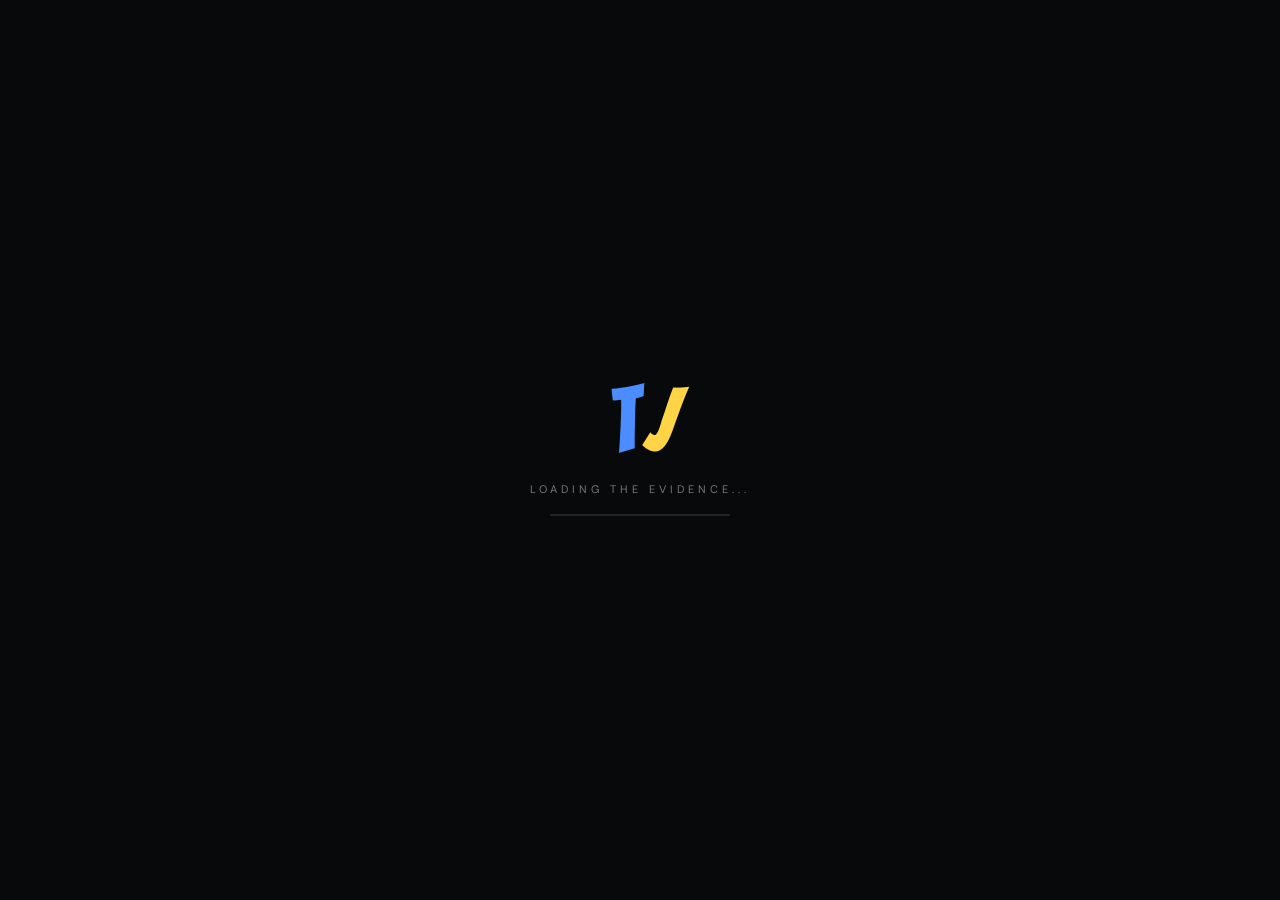
==== index.html @ b28d23bc "frist try" ====
<!DOCTYPE html>
<html lang="en">
<head>
    <meta charset="UTF-8">
    <meta name="viewport" content="width=device-width, initial-scale=1.0">

    <title>THE CHAOS FILES — BFF Birthday</title>

    <!-- GOOGLE FONTS -->
    <link rel="preconnect" href="https://fonts.googleapis.com">
    <link rel="preconnect" href="https://fonts.gstatic.com" crossorigin>

    <link href="https://fonts.googleapis.com/css2?family=Bangers&family=DM+Sans:wght@400;500;600;700&family=Permanent+Marker&display=swap" rel="stylesheet">

    <!-- LENIS -->
    <script src="https://cdn.jsdelivr.net/npm/@studio-freight/lenis@1.0.42/bundled/lenis.min.js"></script>

    <!-- GSAP -->
    <script src="https://cdn.jsdelivr.net/npm/gsap@3.12.7/dist/gsap.min.js"></script>
    <script src="https://cdn.jsdelivr.net/npm/gsap@3.12.7/dist/ScrollTrigger.min.js"></script>

    <link rel="stylesheet" href="style.css">
</head>

<body>

<!-- =====================================================
     CURSOR
===================================================== -->

<div class="cursor"></div>
<div class="cursor-ring"></div>


<!-- =====================================================
     LOADER
===================================================== -->

<div class="loader" id="loader">

    <div class="loader-chaos">
        <span>T</span>
        <span>J</span>
    </div>

    <p>loading the evidence...</p>

    <div class="loader-line">
        <span></span>
    </div>

</div>


<!-- =====================================================
     CINEMATIC INTRO
===================================================== -->

<section class="intro" id="intro">

    <div class="intro-bg"></div>

    <div class="intro-overlay"></div>

    <div class="intro-content">

        <div class="tiny-label">
            CASE FILE #BFF-001
        </div>

        <h1>
            SOME FRIENDSHIPS
            <span>ARE NORMAL.</span>
        </h1>

        <h2>
            Ours clearly isn't.
        </h2>

        <p class="intro-small">
            Two idiots. One friendship. Unlimited chaos.
        </p>

        <button class="enter-btn" id="enterBtn">
            START THE CHAOS
            <span>→</span>
        </button>

    </div>

    <div class="scroll-hint">
        SCROLL IF YOU DARE ↓
    </div>

</section>


<!-- =====================================================
     YES / NO GATE
===================================================== -->

<section class="gate hidden-section" id="gate">

    <div class="gate-noise"></div>

    <div class="gate-card">

        <div class="case-stamp">
            CONFIDENTIAL
        </div>

        <div class="gate-emoji">🐱 × 🐭</div>

        <p class="eyebrow">IMPORTANT QUESTION</p>

        <h2>
            Are you actually
            <span>my best buddie?</span>
        </h2>

        <p class="gate-description">
            Think carefully. Your answer may affect our friendship,
            your reputation and absolutely nothing else.
        </p>

        <div class="choice-area">

            <button class="choice yes" id="yesBtn">
                YES. OBVIOUSLY.
            </button>

            <button class="choice no" id="noBtn">
                NOPE.
            </button>

        </div>

        <p class="running-text" id="runningText">
            choose wisely bro...
        </p>

    </div>

</section>


<!-- =====================================================
     PASSWORD
===================================================== -->

<section class="password-screen hidden-section" id="passwordScreen">

    <div class="password-card">

        <div class="lock-icon">
            🔐
        </div>

        <p class="eyebrow">
            ACCESS REQUIRED
        </p>

        <h2>
            Enter the
            <span>secret bro code.</span>
        </h2>

        <p>
            Hint: something only two idiots like us would know.
        </p>

        <div class="password-box">

            <input
                type="password"
                id="passwordInput"
                placeholder="type the secret..."
                autocomplete="off"
            >

            <button id="unlockBtn">
                UNLOCK
            </button>

        </div>

        <div class="password-hint">
            Hint: <b>tomjerry</b>
        </div>

        <p class="password-message" id="passwordMessage"></p>

    </div>

</section>


<!-- =====================================================
     MAIN EXPERIENCE
===================================================== -->

<main id="mainExperience" class="hidden-section">


<!-- =====================================================
     NAV
===================================================== -->

<nav class="nav">

    <div class="nav-logo">
        T<span>×</span>J
    </div>

    <div class="nav-links">

        <a href="#home">HOME</a>
        <a href="#poll">POLL</a>
        <a href="#memories">MEMORIES</a>
        <a href="#brocode">BRO CODE</a>

    </div>

    <button class="nav-chaos" id="chaosBtn">
        CHAOS
    </button>

</nav>


<!-- =====================================================
     HERO
===================================================== -->

<section class="hero" id="home">

    <div class="hero-bg"></div>

    <div class="comic-cloud cloud-one">
        CATCH ME
        <br>
        IF YOU CAN!
    </div>

    <div class="comic-cloud cloud-two">
        I'M
        <br>
        FASTER!
    </div>

    <div class="hero-content">

        <div class="hero-kicker">
            BIRTHDAY CASE FILE
        </div>

        <h1>
            HAPPY
            <span>BIRTHDAY</span>
            BRO.
        </h1>

        <p>
            To the person who somehow survived
            being my best friend this long.
        </p>

        <div class="hero-buttons">

            <a href="#chaosCards" class="hero-btn">
                OPEN THE FILE
            </a>

            <button class="hero-btn ghost" id="soundBtn">
                🔊 CHAOS SOUND
            </button>

        </div>

    </div>

    <div class="hero-character">
        <img src="best buddies.jpeg" alt="Best buddies">
    </div>

</section>


<!-- =====================================================
     MARQUEE
===================================================== -->

<div class="marquee">

    <div class="marquee-track">

        <span>BEST BUDDIES</span>
        <b>✦</b>
        <span>PROFESSIONAL IDIOTS</span>
        <b>✦</b>
        <span>BRO CODE</span>
        <b>✦</b>
        <span>ZERO NORMAL BEHAVIOUR</span>
        <b>✦</b>
        <span>BEST BUDDIES</span>
        <b>✦</b>

    </div>

</div>


<!-- =====================================================
     CHAOS INTRO
===================================================== -->

<section class="chaos-intro section" id="chaosCards">

    <div class="section-number">
        01 / CHAOS
    </div>

    <div class="chaos-heading">

        <p class="eyebrow">
            OFFICIAL STATEMENT
        </p>

        <h2>
            We don't have
            <span>a normal friendship.</span>
        </h2>

    </div>

    <div class="chaos-description">

        <p>
            We fight. We roast. We disappear.
            We annoy each other for absolutely no reason.
            And somehow...
        </p>

        <strong>
            we're still here.
        </strong>

    </div>

</section>


<!-- =====================================================
     CHAOTIC REVEAL CARDS
===================================================== -->

<section class="reveal-section section">

    <div class="reveal-grid">

        <article class="reveal-card red-card">

            <div class="card-top">
                <span>FILE 001</span>
                <span>CLASSIFIED</span>
            </div>

            <div class="card-icon">
                💀
            </div>

            <h3>
                ROASTING
                <br>
                DEPARTMENT
            </h3>

            <p>
                70% insults.
                20% unnecessary arguments.
                10% pretending we're not best friends.
            </p>

            <button class="reveal-btn">
                EXPOSE
            </button>

            <div class="secret">
                You know you enjoy it.
            </div>

        </article>


        <article class="reveal-card yellow-card">

            <div class="card-top">
                <span>FILE 002</span>
                <span>URGENT</span>
            </div>

            <div class="card-icon">
                🧀
            </div>

            <h3>
                THE
                <br>
                CHEESE INCIDENT
            </h3>

            <p>
                No matter how serious the situation is,
                somehow one of us makes it worse.
            </p>

            <button class="reveal-btn">
                INVESTIGATE
            </button>

            <div class="secret">
                And then we laugh about it.
            </div>

        </article>


        <article class="reveal-card blue-card">

            <div class="card-top">
                <span>FILE 003</span>
                <span>EMOTIONAL</span>
            </div>

            <div class="card-icon">
                🫂
            </div>

            <h3>
                SECRETLY
                <br>
                CARE
            </h3>

            <p>
                We don't say emotional things very often.
                That's probably because we're boys.
            </p>

            <button class="reveal-btn">
                OPEN
            </button>

            <div class="secret">
                But yeah bro, I got you.
            </div>

        </article>

    </div>

</section>


<!-- =====================================================
     POLL
===================================================== -->

<section class="poll-section section" id="poll">

    <div class="section-number">
        02 / EVIDENCE
    </div>

    <div class="poll-layout">

        <div class="poll-copy">

            <p class="eyebrow">
                SCIENTIFIC RESEARCH
            </p>

            <h2>
                Who is actually
                <span>the bigger idiot?</span>
            </h2>

            <p>
                This extremely professional poll will determine
                the truth once and for all.
            </p>

        </div>

        <div class="poll-box">

            <div class="poll-question">
                Pick your fighter.
            </div>

            <button class="poll-option" data-option="me">
                <span>🐱</span>
                YOU
                <small>chaos level: questionable</small>
            </button>

            <button class="poll-option" data-option="friend">
                <span>🐭</span>
                ME
                <small>chaos level: criminal</small>
            </button>

            <button class="poll-option" data-option="both">
                <span>💥</span>
                BOTH OF US
                <small>the scientifically correct answer</small>
            </button>

            <div class="poll-result" id="pollResult">
                Waiting for your extremely serious answer...
            </div>

        </div>

    </div>

</section>


<!-- =====================================================
     SCRATCH / MEMORY
===================================================== -->

<section class="memory-section section" id="memories">

    <div class="section-number">
        03 / MEMORY DAMAGE
    </div>

    <div class="memory-header">

        <div>
            <p class="eyebrow">
                SCRATCH THE SURFACE
            </p>

            <h2>
                Some memories
                <span>should stay hidden.</span>
            </h2>
        </div>

        <p>
            Scratch the cards.
            Don't blame me for what you find.
        </p>

    </div>


    <div class="scratch-grid">

        <div class="scratch-card">

            <img src="pic.jpeg" alt="Memory">

            <canvas class="scratch-canvas"></canvas>

            <div class="scratch-label">
                SCRATCH ME
            </div>

            <div class="scratch-reveal">
                Remember when we thought this was a good idea?
            </div>

        </div>


        <div class="scratch-card">

            <img src="pic 2(2).jpeg" alt="Memory">

            <canvas class="scratch-canvas"></canvas>

            <div class="scratch-label">
                SCRATCH ME
            </div>

            <div class="scratch-reveal">
                Zero brain cells. Maximum memories.
            </div>

        </div>


        <div class="scratch-card">

            <img src="deakh dekh kya h.jpeg" alt="Memory">

            <canvas class="scratch-canvas"></canvas>

            <div class="scratch-label">
                SCRATCH ME
            </div>

            <div class="scratch-reveal">
                This friendship has officially lost the plot.
            </div>

        </div>

    </div>

</section>


<!-- =====================================================
     EMOTIONAL CARDS
===================================================== -->

<section class="emotion-section section">

    <div class="section-number">
        04 / NO HOMO JUST BRO CODE
    </div>

    <div class="emotion-title">

        <p class="eyebrow">
            OKAY... ONE SERIOUS MOMENT
        </p>

        <h2>
            Behind all the
            <span>chaos...</span>
        </h2>

    </div>


    <div class="emotion-cards">

        <article class="emotion-card">

            <span class="emotion-number">
                01
            </span>

            <div class="emotion-icon">
                🧠
            </div>

            <h3>
                YOU GET IT.
            </h3>

            <p>
                I don't always have to explain everything.
                Somehow you just understand the nonsense.
            </p>

        </article>


        <article class="emotion-card featured">

            <span class="emotion-number">
                02
            </span>

            <div class="emotion-icon">
                🫂
            </div>

            <h3>
                YOU SHOW UP.
            </h3>

            <p>
                Even when we're busy, annoyed or haven't
                talked properly in a while, the bond stays.
            </p>

        </article>


        <article class="emotion-card">

            <span class="emotion-number">
                03
            </span>

            <div class="emotion-icon">
                🧀
            </div>

            <h3>
                YOU'RE STUCK.
            </h3>

            <p>
                Unfortunately for you,
                you're stuck with me for the foreseeable future.
            </p>

        </article>

    </div>

</section>


<!-- =====================================================
     BRO CODE
===================================================== -->

<section class="brocode-section section" id="brocode">

    <div class="brocode-background"></div>

    <div class="brocode-content">

        <div class="section-number">
            05 / THE BRO CODE
        </div>

        <p class="eyebrow">
            TERMS & CONDITIONS
        </p>

        <h2>
            BRO CODE
            <span>2026</span>
        </h2>

        <p class="bro-intro">
            These promises are legally binding
            according to absolutely nobody.
        </p>


        <div class="promise-grid">

            <div class="promise-card">

                <div class="promise-front">
                    <span>01</span>
                    <strong>THE ROAST</strong>
                    <small>CLICK TO FLIP</small>
                </div>

                <div class="promise-back">
                    I promise to roast you,
                    but never let anyone else do it.
                </div>

            </div>


            <div class="promise-card">

                <div class="promise-front">
                    <span>02</span>
                    <strong>THE BACKUP</strong>
                    <small>CLICK TO FLIP</small>
                </div>

                <div class="promise-back">
                    If things get messy,
                    you know where to find me.
                </div>

            </div>


            <div class="promise-card">

                <div class="promise-front">
                    <span>03</span>
                    <strong>THE SILENCE</strong>
                    <small>CLICK TO FLIP</small>
                </div>

                <div class="promise-back">
                    Even if we don't talk every day,
                    the friendship doesn't expire.
                </div>

            </div>


            <div class="promise-card">

                <div class="promise-front">
                    <span>04</span>
                    <strong>THE CHAOS</strong>
                    <small>CLICK TO FLIP</small>
                </div>

                <div class="promise-back">
                    More stupid memories.
                    No negotiations.
                </div>

            </div>

        </div>

    </div>

</section>


<!-- =====================================================
     PERSONAL PHOTO WALL
===================================================== -->

<section class="photo-section section">

    <div class="section-number">
        06 / THE ARCHIVE
    </div>

    <div class="photo-heading">

        <p class="eyebrow">
            INSERT HUMAN EVIDENCE
        </p>

        <h2>
            Our highly
            <span>questionable archive.</span>
        </h2>

    </div>


    <div class="photo-wall">

        <div class="photo-item large">
            <img src="best buddies.jpeg" alt="">
            <span>BEST BUDDIES</span>
        </div>

        <div class="photo-item">
            <img src="pic.jpeg" alt="">
            <span>MEMORY_01</span>
        </div>

        <div class="photo-item">
            <img src="pic 2(2).jpeg" alt="">
            <span>MEMORY_02</span>
        </div>

        <div class="photo-item wide">
            <img src="landing vidio.jpeg" alt="">
            <span>THE INCIDENT</span>
        </div>

    </div>

</section>


<!-- =====================================================
     FINAL
===================================================== -->

<section class="final-section">

    <div class="final-bg"></div>

    <div class="final-content">

        <div class="final-tape">
            CASE CLOSED
        </div>

        <p class="eyebrow">
            FINAL REPORT
        </p>

        <h2>
            HAPPY
            <span>BIRTHDAY</span>
            BRO.
        </h2>

        <p class="final-message">

            Life gets busy.
            People change.
            Things get complicated.

            <br><br>

            But somehow,
            through all the Tom & Jerry level chaos,
            you're still one of my people.

            <br><br>

            Stay stupid.
            Stay annoying.
            Stay exactly you.

        </p>

        <div class="final-sign">
            — your permanently irritated bro
        </div>

        <button class="restart-btn" id="restartBtn">
            RUN THE CHAOS AGAIN ↻
        </button>

    </div>

</section>


<!-- =====================================================
     CHAOS POPUP
===================================================== -->

<div class="chaos-popup" id="chaosPopup">

    <div class="popup-content">

        <button class="popup-close" id="popupClose">
            ×
        </button>

        <div class="popup-tom">
            🐱
        </div>

        <h3>
            YOU HAVE BEEN
            <span>ROASTED.</span>
        </h3>

        <p id="roastText">
            System error: friendship too chaotic.
        </p>

        <button id="anotherRoast">
            ANOTHER ONE →
        </button>

    </div>

</div>


</main>


<!-- =====================================================
     AUDIO
===================================================== -->

<audio id="chaosAudio" preload="auto">
    <source src="" type="audio/mpeg">
</audio>


<script src="script.js"></script>

</body>
</html>
---- style.css ----
/* =====================================================
   ROOT
===================================================== */

:root {
    --black: #08090b;
    --dark: #101216;
    --panel: #15181d;

    --cream: #f5e8c8;
    --yellow: #ffd447;
    --red: #ed4b3d;
    --blue: #4b8cff;
    --orange: #ff8b2c;

    --text: #f7f3e8;
    --muted: #a6a6a6;

    --border: rgba(255,255,255,.14);

    --ease: cubic-bezier(.16,1,.3,1);
}


/* =====================================================
   RESET
===================================================== */

* {
    margin: 0;
    padding: 0;
    box-sizing: border-box;
}

html {
    scroll-behavior: auto;
}

body {
    background: var(--black);
    color: var(--text);
    font-family: "DM Sans", sans-serif;
    overflow-x: hidden;
}

body.no-scroll {
    overflow: hidden;
}

img {
    width: 100%;
    display: block;
}

button,
a {
    font: inherit;
}

button {
    border: none;
    cursor: pointer;
}

a {
    text-decoration: none;
    color: inherit;
}


/* =====================================================
   CUSTOM CURSOR
===================================================== */

.cursor,
.cursor-ring {
    position: fixed;
    pointer-events: none;
    z-index: 99999;
    transform: translate(-50%, -50%);
}

.cursor {
    width: 8px;
    height: 8px;
    background: var(--yellow);
    border-radius: 50%;
}

.cursor-ring {
    width: 38px;
    height: 38px;
    border: 1px solid rgba(255,212,71,.6);
    border-radius: 50%;
    transition:
        width .3s ease,
        height .3s ease,
        background .3s ease;
}

body.cursor-hover .cursor-ring {
    width: 65px;
    height: 65px;
    background: rgba(255,212,71,.08);
}


/* =====================================================
   LOADER
===================================================== */

.loader {
    position: fixed;
    inset: 0;
    z-index: 100000;

    display: flex;
    flex-direction: column;
    justify-content: center;
    align-items: center;

    background: #08090b;
}

.loader-chaos {
    display: flex;
    gap: 8px;

    font-family: "Bangers", cursive;
    font-size: 90px;
    line-height: .8;
}

.loader-chaos span:first-child {
    color: var(--blue);
    transform: rotate(-8deg);
}

.loader-chaos span:last-child {
    color: var(--yellow);
    transform: rotate(8deg);
}

.loader p {
    margin-top: 25px;

    color: #777;
    font-size: 11px;
    letter-spacing: 4px;
    text-transform: uppercase;
}

.loader-line {
    width: 180px;
    height: 2px;
    margin-top: 18px;
    background: #222;
    overflow: hidden;
}

.loader-line span {
    display: block;
    width: 0%;
    height: 100%;
    background: var(--yellow);
}


/* =====================================================
   COMMON
===================================================== */

.hidden-section {
    display: none !important;
}

.section {
    position: relative;
    padding: 150px 7vw;
}

.section-number {
    position: absolute;
    top: 45px;
    left: 7vw;

    color: #666;
    font-size: 10px;
    font-weight: 700;
    letter-spacing: 4px;
}


/* =====================================================
   INTRO
===================================================== */

.intro {
    position: relative;
    height: 100svh;
    min-height: 700px;

    display: grid;
    place-items: center;

    overflow: hidden;
}

.intro-bg {
    position: absolute;
    inset: -5%;

    background-image:
        linear-gradient(
            90deg,
            rgba(0,0,0,.7),
            rgba(0,0,0,.2)
        ),
        url("landing vidio.jpeg");

    background-size: cover;
    background-position: center;

    filter: saturate(.9);
    transform: scale(1.08);
}

.intro-overlay {
    position: absolute;
    inset: 0;

    background:
        radial-gradient(
            circle at center,
            transparent 0%,
            rgba(0,0,0,.2) 45%,
            rgba(0,0,0,.85) 100%
        );
}

.intro-content {
    position: relative;
    z-index: 3;

    width: min(900px, 90%);

    text-align: center;
}

.tiny-label {
    display: inline-block;

    margin-bottom: 25px;
    padding: 8px 14px;

    border: 1px solid rgba(255,255,255,.3);
    border-radius: 100px;

    font-size: 10px;
    letter-spacing: 3px;
}

.intro h1 {
    font-family: "Bangers", cursive;
    font-size: clamp(65px, 10vw, 145px);
    font-weight: 400;
    line-height: .78;
    letter-spacing: 2px;

    text-shadow: 8px 8px 0 rgba(0,0,0,.3);
}

.intro h1 span {
    display: block;
    color: var(--yellow);
}

.intro h2 {
    margin-top: 30px;

    font-family: "Permanent Marker", cursive;
    font-size: clamp(24px, 4vw, 50px);
    font-weight: 400;

    transform: rotate(-2deg);
}

.intro-small {
    margin: 25px auto 35px;

    color: #ddd;
    font-size: 14px;
}

.enter-btn {
    display: inline-flex;
    align-items: center;
    gap: 20px;

    padding: 17px 25px;

    background: var(--yellow);
    color: #111;

    font-weight: 800;
    letter-spacing: 1px;

    transition: .4s var(--ease);
}

.enter-btn span {
    font-size: 20px;
}

.enter-btn:hover {
    gap: 35px;
    transform: translateY(-5px) rotate(-1deg);
    box-shadow: 8px 8px 0 #111;
}

.scroll-hint {
    position: absolute;
    bottom: 25px;
    left: 50%;

    transform: translateX(-50%);

    color: rgba(255,255,255,.6);

    font-size: 9px;
    letter-spacing: 4px;
}


/* =====================================================
   GATE
===================================================== */

.gate {
    min-height: 100svh;

    display: grid;
    place-items: center;

    position: relative;

    background:
        radial-gradient(circle at 20% 20%, rgba(75,140,255,.15), transparent 25%),
        radial-gradient(circle at 80% 80%, rgba(237,75,61,.12), transparent 25%),
        #08090b;
}

.gate-noise {
    position: absolute;
    inset: 0;

    opacity: .12;

    background-image:
        radial-gradient(#fff 1px, transparent 1px);

    background-size: 5px 5px;
}

.gate-card {
    position: relative;
    width: min(650px, 90%);

    padding: 65px 55px;

    text-align: center;

    background: rgba(20,22,27,.8);
    border: 1px solid var(--border);

    backdrop-filter: blur(20px);

    box-shadow:
        0 30px 100px rgba(0,0,0,.5),
        inset 0 1px rgba(255,255,255,.08);
}

.case-stamp {
    position: absolute;
    top: 20px;
    right: 20px;

    color: var(--red);

    font-family: "Permanent Marker", cursive;
    font-size: 12px;

    transform: rotate(8deg);
}

.gate-emoji {
    font-size: 55px;
    margin-bottom: 15px;
}

.eyebrow {
    color: var(--yellow);
    font-size: 10px;
    font-weight: 800;
    letter-spacing: 4px;
}

.gate-card h2 {
    margin-top: 18px;

    font-size: clamp(38px, 6vw, 65px);
    line-height: .95;
}

.gate-card h2 span {
    display: block;
    color: var(--blue);
}

.gate-description {
    max-width: 470px;
    margin: 25px auto;

    color: var(--muted);
    line-height: 1.7;
}

.choice-area {
    display: flex;
    justify-content: center;
    gap: 15px;

    margin-top: 35px;
}

.choice {
    padding: 16px 25px;

    font-weight: 800;

    transition: .3s var(--ease);
}

.choice.yes {
    background: var(--yellow);
    color: #111;
}

.choice.no {
    background: transparent;
    color: #fff;
    border: 1px solid #444;
}

.choice:hover {
    transform: translateY(-4px) rotate(-1deg);
}

.running-text {
    margin-top: 25px;

    color: #666;
    font-family: "Permanent Marker", cursive;
    font-size: 13px;
}


/* =====================================================
   PASSWORD
===================================================== */

.password-screen {
    min-height: 100svh;

    display: grid;
    place-items: center;

    background:
        radial-gradient(circle at center, #182033, #08090b 65%);
}

.password-card {
    width: min(560px, 90%);
    padding: 60px 45px;

    text-align: center;

    border: 1px solid var(--border);
    background: rgba(16,18,22,.8);
    backdrop-filter: blur(25px);
}

.lock-icon {
    font-size: 45px;
    margin-bottom: 20px;
}

.password-card h2 {
    margin: 15px 0;

    font-size: clamp(35px, 5vw, 55px);
    line-height: 1;
}

.password-card h2 span {
    display: block;
    color: var(--yellow);
}

.password-card > p:not(.eyebrow):not(.password-message) {
    color: #888;
    line-height: 1.6;
}

.password-box {
    display: flex;
    gap: 8px;

    margin-top: 30px;
}

.password-box input {
    flex: 1;

    min-width: 0;
    padding: 16px;

    outline: none;

    color: white;
    background: #08090b;
    border: 1px solid #333;
}

.password-box button {
    padding: 0 20px;

    background: var(--yellow);
    color: #111;

    font-weight: 800;
}

.password-hint {
    margin-top: 15px;

    color: #555;
    font-size: 10px;
}

.password-message {
    min-height: 20px;
    margin-top: 18px;

    color: var(--red);

    font-size: 12px;
}


/* =====================================================
   NAV
===================================================== */

.nav {
    position: fixed;
    z-index: 9000;

    top: 0;
    left: 0;

    width: 100%;
    height: 75px;

    display: flex;
    align-items: center;
    justify-content: space-between;

    padding: 0 5vw;

    background: rgba(8,9,11,.65);
    border-bottom: 1px solid rgba(255,255,255,.08);

    backdrop-filter: blur(15px);
}

.nav-logo {
    font-family: "Bangers", cursive;
    font-size: 35px;
    letter-spacing: 2px;
}

.nav-logo span {
    color: var(--yellow);
}

.nav-links {
    display: flex;
    gap: 30px;
}

.nav-links a {
    color: #999;
    font-size: 9px;
    font-weight: 800;
    letter-spacing: 2px;

    transition: .3s;
}

.nav-links a:hover {
    color: var(--yellow);
}

.nav-chaos {
    padding: 10px 15px;

    background: var(--red);
    color: white;

    font-size: 9px;
    font-weight: 800;
    letter-spacing: 1px;

    transition: .3s;
}

.nav-chaos:hover {
    transform: rotate(-4deg) scale(1.05);
}


/* =====================================================
   HERO
===================================================== */

.hero {
    min-height: 100svh;

    position: relative;
    overflow: hidden;

    display: flex;
    align-items: center;

    padding: 130px 7vw;
}

.hero-bg {
    position: absolute;
    inset: 0;

    background-image:
        linear-gradient(
            90deg,
            rgba(8,9,11,.95) 0%,
            rgba(8,9,11,.72) 45%,
            rgba(8,9,11,.3)
        ),
        url("backround.jpeg");

    background-size: cover;
    background-position: center;

    opacity: .8;
}

.hero-content {
    position: relative;
    z-index: 2;

    width: min(650px, 100%);
}

.hero-kicker {
    display: inline-block;

    padding: 8px 12px;

    color: #111;
    background: var(--yellow);

    font-size: 9px;
    font-weight: 900;
    letter-spacing: 2px;
}

.hero h1 {
    margin-top: 25px;

    font-family: "Bangers", cursive;
    font-size: clamp(80px, 12vw, 180px);
    line-height: .72;
    font-weight: 400;
}

.hero h1 span {
    display: block;

    color: var(--yellow);

    -webkit-text-stroke: 1px #111;
    text-shadow: 7px 7px 0 #111;
}

.hero-content > p {
    max-width: 450px;
    margin-top: 35px;

    color: #ddd;
    line-height: 1.7;
}

.hero-buttons {
    display: flex;
    gap: 12px;
    flex-wrap: wrap;

    margin-top: 30px;
}

.hero-btn {
    display: inline-flex;

    padding: 15px 20px;

    background: var(--yellow);
    color: #111;

    font-size: 11px;
    font-weight: 900;
}

.hero-btn.ghost {
    background: rgba(255,255,255,.05);
    color: white;
    border: 1px solid rgba(255,255,255,.2);
}

.hero-character {
    position: absolute;
    z-index: 1;

    right: -7%;
    bottom: -5%;

    width: min(52vw, 720px);

    filter:
        drop-shadow(0 30px 50px rgba(0,0,0,.6));

    transform: rotate(3deg);
}

.hero-character img {
    border-radius: 50%;
    mask-image: linear-gradient(to bottom, black 65%, transparent);
}


/* =====================================================
   MARQUEE
===================================================== */

.marquee {
    overflow: hidden;

    padding: 18px 0;

    background: var(--yellow);
    color: #111;

    transform: rotate(-1deg) scale(1.02);
}

.marquee-track {
    display: flex;
    align-items: center;
    gap: 30px;

    width: max-content;

    animation: marquee 20s linear infinite;

    font-family: "Bangers", cursive;
    font-size: 30px;
    letter-spacing: 2px;
}

@keyframes marquee {
    to {
        transform: translateX(-50%);
    }
}


/* =====================================================
   CHAOS INTRO
===================================================== */

.chaos-intro {
    display: grid;
    grid-template-columns: 1.4fr 1fr;
    gap: 80px;
}

.chaos-heading h2 {
    max-width: 700px;

    margin-top: 20px;

    font-size: clamp(55px, 8vw, 120px);
    line-height: .83;
    letter-spacing: -4px;
}

.chaos-heading h2 span {
    display: block;
    color: var(--blue);
}

.chaos-description {
    align-self: end;

    max-width: 430px;

    color: #999;
    line-height: 1.8;
}

.chaos-description strong {
    display: block;

    margin-top: 20px;

    color: var(--yellow);

    font-family: "Permanent Marker", cursive;
    font-size: 30px;

    transform: rotate(-3deg);
}


/* =====================================================
   REVEAL CARDS
===================================================== */

.reveal-section {
    padding-top: 40px;
}

.reveal-grid {
    display: grid;
    grid-template-columns: repeat(3, 1fr);
    gap: 18px;
}

.reveal-card {
    min-height: 480px;

    position: relative;

    padding: 30px;

    overflow: hidden;

    color: #111;

    transition:
        transform .5s var(--ease),
        box-shadow .5s var(--ease);
}

.reveal-card:hover {
    transform: translateY(-15px) rotate(-1deg);
    box-shadow: 20px 30px 60px rgba(0,0,0,.4);
}

.red-card {
    background: var(--red);
}

.yellow-card {
    background: var(--yellow);
}

.blue-card {
    background: var(--blue);
}

.card-top {
    display: flex;
    justify-content: space-between;

    font-size: 9px;
    font-weight: 900;
    letter-spacing: 2px;
}

.card-icon {
    margin-top: 45px;

    font-size: 65px;
}

.reveal-card h3 {
    margin-top: 25px;

    font-family: "Bangers", cursive;
    font-size: 55px;
    line-height: .8;
}

.reveal-card p {
    margin-top: 25px;

    max-width: 300px;

    font-size: 13px;
    line-height: 1.6;
}

.reveal-btn {
    margin-top: 30px;

    padding: 12px 17px;

    background: #111;
    color: white;

    font-size: 9px;
    font-weight: 900;
}

.secret {
    position: absolute;

    left: 30px;
    right: 30px;
    bottom: 30px;

    opacity: 0;
    transform: translateY(20px);

    font-family: "Permanent Marker", cursive;
    font-size: 18px;

    transition: .5s var(--ease);
}

.reveal-card.revealed .secret {
    opacity: 1;
    transform: translateY(0);
}


/* =====================================================
   POLL
===================================================== */

.poll-section {
    background: #0d1015;
}

.poll-layout {
    display: grid;
    grid-template-columns: 1fr 1fr;
    gap: 100px;
    align-items: center;
}

.poll-copy h2 {
    margin-top: 20px;

    font-size: clamp(55px, 7vw, 100px);
    line-height: .85;
    letter-spacing: -4px;
}

.poll-copy h2 span {
    display: block;
    color: var(--red);
}

.poll-copy > p:last-child {
    max-width: 430px;
    margin-top: 30px;

    color: #888;
    line-height: 1.7;
}

.poll-box {
    padding: 35px;

    border: 1px solid var(--border);
    background: #111419;
}

.poll-question {
    margin-bottom: 20px;

    color: #777;

    font-size: 10px;
    letter-spacing: 3px;
    text-transform: uppercase;
}

.poll-option {
    width: 100%;

    display: grid;
    grid-template-columns: 45px 1fr auto;
    align-items: center;

    gap: 12px;

    margin-top: 10px;
    padding: 17px;

    text-align: left;

    background: #191c22;
    color: white;

    border: 1px solid transparent;

    transition: .3s var(--ease);
}

.poll-option:hover {
    border-color: var(--yellow);
    transform: translateX(7px);
}

.poll-option span {
    font-size: 25px;
}

.poll-option small {
    color: #666;
    font-size: 9px;
}

.poll-result {
    margin-top: 25px;

    padding: 15px;

    background: #08090b;

    color: var(--yellow);

    font-family: "Permanent Marker", cursive;
    font-size: 13px;
}


/* =====================================================
   MEMORY
===================================================== */

.memory-header {
    display: flex;
    justify-content: space-between;
    gap: 50px;
    align-items: end;
}

.memory-header h2 {
    max-width: 800px;

    margin-top: 20px;

    font-size: clamp(55px, 8vw, 110px);
    line-height: .8;
    letter-spacing: -4px;
}

.memory-header h2 span {
    display: block;
    color: var(--yellow);
}

.memory-header > p {
    max-width: 280px;

    color: #777;
    line-height: 1.7;
}

.scratch-grid {
    display: grid;
    grid-template-columns: repeat(3, 1fr);
    gap: 20px;

    margin-top: 70px;
}

.scratch-card {
    position: relative;

    aspect-ratio: 3 / 4;

    overflow: hidden;

    background: #222;

    border: 8px solid #eee;

    box-shadow:
        0 20px 50px rgba(0,0,0,.4);

    cursor: crosshair;
}

.scratch-card img {
    width: 100%;
    height: 100%;

    object-fit: cover;
}

.scratch-canvas {
    position: absolute;
    inset: 0;

    width: 100%;
    height: 100%;

    z-index: 3;
}

.scratch-label {
    position: absolute;
    z-index: 4;

    top: 50%;
    left: 50%;

    transform: translate(-50%, -50%);

    padding: 12px 18px;

    background: rgba(0,0,0,.75);
    color: white;

    font-family: "Permanent Marker", cursive;
    font-size: 14px;

    pointer-events: none;
}

.scratch-reveal {
    position: absolute;
    z-index: 5;

    left: 15px;
    right: 15px;
    bottom: 15px;

    padding: 15px;

    background: rgba(0,0,0,.82);

    color: white;

    font-size: 11px;
    line-height: 1.5;

    opacity: 0;

    transition: .4s;
}

.scratch-card.scratched .scratch-reveal {
    opacity: 1;
}


/* =====================================================
   EMOTIONAL
===================================================== */

.emotion-section {
    background: #f2ead7;
    color: #101010;
}

.emotion-title {
    max-width: 900px;
}

.emotion-title .eyebrow {
    color: var(--red);
}

.emotion-title h2 {
    margin-top: 20px;

    font-size: clamp(60px, 9vw, 130px);
    line-height: .8;
    letter-spacing: -5px;
}

.emotion-title h2 span {
    color: var(--blue);
}

.emotion-cards {
    display: grid;
    grid-template-columns: repeat(3, 1fr);
    gap: 18px;

    margin-top: 80px;
}

.emotion-card {
    position: relative;

    min-height: 390px;

    padding: 35px;

    border: 2px solid #111;

    background: #f8f1df;

    transition: .5s var(--ease);
}

.emotion-card:nth-child(1) {
    transform: rotate(-2deg);
}

.emotion-card:nth-child(2) {
    transform: translateY(-25px);
}

.emotion-card:nth-child(3) {
    transform: rotate(2deg);
}

.emotion-card:hover {
    transform: translateY(-15px) rotate(0);
}

.emotion-number {
    font-family: "Bangers", cursive;
    font-size: 35px;
}

.emotion-icon {
    margin-top: 40px;

    font-size: 50px;
}

.emotion-card h3 {
    margin-top: 25px;

    font-family: "Bangers", cursive;
    font-size: 45px;
}

.emotion-card p {
    margin-top: 15px;

    color: #555;
    font-size: 13px;
    line-height: 1.7;
}


/* =====================================================
   BRO CODE
===================================================== */

.brocode-section {
    min-height: 1000px;

    overflow: hidden;

    background: #090b10;
}

.brocode-background {
    position: absolute;
    inset: 0;

    background:
        linear-gradient(
            rgba(9,11,16,.9),
            rgba(9,11,16,.95)
        ),
        url("backround.jpeg");

    background-size: cover;
    background-position: center;

    opacity: .35;
}

.brocode-content {
    position: relative;
    z-index: 2;
}

.brocode-content h2 {
    margin-top: 15px;

    font-family: "Bangers", cursive;
    font-size: clamp(90px, 15vw, 220px);
    line-height: .75;
    font-weight: 400;
}

.brocode-content h2 span {
    color: var(--yellow);
}

.bro-intro {
    max-width: 450px;

    margin-top: 35px;

    color: #888;
    line-height: 1.7;
}

.promise-grid {
    display: grid;
    grid-template-columns: repeat(4, 1fr);
    gap: 15px;

    margin-top: 80px;
}

.promise-card {
    height: 330px;

    position: relative;

    perspective: 1000px;

    cursor: pointer;
}

.promise-front,
.promise-back {
    position: absolute;
    inset: 0;

    display: flex;
    flex-direction: column;

    padding: 25px;

    backface-visibility: hidden;

    border: 1px solid rgba(255,255,255,.15);

    transition: transform .7s var(--ease);
}

.promise-front {
    justify-content: space-between;

    background: rgba(255,255,255,.04);
    backdrop-filter: blur(15px);
}

.promise-front span {
    font-family: "Bangers", cursive;
    font-size: 35px;
    color: var(--yellow);
}

.promise-front strong {
    font-family: "Bangers", cursive;
    font-size: 35px;
    font-weight: 400;
}

.promise-front small {
    color: #666;
    font-size: 8px;
    letter-spacing: 2px;
}

.promise-back {
    justify-content: center;
    align-items: center;

    text-align: center;

    background: var(--yellow);
    color: #111;

    font-family: "Permanent Marker", cursive;
    font-size: 20px;
    line-height: 1.5;

    transform: rotateY(180deg);
}

.promise-card.flipped .promise-front {
    transform: rotateY(180deg);
}

.promise-card.flipped .promise-back {
    transform: rotateY(360deg);
}


/* =====================================================
   PHOTO WALL
===================================================== */

.photo-section {
    background: #111318;
}

.photo-heading h2 {
    margin-top: 20px;

    max-width: 900px;

    font-size: clamp(55px, 8vw, 110px);
    line-height: .82;
    letter-spacing: -4px;
}

.photo-heading h2 span {
    display: block;
    color: var(--red);
}

.photo-wall {
    display: grid;

    grid-template-columns: 1.4fr 1fr 1fr;
    grid-auto-rows: 300px;

    gap: 15px;

    margin-top: 70px;
}

.photo-item {
    position: relative;

    overflow: hidden;

    border: 1px solid #333;

    background: #222;
}

.photo-item.large {
    grid-row: span 2;
}

.photo-item.wide {
    grid-column: span 2;
}

.photo-item img {
    width: 100%;
    height: 100%;

    object-fit: cover;

    transition: transform 1s var(--ease);
}

.photo-item:hover img {
    transform: scale(1.08);
}

.photo-item::after {
    content: "";

    position: absolute;
    inset: 0;

    background:
        linear-gradient(
            transparent 55%,
            rgba(0,0,0,.8)
        );
}

.photo-item span {
    position: absolute;
    z-index: 2;

    left: 20px;
    bottom: 18px;

    font-size: 9px;
    font-weight: 900;
    letter-spacing: 3px;
}


/* =====================================================
   FINAL
===================================================== */

.final-section {
    min-height: 100svh;

    position: relative;

    display: grid;
    place-items: center;

    overflow: hidden;

    text-align: center;
}

.final-bg {
    position: absolute;
    inset: 0;

    background:
        linear-gradient(
            rgba(0,0,0,.65),
            rgba(0,0,0,.9)
        ),
        url("deakh dekh kya h.jpeg");

    background-size: cover;
    background-position: center;

    filter: blur(1px);
}

.final-content {
    position: relative;
    z-index: 2;

    width: min(800px, 90%);
}

.final-tape {
    display: inline-block;

    padding: 8px 15px;

    background: var(--red);
    color: white;

    font-family: "Permanent Marker", cursive;
    font-size: 11px;

    transform: rotate(-3deg);
}

.final-content h2 {
    margin-top: 25px;

    font-family: "Bangers", cursive;
    font-size: clamp(90px, 15vw, 190px);
    line-height: .7;
    font-weight: 400;
}

.final-content h2 span {
    display: block;
    color: var(--yellow);
}

.final-message {
    max-width: 600px;

    margin: 45px auto 0;

    color: #ccc;
    line-height: 1.7;
}

.final-sign {
    margin-top: 35px;

    color: var(--yellow);

    font-family: "Permanent Marker", cursive;
}

.restart-btn {
    margin-top: 40px;

    padding: 14px 20px;

    background: transparent;
    color: white;

    border: 1px solid #555;

    font-size: 10px;
    font-weight: 800;
    letter-spacing: 2px;
}


/* =====================================================
   POPUP
===================================================== */

.chaos-popup {
    position: fixed;
    inset: 0;

    z-index: 99990;

    display: grid;
    place-items: center;

    padding: 20px;

    background: rgba(0,0,0,.7);

    backdrop-filter: blur(10px);

    opacity: 0;
    visibility: hidden;

    transition: .4s;
}

.chaos-popup.active {
    opacity: 1;
    visibility: visible;
}

.popup-content {
    width: min(480px, 100%);

    position: relative;

    padding: 50px 35px;

    text-align: center;

    background: var(--yellow);
    color: #111;

    transform: scale(.8) rotate(-3deg);

    transition: .5s var(--ease);
}

.chaos-popup.active .popup-content {
    transform: scale(1) rotate(0);
}

.popup-close {
    position: absolute;

    top: 12px;
    right: 15px;

    background: none;

    font-size: 30px;
}

.popup-tom {
    font-size: 70px;
}

.popup-content h3 {
    margin-top: 20px;

    font-family: "Bangers", cursive;
    font-size: 55px;
    line-height: .8;
}

.popup-content h3 span {
    display: block;
    color: var(--red);
}

.popup-content p {
    margin-top: 25px;

    font-family: "Permanent Marker", cursive;
}

#anotherRoast {
    margin-top: 25px;

    padding: 13px 18px;

    background: #111;
    color: white;

    font-size: 10px;
    font-weight: 800;
}


/* =====================================================
   RESPONSIVE
===================================================== */

@media (max-width: 900px) {

    .nav-links {
        display: none;
    }

    .hero-character {
        width: 65vw;
        right: -15%;
        opacity: .55;
    }

    .chaos-intro,
    .poll-layout {
        grid-template-columns: 1fr;
        gap: 50px;
    }

    .reveal-grid,
    .emotion-cards {
        grid-template-columns: 1fr;
    }

    .reveal-card {
        min-height: 430px;
    }

    .scratch-grid {
        grid-template-columns: 1fr 1fr;
    }

    .promise-grid {
        grid-template-columns: 1fr 1fr;
    }

    .photo-wall {
        grid-template-columns: 1fr 1fr;
    }

    .photo-item.large {
        grid-row: span 1;
    }

    .photo-item.wide {
        grid-column: span 2;
    }

    .emotion-card:nth-child(2) {
        transform: none;
    }
}


@media (max-width: 600px) {

    .section {
        padding: 110px 6vw;
    }

    .section-number {
        left: 6vw;
        top: 30px;
    }

    .intro {
        min-height: 650px;
    }

    .intro h1 {
        font-size: 68px;
    }

    .gate-card,
    .password-card {
        padding: 45px 25px;
    }

    .choice-area {
        flex-direction: column;
    }

    .choice {
        width: 100%;
    }

    .password-box {
        flex-direction: column;
    }

    .password-box button {
        min-height: 50px;
    }

    .hero {
        padding: 130px 6vw 100px;
    }

    .hero h1 {
        font-size: 88px;
    }

    .hero-character {
        width: 95vw;
        right: -35%;
        bottom: -3%;
        opacity: .35;
    }

    .chaos-heading h2,
    .poll-copy h2,
    .memory-header h2,
    .emotion-title h2,
    .photo-heading h2 {
        letter-spacing: -2px;
    }

    .scratch-grid {
        grid-template-columns: 1fr;
    }

    .memory-header {
        flex-direction: column;
        align-items: flex-start;
    }

    .promise-grid {
        grid-template-columns: 1fr;
    }

    .promise-card {
        height: 280px;
    }

    .photo-wall {
        grid-template-columns: 1fr;
        grid-auto-rows: 300px;
    }

    .photo-item.wide {
        grid-column: auto;
    }

    .photo-item.large {
        grid-row: auto;
    }

    .final-content h2 {
        font-size: 100px;
    }

    .cursor,
    .cursor-ring {
        display: none;
    }
}
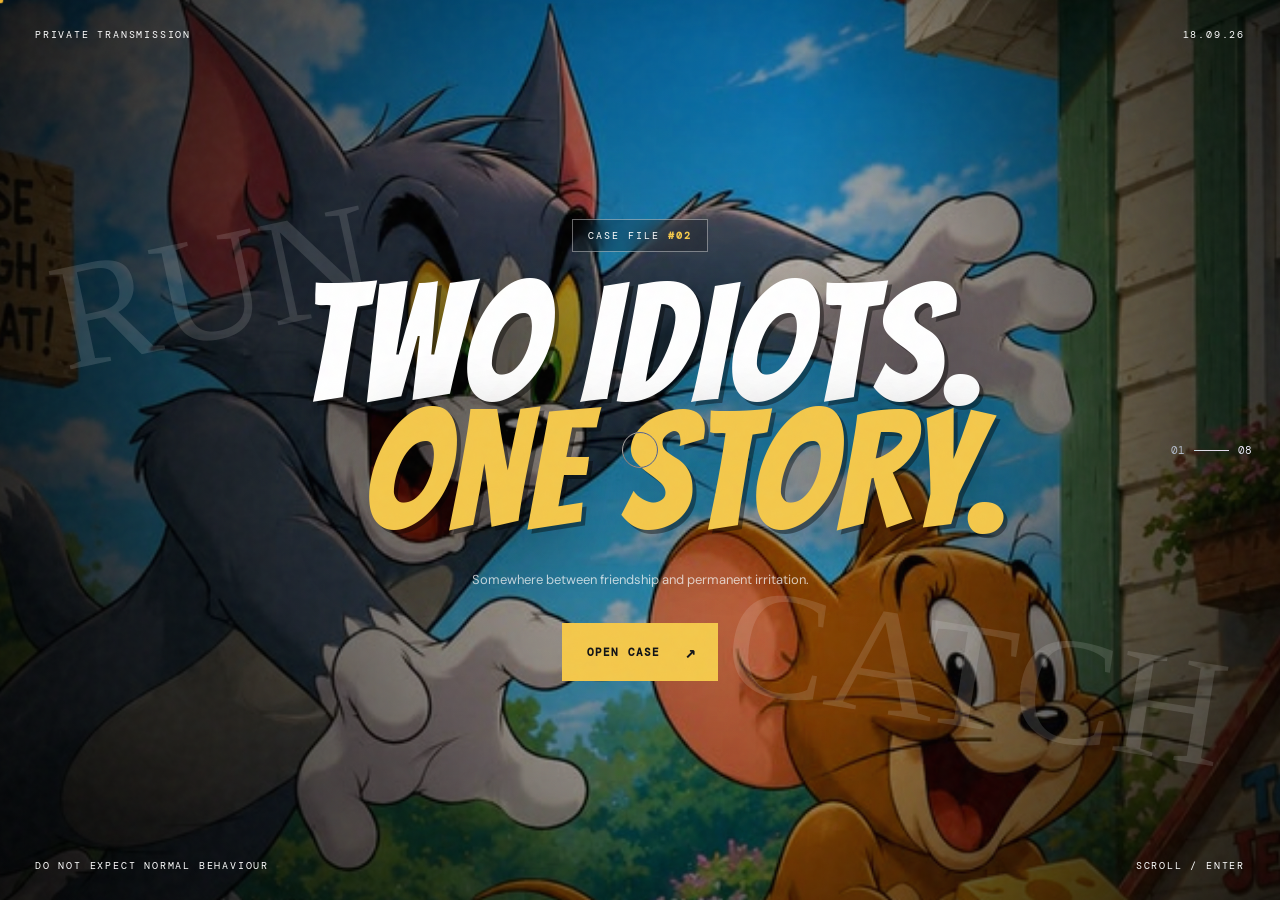
==== commit 39f3eb15: "sec try [the good one ]" ====
--- a/index.html
+++ b/index.html
@@ -1,885 +1,859 @@
 <!DOCTYPE html>
 <html lang="en">
 <head>
-    <meta charset="UTF-8">
-    <meta name="viewport" content="width=device-width, initial-scale=1.0">
-
-    <title>THE CHAOS FILES — BFF Birthday</title>
-
-    <!-- GOOGLE FONTS -->
-    <link rel="preconnect" href="https://fonts.googleapis.com">
-    <link rel="preconnect" href="https://fonts.gstatic.com" crossorigin>
-
-    <link href="https://fonts.googleapis.com/css2?family=Bangers&family=DM+Sans:wght@400;500;600;700&family=Permanent+Marker&display=swap" rel="stylesheet">
-
-    <!-- LENIS -->
-    <script src="https://cdn.jsdelivr.net/npm/@studio-freight/lenis@1.0.42/bundled/lenis.min.js"></script>
-
-    <!-- GSAP -->
-    <script src="https://cdn.jsdelivr.net/npm/gsap@3.12.7/dist/gsap.min.js"></script>
-    <script src="https://cdn.jsdelivr.net/npm/gsap@3.12.7/dist/ScrollTrigger.min.js"></script>
-
-    <link rel="stylesheet" href="style.css">
+<meta charset="UTF-8">
+<meta name="viewport" content="width=device-width, initial-scale=1.0">
+
+<title>CASE FILE 02 — BROTHERHOOD</title>
+
+<link rel="preconnect" href="https://fonts.googleapis.com">
+<link rel="preconnect" href="https://fonts.gstatic.com" crossorigin>
+
+<link href="https://fonts.googleapis.com/css2?family=Bangers&family=DM+Mono:wght@400;500&family=DM+Sans:wght@400;500;600;700;800&family=Permanent+Marker&display=swap" rel="stylesheet">
+
+<script src="https://cdn.jsdelivr.net/npm/gsap@3.12.7/dist/gsap.min.js"></script>
+<script src="https://cdn.jsdelivr.net/npm/gsap@3.12.7/dist/ScrollTrigger.min.js"></script>
+<script src="https://cdn.jsdelivr.net/npm/lenis@1.1.20/dist/lenis.min.js"></script>
+
+<link rel="stylesheet" href="style.css">
 </head>
 
 <body>
 
 <!-- =====================================================
-     CURSOR
-===================================================== -->
-
-<div class="cursor"></div>
-<div class="cursor-ring"></div>
-
-
-<!-- =====================================================
-     LOADER
-===================================================== -->
-
-<div class="loader" id="loader">
-
-    <div class="loader-chaos">
-        <span>T</span>
-        <span>J</span>
-    </div>
-
-    <p>loading the evidence...</p>
-
-    <div class="loader-line">
-        <span></span>
-    </div>
-
+     GLOBAL UI
+===================================================== -->
+
+<div class="grain"></div>
+<div class="cursor-dot"></div>
+<div class="cursor-circle"></div>
+
+<div class="page-counter">
+    <span id="currentPage">01</span>
+    <i></i>
+    <span>08</span>
 </div>
 
 
 <!-- =====================================================
-     CINEMATIC INTRO
-===================================================== -->
-
-<section class="intro" id="intro">
-
-    <div class="intro-bg"></div>
-
-    <div class="intro-overlay"></div>
-
-    <div class="intro-content">
-
-        <div class="tiny-label">
-            CASE FILE #BFF-001
+     OPENING
+===================================================== -->
+
+<section class="opening" id="opening">
+
+    <div class="opening-image"></div>
+
+    <div class="opening-shade"></div>
+
+    <div class="opening-top">
+        <span>PRIVATE TRANSMISSION</span>
+        <span>18.09.26</span>
+    </div>
+
+    <div class="opening-center">
+
+        <div class="case-code">
+            CASE FILE <strong>#02</strong>
         </div>
 
         <h1>
-            SOME FRIENDSHIPS
-            <span>ARE NORMAL.</span>
+            TWO IDIOTS.
+            <span>ONE STORY.</span>
         </h1>
 
+        <p>
+            Somewhere between friendship and
+            permanent irritation.
+        </p>
+
+        <button class="start-button" id="startButton">
+            <span>OPEN CASE</span>
+            <b>↗</b>
+        </button>
+
+    </div>
+
+    <div class="opening-bottom">
+        <span>DO NOT EXPECT NORMAL BEHAVIOUR</span>
+        <span>SCROLL / ENTER</span>
+    </div>
+
+    <div class="chase-word chase-one">RUN</div>
+    <div class="chase-word chase-two">CATCH</div>
+
+</section>
+
+
+<!-- =====================================================
+     YES / NO
+===================================================== -->
+
+<section class="decision screen" id="decision">
+
+    <div class="decision-grid"></div>
+
+    <div class="decision-card">
+
+        <div class="folder-label">
+            FRIENDSHIP VERIFICATION
+        </div>
+
+        <div class="tom-jerry-mini">
+            <span>🐱</span>
+            <b>VS</b>
+            <span>🐭</span>
+        </div>
+
+        <div class="question-number">01</div>
+
         <h2>
-            Ours clearly isn't.
+            Do you accept
+            <span>the chaos?</span>
         </h2>
 
-        <p class="intro-small">
-            Two idiots. One friendship. Unlimited chaos.
+        <p>
+            This website contains unnecessary roasting,
+            questionable memories and one extremely
+            permanent friendship.
         </p>
 
-        <button class="enter-btn" id="enterBtn">
-            START THE CHAOS
-            <span>→</span>
+        <div class="decision-buttons">
+
+            <button id="yesButton">
+                YES — I'M IN
+                <span>→</span>
+            </button>
+
+            <button id="noButton">
+                NO
+            </button>
+
+        </div>
+
+        <small id="decisionMessage">
+            choose carefully.
+        </small>
+
+    </div>
+
+</section>
+
+
+<!-- =====================================================
+     PASSWORD
+===================================================== -->
+
+<section class="password screen" id="password">
+
+    <div class="terminal-lines"></div>
+
+    <div class="password-wrap">
+
+        <div class="terminal-head">
+            <span></span>
+            <span></span>
+            <span></span>
+
+            <b>FRIENDSHIP_OS.exe</b>
+        </div>
+
+        <div class="terminal-body">
+
+            <p class="terminal-text">
+                ACCESSING PRIVATE FILE...
+            </p>
+
+            <p class="terminal-text">
+                identity: <strong>BEST BUDDIE</strong>
+            </p>
+
+            <p class="terminal-text">
+                status: <strong>QUESTIONABLE</strong>
+            </p>
+
+            <div class="terminal-divider"></div>
+
+            <label>
+                ENTER BRO CODE
+            </label>
+
+            <div class="password-input">
+
+                <span>></span>
+
+                <input
+                    type="password"
+                    id="passwordInput"
+                    placeholder="secret..."
+                    autocomplete="off"
+                >
+
+                <button id="unlockButton">
+                    ENTER
+                </button>
+
+            </div>
+
+            <div class="terminal-hint">
+                hint: our favourite chaotic duo
+            </div>
+
+            <div id="passwordError"></div>
+
+        </div>
+
+    </div>
+
+</section>
+
+
+<!-- =====================================================
+     MAIN
+===================================================== -->
+
+<main id="main">
+
+
+<!-- =====================================================
+     HERO CASE FILE
+===================================================== -->
+
+<section class="hero-case">
+
+    <div class="hero-bg"></div>
+
+    <div class="hero-content">
+
+        <div class="hero-meta">
+            <span>CASE FILE #02</span>
+            <span>STATUS: PERMANENT</span>
+        </div>
+
+        <div class="hero-title">
+
+            <div class="small-title">
+                SUBJECT:
+            </div>
+
+            <h1>
+                MY
+                <span>BEST</span>
+                BRO.
+            </h1>
+
+        </div>
+
+        <p class="hero-copy">
+            You know how some friendships are peaceful,
+            mature and healthy?
+            <br>
+            Yeah. This isn't one of those.
+        </p>
+
+        <div class="hero-actions">
+
+            <button class="primary-action" id="scrollEvidence">
+                VIEW EVIDENCE
+                <span>↓</span>
+            </button>
+
+            <span class="action-note">
+                WARNING: may contain emotional damage
+            </span>
+
+        </div>
+
+    </div>
+
+
+    <div class="hero-photo">
+
+        <div class="photo-tag">
+            EVIDENCE A
+        </div>
+
+        <img src="best buddies.jpeg" alt="Best Buddies">
+
+        <div class="photo-stamp">
+            CHAOTIC<br>
+            VERIFIED
+        </div>
+
+    </div>
+
+
+    <div class="hero-doodle doodle-one">WHY US?</div>
+    <div class="hero-doodle doodle-two">bruh.</div>
+
+</section>
+
+
+<!-- =====================================================
+     CHASE MARQUEE
+===================================================== -->
+
+<div class="chaos-marquee">
+
+    <div>
+        TOM RUNS
+        <b>✦</b>
+        JERRY RUNS
+        <b>✦</b>
+        WE BOTH LOSE
+        <b>✦</b>
+        STILL BEST BUDDIES
+        <b>✦</b>
+
+        TOM RUNS
+        <b>✦</b>
+        JERRY RUNS
+        <b>✦</b>
+        WE BOTH LOSE
+        <b>✦</b>
+        STILL BEST BUDDIES
+        <b>✦</b>
+    </div>
+
+</div>
+
+
+<!-- =====================================================
+     INTRO STATEMENT
+===================================================== -->
+
+<section class="statement section-block" id="evidence">
+
+    <div class="section-id">02 / THE STORY</div>
+
+    <div class="statement-left">
+
+        <span class="eyebrow">
+            OFFICIAL REPORT
+        </span>
+
+        <h2>
+            Friendship
+            <em>was never</em>
+            supposed to be
+            this chaotic.
+        </h2>
+
+    </div>
+
+    <div class="statement-right">
+
+        <div class="scribble">NO CAP ↓</div>
+
+        <p>
+            We somehow turned simple conversations into
+            arguments, arguments into jokes, jokes into
+            memories and memories into...
+        </p>
+
+        <strong>
+            more arguments.
+        </strong>
+
+        <div class="mini-stats">
+
+            <div>
+                <b>∞</b>
+                <span>ROASTS</span>
+            </div>
+
+            <div>
+                <b>0</b>
+                <span>NORMAL DAYS</span>
+            </div>
+
+            <div>
+                <b>1</b>
+                <span>REAL BRO</span>
+            </div>
+
+        </div>
+
+    </div>
+
+</section>
+
+
+<!-- =====================================================
+     POLL BATTLE
+===================================================== -->
+
+<section class="battle section-block">
+
+    <div class="section-id">03 / SCIENTIFIC RESEARCH</div>
+
+    <div class="battle-heading">
+
+        <span class="eyebrow">
+            HIGHLY IMPORTANT POLL
+        </span>
+
+        <h2>
+            Who causes
+            <span>more chaos?</span>
+        </h2>
+
+    </div>
+
+    <div class="battle-arena">
+
+        <button class="fighter fighter-tom" data-fighter="tom">
+
+            <div class="fighter-image">
+                <span>🐱</span>
+            </div>
+
+            <div class="fighter-info">
+                <small>FIGHTER 01</small>
+                <strong>TOM</strong>
+                <em>dramatic + stubborn</em>
+            </div>
+
+            <b class="vote-arrow">→</b>
+
         </button>
 
-    </div>
-
-    <div class="scroll-hint">
-        SCROLL IF YOU DARE ↓
-    </div>
-
-</section>
-
-
-<!-- =====================================================
-     YES / NO GATE
-===================================================== -->
-
-<section class="gate hidden-section" id="gate">
-
-    <div class="gate-noise"></div>
-
-    <div class="gate-card">
-
-        <div class="case-stamp">
+
+        <div class="vs">
+            <span>VS</span>
+            <small>VOTE</small>
+        </div>
+
+
+        <button class="fighter fighter-jerry" data-fighter="jerry">
+
+            <div class="fighter-image">
+                <span>🐭</span>
+            </div>
+
+            <div class="fighter-info">
+                <small>FIGHTER 02</small>
+                <strong>JERRY</strong>
+                <em>small + suspicious</em>
+            </div>
+
+            <b class="vote-arrow">←</b>
+
+        </button>
+
+    </div>
+
+    <div class="poll-answer" id="pollAnswer">
+        YOUR VOTE WILL BE USED FOR ABSOLUTELY NOTHING.
+    </div>
+
+</section>
+
+
+<!-- =====================================================
+     EVIDENCE WALL
+===================================================== -->
+
+<section class="evidence section-block">
+
+    <div class="section-id">04 / MEMORY ARCHIVE</div>
+
+    <div class="evidence-header">
+
+        <div>
+            <span class="eyebrow">
+                EVIDENCE ROOM
+            </span>
+
+            <h2>
+                Proof that
+                <span>we were idiots.</span>
+            </h2>
+        </div>
+
+        <p>
+            Drag the files.
+            Open the suspicious ones.
+        </p>
+
+    </div>
+
+
+    <div class="evidence-wall">
+
+        <article class="evidence-file file-main draggable">
+
+            <div class="file-top">
+                <span>IMG_001</span>
+                <span>UNSTABLE</span>
+            </div>
+
+            <div class="file-image">
+                <img src="pic.jpeg" alt="">
+            </div>
+
+            <div class="file-bottom">
+                <strong>MEMORY DAMAGE</strong>
+                <span>01</span>
+            </div>
+
+        </article>
+
+
+        <article class="evidence-file file-small draggable">
+
+            <div class="file-top">
+                <span>IMG_002</span>
+                <span>CLASSIFIED</span>
+            </div>
+
+            <div class="file-image">
+                <img src="pic 2(2).jpeg" alt="">
+            </div>
+
+            <div class="file-bottom">
+                <strong>ZERO BRAIN CELLS</strong>
+                <span>02</span>
+            </div>
+
+        </article>
+
+
+        <article class="evidence-file file-small file-yellow draggable">
+
+            <div class="file-top">
+                <span>IMG_003</span>
+                <span>DO NOT OPEN</span>
+            </div>
+
+            <div class="file-image">
+                <img src="deakh dekh kya h.jpeg" alt="">
+            </div>
+
+            <div class="file-bottom">
+                <strong>WHY DID WE DO THIS?</strong>
+                <span>03</span>
+            </div>
+
+        </article>
+
+
+        <div class="evidence-note">
+            <span>NOTE:</span>
+            somehow these memories survived us.
+        </div>
+
+    </div>
+
+</section>
+
+
+<!-- =====================================================
+     CHAOTIC REVEALS
+===================================================== -->
+
+<section class="reveals section-block">
+
+    <div class="section-id">05 / THINGS I WON'T SAY IRL</div>
+
+    <div class="reveals-title">
+
+        <span class="eyebrow">
             CONFIDENTIAL
-        </div>
-
-        <div class="gate-emoji">🐱 × 🐭</div>
-
-        <p class="eyebrow">IMPORTANT QUESTION</p>
+        </span>
 
         <h2>
-            Are you actually
-            <span>my best buddie?</span>
+            Okay bro...
+            <br>
+            <span>one serious minute.</span>
         </h2>
 
-        <p class="gate-description">
-            Think carefully. Your answer may affect our friendship,
-            your reputation and absolutely nothing else.
+    </div>
+
+
+    <div class="reveal-stack">
+
+        <article class="reveal-item">
+
+            <div class="reveal-index">01</div>
+
+            <div class="reveal-main">
+                <span>FUNNY THING</span>
+                <h3>
+                    I genuinely enjoy
+                    annoying you.
+                </h3>
+            </div>
+
+            <button class="reveal-trigger">
+                OPEN +
+            </button>
+
+            <div class="reveal-hidden">
+                It's basically a hobby at this point.
+            </div>
+
+        </article>
+
+
+        <article class="reveal-item">
+
+            <div class="reveal-index">02</div>
+
+            <div class="reveal-main">
+                <span>REAL THING</span>
+                <h3>
+                    But yeah...
+                    I actually got your back.
+                </h3>
+            </div>
+
+            <button class="reveal-trigger">
+                OPEN +
+            </button>
+
+            <div class="reveal-hidden">
+                You don't need some huge speech.
+                Just know I'm there.
+            </div>
+
+        </article>
+
+
+        <article class="reveal-item">
+
+            <div class="reveal-index">03</div>
+
+            <div class="reveal-main">
+                <span>IMPORTANT</span>
+                <h3>
+                    This friendship
+                    is unfortunately permanent.
+                </h3>
+            </div>
+
+            <button class="reveal-trigger">
+                OPEN +
+            </button>
+
+            <div class="reveal-hidden">
+                No refunds. No cancellation.
+                Terms and conditions are terrible.
+            </div>
+
+        </article>
+
+    </div>
+
+</section>
+
+
+<!-- =====================================================
+     SCRATCH MEMORY
+===================================================== -->
+
+<section class="scratch-zone section-block">
+
+    <div class="section-id">06 / HIDDEN FILES</div>
+
+    <div class="scratch-intro">
+
+        <span class="eyebrow">
+            DON'T TELL ANYONE
+        </span>
+
+        <h2>
+            Scratch.
+            <span>Trust me.</span>
+        </h2>
+
+    </div>
+
+
+    <div class="scratch-grid">
+
+        <div class="scratch-card">
+
+            <img src="pic.jpeg" alt="">
+
+            <canvas></canvas>
+
+            <div class="scratch-cover">
+                <span>SECRET FILE</span>
+                <b>SCRATCH</b>
+            </div>
+
+            <div class="scratch-message">
+                <small>FILE OPENED</small>
+                <strong>
+                    One of those memories
+                    we'll randomly remember
+                    and laugh at.
+                </strong>
+            </div>
+
+        </div>
+
+
+        <div class="scratch-card">
+
+            <img src="pic 2(2).jpeg" alt="">
+
+            <canvas></canvas>
+
+            <div class="scratch-cover">
+                <span>SECRET FILE</span>
+                <b>SCRATCH</b>
+            </div>
+
+            <div class="scratch-message">
+                <small>FILE OPENED</small>
+                <strong>
+                    Evidence says:
+                    we have absolutely
+                    no maturity.
+                </strong>
+            </div>
+
+        </div>
+
+    </div>
+
+</section>
+
+
+<!-- =====================================================
+     BRO CODE
+===================================================== -->
+
+<section class="bro-code section-block">
+
+    <div class="bro-code-bg"></div>
+
+    <div class="section-id">07 / BRO CODE</div>
+
+    <div class="bro-code-head">
+
+        <span class="eyebrow">
+            LEGALLY UNENFORCEABLE
+        </span>
+
+        <h2>
+            THE
+            <span>BRO CODE.</span>
+        </h2>
+
+        <p>
+            Flip the cards.
+            Some things are better said without
+            making a whole emotional speech.
         </p>
 
-        <div class="choice-area">
-
-            <button class="choice yes" id="yesBtn">
-                YES. OBVIOUSLY.
-            </button>
-
-            <button class="choice no" id="noBtn">
-                NOPE.
-            </button>
-
-        </div>
-
-        <p class="running-text" id="runningText">
-            choose wisely bro...
-        </p>
-
-    </div>
-
-</section>
-
-
-<!-- =====================================================
-     PASSWORD
-===================================================== -->
-
-<section class="password-screen hidden-section" id="passwordScreen">
-
-    <div class="password-card">
-
-        <div class="lock-icon">
-            🔐
-        </div>
-
-        <p class="eyebrow">
-            ACCESS REQUIRED
-        </p>
-
-        <h2>
-            Enter the
-            <span>secret bro code.</span>
-        </h2>
-
-        <p>
-            Hint: something only two idiots like us would know.
-        </p>
-
-        <div class="password-box">
-
-            <input
-                type="password"
-                id="passwordInput"
-                placeholder="type the secret..."
-                autocomplete="off"
-            >
-
-            <button id="unlockBtn">
-                UNLOCK
-            </button>
-
-        </div>
-
-        <div class="password-hint">
-            Hint: <b>tomjerry</b>
-        </div>
-
-        <p class="password-message" id="passwordMessage"></p>
-
-    </div>
-
-</section>
-
-
-<!-- =====================================================
-     MAIN EXPERIENCE
-===================================================== -->
-
-<main id="mainExperience" class="hidden-section">
-
-
-<!-- =====================================================
-     NAV
-===================================================== -->
-
-<nav class="nav">
-
-    <div class="nav-logo">
-        T<span>×</span>J
-    </div>
-
-    <div class="nav-links">
-
-        <a href="#home">HOME</a>
-        <a href="#poll">POLL</a>
-        <a href="#memories">MEMORIES</a>
-        <a href="#brocode">BRO CODE</a>
-
-    </div>
-
-    <button class="nav-chaos" id="chaosBtn">
-        CHAOS
-    </button>
-
-</nav>
-
-
-<!-- =====================================================
-     HERO
-===================================================== -->
-
-<section class="hero" id="home">
-
-    <div class="hero-bg"></div>
-
-    <div class="comic-cloud cloud-one">
-        CATCH ME
-        <br>
-        IF YOU CAN!
-    </div>
-
-    <div class="comic-cloud cloud-two">
-        I'M
-        <br>
-        FASTER!
-    </div>
-
-    <div class="hero-content">
-
-        <div class="hero-kicker">
-            BIRTHDAY CASE FILE
-        </div>
-
-        <h1>
-            HAPPY
-            <span>BIRTHDAY</span>
-            BRO.
-        </h1>
-
-        <p>
-            To the person who somehow survived
-            being my best friend this long.
-        </p>
-
-        <div class="hero-buttons">
-
-            <a href="#chaosCards" class="hero-btn">
-                OPEN THE FILE
-            </a>
-
-            <button class="hero-btn ghost" id="soundBtn">
-                🔊 CHAOS SOUND
-            </button>
-
-        </div>
-
-    </div>
-
-    <div class="hero-character">
-        <img src="best buddies.jpeg" alt="Best buddies">
-    </div>
-
-</section>
-
-
-<!-- =====================================================
-     MARQUEE
-===================================================== -->
-
-<div class="marquee">
-
-    <div class="marquee-track">
-
-        <span>BEST BUDDIES</span>
-        <b>✦</b>
-        <span>PROFESSIONAL IDIOTS</span>
-        <b>✦</b>
-        <span>BRO CODE</span>
-        <b>✦</b>
-        <span>ZERO NORMAL BEHAVIOUR</span>
-        <b>✦</b>
-        <span>BEST BUDDIES</span>
-        <b>✦</b>
-
-    </div>
-
-</div>
-
-
-<!-- =====================================================
-     CHAOS INTRO
-===================================================== -->
-
-<section class="chaos-intro section" id="chaosCards">
-
-    <div class="section-number">
-        01 / CHAOS
-    </div>
-
-    <div class="chaos-heading">
-
-        <p class="eyebrow">
-            OFFICIAL STATEMENT
-        </p>
-
-        <h2>
-            We don't have
-            <span>a normal friendship.</span>
-        </h2>
-
-    </div>
-
-    <div class="chaos-description">
-
-        <p>
-            We fight. We roast. We disappear.
-            We annoy each other for absolutely no reason.
-            And somehow...
-        </p>
-
-        <strong>
-            we're still here.
-        </strong>
-
-    </div>
-
-</section>
-
-
-<!-- =====================================================
-     CHAOTIC REVEAL CARDS
-===================================================== -->
-
-<section class="reveal-section section">
-
-    <div class="reveal-grid">
-
-        <article class="reveal-card red-card">
-
-            <div class="card-top">
-                <span>FILE 001</span>
-                <span>CLASSIFIED</span>
-            </div>
-
-            <div class="card-icon">
-                💀
-            </div>
-
-            <h3>
-                ROASTING
-                <br>
-                DEPARTMENT
-            </h3>
-
-            <p>
-                70% insults.
-                20% unnecessary arguments.
-                10% pretending we're not best friends.
-            </p>
-
-            <button class="reveal-btn">
-                EXPOSE
-            </button>
-
-            <div class="secret">
-                You know you enjoy it.
-            </div>
-
-        </article>
-
-
-        <article class="reveal-card yellow-card">
-
-            <div class="card-top">
-                <span>FILE 002</span>
-                <span>URGENT</span>
-            </div>
-
-            <div class="card-icon">
-                🧀
-            </div>
-
-            <h3>
-                THE
-                <br>
-                CHEESE INCIDENT
-            </h3>
-
-            <p>
-                No matter how serious the situation is,
-                somehow one of us makes it worse.
-            </p>
-
-            <button class="reveal-btn">
-                INVESTIGATE
-            </button>
-
-            <div class="secret">
-                And then we laugh about it.
-            </div>
-
-        </article>
-
-
-        <article class="reveal-card blue-card">
-
-            <div class="card-top">
-                <span>FILE 003</span>
-                <span>EMOTIONAL</span>
-            </div>
-
-            <div class="card-icon">
-                🫂
-            </div>
-
-            <h3>
-                SECRETLY
-                <br>
-                CARE
-            </h3>
-
-            <p>
-                We don't say emotional things very often.
-                That's probably because we're boys.
-            </p>
-
-            <button class="reveal-btn">
-                OPEN
-            </button>
-
-            <div class="secret">
-                But yeah bro, I got you.
-            </div>
-
-        </article>
-
-    </div>
-
-</section>
-
-
-<!-- =====================================================
-     POLL
-===================================================== -->
-
-<section class="poll-section section" id="poll">
-
-    <div class="section-number">
-        02 / EVIDENCE
-    </div>
-
-    <div class="poll-layout">
-
-        <div class="poll-copy">
-
-            <p class="eyebrow">
-                SCIENTIFIC RESEARCH
-            </p>
-
-            <h2>
-                Who is actually
-                <span>the bigger idiot?</span>
-            </h2>
-
-            <p>
-                This extremely professional poll will determine
-                the truth once and for all.
-            </p>
-
-        </div>
-
-        <div class="poll-box">
-
-            <div class="poll-question">
-                Pick your fighter.
-            </div>
-
-            <button class="poll-option" data-option="me">
-                <span>🐱</span>
-                YOU
-                <small>chaos level: questionable</small>
-            </button>
-
-            <button class="poll-option" data-option="friend">
-                <span>🐭</span>
-                ME
-                <small>chaos level: criminal</small>
-            </button>
-
-            <button class="poll-option" data-option="both">
-                <span>💥</span>
-                BOTH OF US
-                <small>the scientifically correct answer</small>
-            </button>
-
-            <div class="poll-result" id="pollResult">
-                Waiting for your extremely serious answer...
-            </div>
-
-        </div>
-
-    </div>
-
-</section>
-
-
-<!-- =====================================================
-     SCRATCH / MEMORY
-===================================================== -->
-
-<section class="memory-section section" id="memories">
-
-    <div class="section-number">
-        03 / MEMORY DAMAGE
-    </div>
-
-    <div class="memory-header">
-
-        <div>
-            <p class="eyebrow">
-                SCRATCH THE SURFACE
-            </p>
-
-            <h2>
-                Some memories
-                <span>should stay hidden.</span>
-            </h2>
-        </div>
-
-        <p>
-            Scratch the cards.
-            Don't blame me for what you find.
-        </p>
-
-    </div>
-
-
-    <div class="scratch-grid">
-
-        <div class="scratch-card">
-
-            <img src="pic.jpeg" alt="Memory">
-
-            <canvas class="scratch-canvas"></canvas>
-
-            <div class="scratch-label">
-                SCRATCH ME
-            </div>
-
-            <div class="scratch-reveal">
-                Remember when we thought this was a good idea?
-            </div>
-
-        </div>
-
-
-        <div class="scratch-card">
-
-            <img src="pic 2(2).jpeg" alt="Memory">
-
-            <canvas class="scratch-canvas"></canvas>
-
-            <div class="scratch-label">
-                SCRATCH ME
-            </div>
-
-            <div class="scratch-reveal">
-                Zero brain cells. Maximum memories.
-            </div>
-
-        </div>
-
-
-        <div class="scratch-card">
-
-            <img src="deakh dekh kya h.jpeg" alt="Memory">
-
-            <canvas class="scratch-canvas"></canvas>
-
-            <div class="scratch-label">
-                SCRATCH ME
-            </div>
-
-            <div class="scratch-reveal">
-                This friendship has officially lost the plot.
-            </div>
-
-        </div>
-
-    </div>
-
-</section>
-
-
-<!-- =====================================================
-     EMOTIONAL CARDS
-===================================================== -->
-
-<section class="emotion-section section">
-
-    <div class="section-number">
-        04 / NO HOMO JUST BRO CODE
-    </div>
-
-    <div class="emotion-title">
-
-        <p class="eyebrow">
-            OKAY... ONE SERIOUS MOMENT
-        </p>
-
-        <h2>
-            Behind all the
-            <span>chaos...</span>
-        </h2>
-
-    </div>
-
-
-    <div class="emotion-cards">
-
-        <article class="emotion-card">
-
-            <span class="emotion-number">
-                01
-            </span>
-
-            <div class="emotion-icon">
-                🧠
-            </div>
-
-            <h3>
-                YOU GET IT.
-            </h3>
-
-            <p>
-                I don't always have to explain everything.
-                Somehow you just understand the nonsense.
-            </p>
-
-        </article>
-
-
-        <article class="emotion-card featured">
-
-            <span class="emotion-number">
-                02
-            </span>
-
-            <div class="emotion-icon">
-                🫂
-            </div>
-
-            <h3>
-                YOU SHOW UP.
-            </h3>
-
-            <p>
-                Even when we're busy, annoyed or haven't
-                talked properly in a while, the bond stays.
-            </p>
-
-        </article>
-
-
-        <article class="emotion-card">
-
-            <span class="emotion-number">
-                03
-            </span>
-
-            <div class="emotion-icon">
-                🧀
-            </div>
-
-            <h3>
-                YOU'RE STUCK.
-            </h3>
-
-            <p>
-                Unfortunately for you,
-                you're stuck with me for the foreseeable future.
-            </p>
-
-        </article>
-
-    </div>
-
-</section>
-
-
-<!-- =====================================================
-     BRO CODE
-===================================================== -->
-
-<section class="brocode-section section" id="brocode">
-
-    <div class="brocode-background"></div>
-
-    <div class="brocode-content">
-
-        <div class="section-number">
-            05 / THE BRO CODE
-        </div>
-
-        <p class="eyebrow">
-            TERMS & CONDITIONS
-        </p>
-
-        <h2>
-            BRO CODE
-            <span>2026</span>
-        </h2>
-
-        <p class="bro-intro">
-            These promises are legally binding
-            according to absolutely nobody.
-        </p>
-
-
-        <div class="promise-grid">
-
-            <div class="promise-card">
-
-                <div class="promise-front">
-                    <span>01</span>
-                    <strong>THE ROAST</strong>
-                    <small>CLICK TO FLIP</small>
-                </div>
-
-                <div class="promise-back">
-                    I promise to roast you,
-                    but never let anyone else do it.
-                </div>
-
-            </div>
-
-
-            <div class="promise-card">
-
-                <div class="promise-front">
-                    <span>02</span>
-                    <strong>THE BACKUP</strong>
-                    <small>CLICK TO FLIP</small>
-                </div>
-
-                <div class="promise-back">
-                    If things get messy,
-                    you know where to find me.
-                </div>
-
-            </div>
-
-
-            <div class="promise-card">
-
-                <div class="promise-front">
-                    <span>03</span>
-                    <strong>THE SILENCE</strong>
-                    <small>CLICK TO FLIP</small>
-                </div>
-
-                <div class="promise-back">
-                    Even if we don't talk every day,
-                    the friendship doesn't expire.
-                </div>
-
-            </div>
-
-
-            <div class="promise-card">
-
-                <div class="promise-front">
-                    <span>04</span>
-                    <strong>THE CHAOS</strong>
-                    <small>CLICK TO FLIP</small>
-                </div>
-
-                <div class="promise-back">
+    </div>
+
+
+    <div class="bro-cards">
+
+        <div class="bro-card">
+
+            <div class="bro-front">
+                <small>RULE 01</small>
+                <strong>ROAST</strong>
+                <span>FLIP ↻</span>
+            </div>
+
+            <div class="bro-back">
+                <small>BRO CODE</small>
+                <p>
+                    I can roast you.
+                    Other people cannot.
+                    That's the contract.
+                </p>
+            </div>
+
+        </div>
+
+
+        <div class="bro-card">
+
+            <div class="bro-front">
+                <small>RULE 02</small>
+                <strong>BACKUP</strong>
+                <span>FLIP ↻</span>
+            </div>
+
+            <div class="bro-back">
+                <small>BRO CODE</small>
+                <p>
+                    When life gets weird,
+                    call me before making
+                    a terrible decision.
+                </p>
+            </div>
+
+        </div>
+
+
+        <div class="bro-card">
+
+            <div class="bro-front">
+                <small>RULE 03</small>
+                <strong>SILENCE</strong>
+                <span>FLIP ↻</span>
+            </div>
+
+            <div class="bro-back">
+                <small>BRO CODE</small>
+                <p>
+                    We don't have to talk
+                    every day for this
+                    friendship to exist.
+                </p>
+            </div>
+
+        </div>
+
+
+        <div class="bro-card">
+
+            <div class="bro-front">
+                <small>RULE 04</small>
+                <strong>CHAOS</strong>
+                <span>FLIP ↻</span>
+            </div>
+
+            <div class="bro-back">
+                <small>BRO CODE</small>
+                <p>
                     More stupid memories.
-                    No negotiations.
-                </div>
-
-            </div>
-
-        </div>
-
-    </div>
-
-</section>
-
-
-<!-- =====================================================
-     PERSONAL PHOTO WALL
-===================================================== -->
-
-<section class="photo-section section">
-
-    <div class="section-number">
-        06 / THE ARCHIVE
-    </div>
-
-    <div class="photo-heading">
-
-        <p class="eyebrow">
-            INSERT HUMAN EVIDENCE
-        </p>
-
-        <h2>
-            Our highly
-            <span>questionable archive.</span>
-        </h2>
-
-    </div>
-
-
-    <div class="photo-wall">
-
-        <div class="photo-item large">
-            <img src="best buddies.jpeg" alt="">
-            <span>BEST BUDDIES</span>
-        </div>
-
-        <div class="photo-item">
-            <img src="pic.jpeg" alt="">
-            <span>MEMORY_01</span>
-        </div>
-
-        <div class="photo-item">
-            <img src="pic 2(2).jpeg" alt="">
-            <span>MEMORY_02</span>
-        </div>
-
-        <div class="photo-item wide">
-            <img src="landing vidio.jpeg" alt="">
-            <span>THE INCIDENT</span>
-        </div>
-
-    </div>
-
-</section>
-
-
-<!-- =====================================================
-     FINAL
-===================================================== -->
-
-<section class="final-section">
-
-    <div class="final-bg"></div>
-
-    <div class="final-content">
-
-        <div class="final-tape">
+                    This one is non-negotiable.
+                </p>
+            </div>
+
+        </div>
+
+    </div>
+
+</section>
+
+
+<!-- =====================================================
+     FINAL PHOTO / BIRTHDAY
+===================================================== -->
+
+<section class="ending">
+
+    <div class="ending-image"></div>
+    <div class="ending-overlay"></div>
+
+    <div class="ending-content">
+
+        <div class="ending-tag">
             CASE CLOSED
         </div>
 
-        <p class="eyebrow">
-            FINAL REPORT
-        </p>
+        <span class="eyebrow">
+            FINAL TRANSMISSION
+        </span>
 
         <h2>
             HAPPY
@@ -887,83 +861,59 @@
             BRO.
         </h2>
 
-        <p class="final-message">
-
-            Life gets busy.
-            People change.
-            Things get complicated.
-
-            <br><br>
-
-            But somehow,
-            through all the Tom & Jerry level chaos,
-            you're still one of my people.
-
-            <br><br>
-
-            Stay stupid.
-            Stay annoying.
-            Stay exactly you.
-
+        <p>
+            Keep being annoying.
+            Keep being stupid.
+            Keep being you.
         </p>
 
-        <div class="final-sign">
-            — your permanently irritated bro
-        </div>
-
-        <button class="restart-btn" id="restartBtn">
-            RUN THE CHAOS AGAIN ↻
+        <div class="ending-line"></div>
+
+        <small>
+            friendship status:
+            <strong>PERMANENTLY CHAOTIC</strong>
+        </small>
+
+        <button id="restartButton">
+            ↻ RUN CASE AGAIN
         </button>
 
     </div>
 
 </section>
 
-
-<!-- =====================================================
-     CHAOS POPUP
-===================================================== -->
-
-<div class="chaos-popup" id="chaosPopup">
-
-    <div class="popup-content">
-
-        <button class="popup-close" id="popupClose">
-            ×
+</main>
+
+
+<!-- =====================================================
+     CHAOS OVERLAY
+===================================================== -->
+
+<div class="chaos-overlay" id="chaosOverlay">
+
+    <div class="chaos-message">
+
+        <span>ERROR 404</span>
+
+        <h2>
+            NORMAL
+            <br>
+            FRIENDSHIP
+            <br>
+            NOT FOUND.
+        </h2>
+
+        <p>
+            honestly... expected.
+        </p>
+
+        <button id="closeChaos">
+            RETURN TO CHAOS
         </button>
 
-        <div class="popup-tom">
-            🐱
-        </div>
-
-        <h3>
-            YOU HAVE BEEN
-            <span>ROASTED.</span>
-        </h3>
-
-        <p id="roastText">
-            System error: friendship too chaotic.
-        </p>
-
-        <button id="anotherRoast">
-            ANOTHER ONE →
-        </button>
-
     </div>
 
 </div>
-
-
-</main>
-
-
-<!-- =====================================================
-     AUDIO
-===================================================== -->
-
-<audio id="chaosAudio" preload="auto">
-    <source src="" type="audio/mpeg">
-</audio>
 
 
 <script src="script.js"></script>
--- a/style.css
+++ b/style.css
@@ -1,1867 +1,2168 @@
-/* =====================================================
-   ROOT
-===================================================== */
-
-:root {
-    --black: #08090b;
-    --dark: #101216;
-    --panel: #15181d;
-
-    --cream: #f5e8c8;
-    --yellow: #ffd447;
-    --red: #ed4b3d;
-    --blue: #4b8cff;
-    --orange: #ff8b2c;
-
-    --text: #f7f3e8;
-    --muted: #a6a6a6;
-
-    --border: rgba(255,255,255,.14);
-
-    --ease: cubic-bezier(.16,1,.3,1);
-}
-
-
-/* =====================================================
-   RESET
-===================================================== */
-
-* {
-    margin: 0;
-    padding: 0;
-    box-sizing: border-box;
-}
-
-html {
-    scroll-behavior: auto;
-}
-
-body {
-    background: var(--black);
-    color: var(--text);
-    font-family: "DM Sans", sans-serif;
-    overflow-x: hidden;
-}
-
-body.no-scroll {
-    overflow: hidden;
-}
-
-img {
-    width: 100%;
-    display: block;
+/* =========================================================
+   TOM & JERRY — CHAOTIC BFF EXPERIENCE
+   STYLE.CSS
+========================================================= */
+
+:root{
+    --ink:#101216;
+    --paper:#f3ead8;
+    --paper2:#e8dcc4;
+    --yellow:#f4c84b;
+    --orange:#e56b32;
+    --red:#c83d35;
+    --blue:#3d617c;
+    --blue-dark:#182733;
+    --cream:#fff8e9;
+    --white:#fffdf7;
+    --muted:#77766f;
+    --line:rgba(16,18,22,.18);
+
+    --sans:"DM Sans",sans-serif;
+    --mono:"DM Mono",monospace;
+    --marker:"Permanent Marker",cursive;
+    --comic:"Bangers",cursive;
+}
+
+*{
+    margin:0;
+    padding:0;
+    box-sizing:border-box;
+}
+
+html{
+    scroll-behavior:auto;
+    background:var(--ink);
+}
+
+body{
+    width:100%;
+    min-height:100vh;
+    overflow-x:hidden;
+    background:var(--paper);
+    color:var(--ink);
+    font-family:var(--sans);
+    cursor:none;
 }
 
 button,
-a {
-    font: inherit;
-}
-
-button {
-    border: none;
-    cursor: pointer;
-}
-
-a {
-    text-decoration: none;
-    color: inherit;
-}
-
-
-/* =====================================================
-   CUSTOM CURSOR
-===================================================== */
-
-.cursor,
-.cursor-ring {
-    position: fixed;
-    pointer-events: none;
-    z-index: 99999;
-    transform: translate(-50%, -50%);
-}
-
-.cursor {
-    width: 8px;
-    height: 8px;
-    background: var(--yellow);
-    border-radius: 50%;
-}
-
-.cursor-ring {
-    width: 38px;
-    height: 38px;
-    border: 1px solid rgba(255,212,71,.6);
-    border-radius: 50%;
+input{
+    font:inherit;
+}
+
+button{
+    cursor:none;
+    border:0;
+}
+
+img{
+    display:block;
+    width:100%;
+}
+
+a{
+    color:inherit;
+    text-decoration:none;
+}
+
+::selection{
+    background:var(--yellow);
+    color:var(--ink);
+}
+
+
+/* =========================================================
+   GLOBAL
+========================================================= */
+
+.grain{
+    position:fixed;
+    inset:-50%;
+    width:200%;
+    height:200%;
+    pointer-events:none;
+    z-index:9999;
+    opacity:.055;
+    background-image:url("data:image/svg+xml,%3Csvg viewBox='0 0 180 180' xmlns='http://www.w3.org/2000/svg'%3E%3Cfilter id='n'%3E%3CfeTurbulence type='fractalNoise' baseFrequency='.85' numOctaves='4' stitchTiles='stitch'/%3E%3C/filter%3E%3Crect width='100%25' height='100%25' filter='url(%23n)' opacity='.65'/%3E%3C/svg%3E");
+    animation:grainMove .25s steps(2) infinite;
+}
+
+@keyframes grainMove{
+    0%{transform:translate(0,0)}
+    25%{transform:translate(2%,-1%)}
+    50%{transform:translate(-1%,2%)}
+    75%{transform:translate(1%,1%)}
+    100%{transform:translate(-2%,-2%)}
+}
+
+.cursor-dot{
+    position:fixed;
+    width:7px;
+    height:7px;
+    border-radius:50%;
+    background:var(--yellow);
+    z-index:10001;
+    pointer-events:none;
+    transform:translate(-50%,-50%);
+    mix-blend-mode:difference;
+}
+
+.cursor-circle{
+    position:fixed;
+    width:36px;
+    height:36px;
+    border:1px solid rgba(255,255,255,.7);
+    border-radius:50%;
+    z-index:10000;
+    pointer-events:none;
+    transform:translate(-50%,-50%);
     transition:
-        width .3s ease,
-        height .3s ease,
-        background .3s ease;
-}
-
-body.cursor-hover .cursor-ring {
-    width: 65px;
-    height: 65px;
-    background: rgba(255,212,71,.08);
-}
-
-
-/* =====================================================
-   LOADER
-===================================================== */
-
-.loader {
-    position: fixed;
-    inset: 0;
-    z-index: 100000;
-
-    display: flex;
-    flex-direction: column;
-    justify-content: center;
-    align-items: center;
-
-    background: #08090b;
-}
-
-.loader-chaos {
-    display: flex;
-    gap: 8px;
-
-    font-family: "Bangers", cursive;
-    font-size: 90px;
-    line-height: .8;
-}
-
-.loader-chaos span:first-child {
-    color: var(--blue);
-    transform: rotate(-8deg);
-}
-
-.loader-chaos span:last-child {
-    color: var(--yellow);
-    transform: rotate(8deg);
-}
-
-.loader p {
-    margin-top: 25px;
-
-    color: #777;
-    font-size: 11px;
-    letter-spacing: 4px;
-    text-transform: uppercase;
-}
-
-.loader-line {
-    width: 180px;
-    height: 2px;
-    margin-top: 18px;
-    background: #222;
-    overflow: hidden;
-}
-
-.loader-line span {
-    display: block;
-    width: 0%;
-    height: 100%;
-    background: var(--yellow);
-}
-
-
-/* =====================================================
-   COMMON
-===================================================== */
-
-.hidden-section {
-    display: none !important;
-}
-
-.section {
-    position: relative;
-    padding: 150px 7vw;
-}
-
-.section-number {
-    position: absolute;
-    top: 45px;
-    left: 7vw;
-
-    color: #666;
-    font-size: 10px;
-    font-weight: 700;
-    letter-spacing: 4px;
-}
-
-
-/* =====================================================
-   INTRO
-===================================================== */
-
-.intro {
-    position: relative;
-    height: 100svh;
-    min-height: 700px;
-
-    display: grid;
-    place-items: center;
-
-    overflow: hidden;
-}
-
-.intro-bg {
-    position: absolute;
-    inset: -5%;
-
-    background-image:
+        width .25s ease,
+        height .25s ease,
+        background .25s ease,
+        border-color .25s ease;
+    mix-blend-mode:difference;
+}
+
+.cursor-circle.active{
+    width:65px;
+    height:65px;
+    background:rgba(255,255,255,.12);
+}
+
+.page-counter{
+    position:fixed;
+    z-index:9000;
+    right:28px;
+    top:50%;
+    transform:translateY(-50%);
+    color:white;
+    font:11px var(--mono);
+    display:flex;
+    align-items:center;
+    gap:9px;
+    mix-blend-mode:difference;
+    pointer-events:none;
+}
+
+.page-counter i{
+    width:35px;
+    height:1px;
+    background:white;
+}
+
+
+/* =========================================================
+   OPENING
+========================================================= */
+
+.opening{
+    position:relative;
+    width:100%;
+    height:100svh;
+    min-height:650px;
+    overflow:hidden;
+    background:#111;
+    color:white;
+    display:flex;
+    align-items:center;
+    justify-content:center;
+}
+
+.opening-image{
+    position:absolute;
+    inset:-5%;
+    background:
         linear-gradient(
             90deg,
-            rgba(0,0,0,.7),
-            rgba(0,0,0,.2)
+            rgba(0,0,0,.72),
+            rgba(0,0,0,.18) 60%,
+            rgba(0,0,0,.6)
         ),
-        url("landing vidio.jpeg");
-
-    background-size: cover;
-    background-position: center;
-
-    filter: saturate(.9);
-    transform: scale(1.08);
-}
-
-.intro-overlay {
-    position: absolute;
-    inset: 0;
-
+        url("backround.jpeg") center/cover no-repeat;
+    transform:scale(1.08);
+    filter:saturate(1.15);
+}
+
+.opening-shade{
+    position:absolute;
+    inset:0;
     background:
         radial-gradient(
-            circle at center,
-            transparent 0%,
-            rgba(0,0,0,.2) 45%,
-            rgba(0,0,0,.85) 100%
+            circle at 50% 45%,
+            transparent 0,
+            rgba(0,0,0,.18) 45%,
+            rgba(0,0,0,.78) 100%
         );
 }
 
-.intro-content {
-    position: relative;
-    z-index: 3;
-
-    width: min(900px, 90%);
-
-    text-align: center;
-}
-
-.tiny-label {
-    display: inline-block;
-
-    margin-bottom: 25px;
-    padding: 8px 14px;
-
-    border: 1px solid rgba(255,255,255,.3);
-    border-radius: 100px;
-
-    font-size: 10px;
-    letter-spacing: 3px;
-}
-
-.intro h1 {
-    font-family: "Bangers", cursive;
-    font-size: clamp(65px, 10vw, 145px);
-    font-weight: 400;
-    line-height: .78;
-    letter-spacing: 2px;
-
-    text-shadow: 8px 8px 0 rgba(0,0,0,.3);
-}
-
-.intro h1 span {
-    display: block;
-    color: var(--yellow);
-}
-
-.intro h2 {
-    margin-top: 30px;
-
-    font-family: "Permanent Marker", cursive;
-    font-size: clamp(24px, 4vw, 50px);
-    font-weight: 400;
-
-    transform: rotate(-2deg);
-}
-
-.intro-small {
-    margin: 25px auto 35px;
-
-    color: #ddd;
-    font-size: 14px;
-}
-
-.enter-btn {
-    display: inline-flex;
-    align-items: center;
-    gap: 20px;
-
-    padding: 17px 25px;
-
-    background: var(--yellow);
-    color: #111;
-
-    font-weight: 800;
-    letter-spacing: 1px;
-
-    transition: .4s var(--ease);
-}
-
-.enter-btn span {
-    font-size: 20px;
-}
-
-.enter-btn:hover {
-    gap: 35px;
-    transform: translateY(-5px) rotate(-1deg);
-    box-shadow: 8px 8px 0 #111;
-}
-
-.scroll-hint {
-    position: absolute;
-    bottom: 25px;
-    left: 50%;
-
-    transform: translateX(-50%);
-
-    color: rgba(255,255,255,.6);
-
-    font-size: 9px;
-    letter-spacing: 4px;
-}
-
-
-/* =====================================================
-   GATE
-===================================================== */
-
-.gate {
-    min-height: 100svh;
-
-    display: grid;
-    place-items: center;
-
-    position: relative;
-
+.opening::before{
+    content:"";
+    position:absolute;
+    inset:0;
     background:
-        radial-gradient(circle at 20% 20%, rgba(75,140,255,.15), transparent 25%),
-        radial-gradient(circle at 80% 80%, rgba(237,75,61,.12), transparent 25%),
-        #08090b;
-}
-
-.gate-noise {
-    position: absolute;
-    inset: 0;
-
-    opacity: .12;
-
+        repeating-linear-gradient(
+            90deg,
+            transparent 0,
+            transparent calc(25% - 1px),
+            rgba(255,255,255,.08) 25%
+        );
+    opacity:.35;
+}
+
+.opening-top,
+.opening-bottom{
+    position:absolute;
+    left:35px;
+    right:35px;
+    display:flex;
+    justify-content:space-between;
+    z-index:3;
+    font:10px var(--mono);
+    letter-spacing:.18em;
+}
+
+.opening-top{
+    top:28px;
+}
+
+.opening-bottom{
+    bottom:28px;
+}
+
+.opening-center{
+    position:relative;
+    z-index:4;
+    width:min(900px,90%);
+    text-align:center;
+}
+
+.case-code{
+    display:inline-block;
+    padding:9px 15px;
+    border:1px solid rgba(255,255,255,.4);
+    background:rgba(0,0,0,.22);
+    backdrop-filter:blur(10px);
+    font:10px var(--mono);
+    letter-spacing:.2em;
+    margin-bottom:28px;
+}
+
+.case-code strong{
+    color:var(--yellow);
+}
+
+.opening-center h1{
+    font-family:var(--comic);
+    font-size:clamp(75px,13vw,190px);
+    font-weight:400;
+    line-height:.77;
+    letter-spacing:.015em;
+    text-shadow:
+        4px 4px 0 rgba(0,0,0,.4),
+        0 20px 70px rgba(0,0,0,.4);
+}
+
+.opening-center h1 span{
+    display:block;
+    color:var(--yellow);
+    transform:translateX(5%);
+}
+
+.opening-center p{
+    margin:32px auto;
+    max-width:500px;
+    font-size:13px;
+    line-height:1.7;
+    color:rgba(255,255,255,.76);
+}
+
+.start-button{
+    position:relative;
+    display:inline-flex;
+    align-items:center;
+    gap:25px;
+    padding:17px 21px 17px 25px;
+    background:var(--yellow);
+    color:var(--ink);
+    font:700 11px var(--mono);
+    letter-spacing:.1em;
+    transition:.3s ease;
+    overflow:hidden;
+}
+
+.start-button::before{
+    content:"";
+    position:absolute;
+    inset:0;
+    background:white;
+    transform:translateX(-105%);
+    transition:.4s cubic-bezier(.16,1,.3,1);
+}
+
+.start-button span,
+.start-button b{
+    position:relative;
+    z-index:1;
+}
+
+.start-button b{
+    font-size:18px;
+}
+
+.start-button:hover::before{
+    transform:translateX(0);
+}
+
+.start-button:hover{
+    transform:translateY(-4px) rotate(-1deg);
+}
+
+.chase-word{
+    position:absolute;
+    font-family:var(--marker);
+    color:rgba(255,255,255,.13);
+    font-size:clamp(70px,12vw,180px);
+    pointer-events:none;
+    z-index:2;
+}
+
+.chase-one{
+    left:4%;
+    top:22%;
+    transform:rotate(-12deg);
+}
+
+.chase-two{
+    right:4%;
+    bottom:15%;
+    transform:rotate(9deg);
+}
+
+
+/* =========================================================
+   SCREEN SYSTEM
+========================================================= */
+
+.screen{
+    position:fixed;
+    inset:0;
+    z-index:8000;
+    visibility:hidden;
+    opacity:0;
+}
+
+.screen.active{
+    visibility:visible;
+    opacity:1;
+}
+
+
+/* =========================================================
+   DECISION
+========================================================= */
+
+.decision{
+    background:
+        radial-gradient(circle at 20% 30%,rgba(244,200,75,.2),transparent 25%),
+        radial-gradient(circle at 80% 70%,rgba(200,61,53,.16),transparent 30%),
+        var(--paper);
+    display:grid;
+    place-items:center;
+    padding:30px;
+}
+
+.decision-grid{
+    position:absolute;
+    inset:0;
     background-image:
-        radial-gradient(#fff 1px, transparent 1px);
-
-    background-size: 5px 5px;
-}
-
-.gate-card {
-    position: relative;
-    width: min(650px, 90%);
-
-    padding: 65px 55px;
-
-    text-align: center;
-
-    background: rgba(20,22,27,.8);
-    border: 1px solid var(--border);
-
-    backdrop-filter: blur(20px);
-
+        linear-gradient(var(--line) 1px,transparent 1px),
+        linear-gradient(90deg,var(--line) 1px,transparent 1px);
+    background-size:55px 55px;
+    opacity:.35;
+}
+
+.decision-card{
+    position:relative;
+    width:min(620px,100%);
+    padding:55px;
+    background:rgba(255,253,247,.86);
+    border:1px solid var(--line);
+    box-shadow:20px 25px 70px rgba(0,0,0,.12);
+    transform:rotate(-1deg);
+}
+
+.folder-label{
+    position:absolute;
+    top:-13px;
+    left:30px;
+    padding:7px 13px;
+    background:var(--yellow);
+    font:10px var(--mono);
+    letter-spacing:.1em;
+    transform:rotate(-2deg);
+}
+
+.tom-jerry-mini{
+    display:flex;
+    align-items:center;
+    gap:15px;
+    margin-bottom:22px;
+    font-size:28px;
+}
+
+.tom-jerry-mini b{
+    font:11px var(--mono);
+    color:var(--muted);
+}
+
+.question-number{
+    position:absolute;
+    right:28px;
+    top:25px;
+    font:10px var(--mono);
+    color:var(--muted);
+}
+
+.decision-card h2{
+    max-width:480px;
+    font-size:clamp(40px,6vw,70px);
+    line-height:.95;
+    letter-spacing:-.06em;
+}
+
+.decision-card h2 span{
+    display:block;
+    color:var(--red);
+    font-family:var(--marker);
+    font-weight:400;
+    transform:rotate(-2deg);
+}
+
+.decision-card p{
+    margin:25px 0;
+    max-width:470px;
+    font-size:13px;
+    line-height:1.8;
+    color:#68655e;
+}
+
+.decision-buttons{
+    display:flex;
+    gap:10px;
+    align-items:center;
+    position:relative;
+    min-height:65px;
+}
+
+.decision-buttons button{
+    padding:17px 21px;
+    font:700 10px var(--mono);
+    letter-spacing:.08em;
+    transition:.25s ease;
+}
+
+#yesButton{
+    background:var(--ink);
+    color:white;
+}
+
+#yesButton span{
+    margin-left:18px;
+    color:var(--yellow);
+}
+
+#yesButton:hover{
+    background:var(--red);
+    transform:translateY(-3px);
+}
+
+#noButton{
+    background:transparent;
+    border:1px solid var(--line);
+}
+
+#noButton:hover{
+    background:var(--yellow);
+}
+
+#decisionMessage{
+    display:block;
+    margin-top:16px;
+    font:10px var(--mono);
+    color:var(--muted);
+}
+
+
+/* =========================================================
+   PASSWORD
+========================================================= */
+
+.password{
+    background:#080a0b;
+    color:#d7f5d0;
+    display:grid;
+    place-items:center;
+    padding:25px;
+}
+
+.terminal-lines{
+    position:absolute;
+    inset:0;
+    opacity:.12;
+    background:
+        repeating-linear-gradient(
+            0deg,
+            transparent 0,
+            transparent 5px,
+            rgba(150,255,130,.25) 6px
+        );
+}
+
+.password-wrap{
+    position:relative;
+    width:min(700px,100%);
+    border:1px solid rgba(160,255,130,.25);
     box-shadow:
-        0 30px 100px rgba(0,0,0,.5),
-        inset 0 1px rgba(255,255,255,.08);
-}
-
-.case-stamp {
-    position: absolute;
-    top: 20px;
-    right: 20px;
-
-    color: var(--red);
-
-    font-family: "Permanent Marker", cursive;
-    font-size: 12px;
-
-    transform: rotate(8deg);
-}
-
-.gate-emoji {
-    font-size: 55px;
-    margin-bottom: 15px;
-}
-
-.eyebrow {
-    color: var(--yellow);
-    font-size: 10px;
-    font-weight: 800;
-    letter-spacing: 4px;
-}
-
-.gate-card h2 {
-    margin-top: 18px;
-
-    font-size: clamp(38px, 6vw, 65px);
-    line-height: .95;
-}
-
-.gate-card h2 span {
-    display: block;
-    color: var(--blue);
-}
-
-.gate-description {
-    max-width: 470px;
-    margin: 25px auto;
-
-    color: var(--muted);
-    line-height: 1.7;
-}
-
-.choice-area {
-    display: flex;
-    justify-content: center;
-    gap: 15px;
-
-    margin-top: 35px;
-}
-
-.choice {
-    padding: 16px 25px;
-
-    font-weight: 800;
-
-    transition: .3s var(--ease);
-}
-
-.choice.yes {
-    background: var(--yellow);
-    color: #111;
-}
-
-.choice.no {
-    background: transparent;
-    color: #fff;
-    border: 1px solid #444;
-}
-
-.choice:hover {
-    transform: translateY(-4px) rotate(-1deg);
-}
-
-.running-text {
-    margin-top: 25px;
-
-    color: #666;
-    font-family: "Permanent Marker", cursive;
-    font-size: 13px;
-}
-
-
-/* =====================================================
-   PASSWORD
-===================================================== */
-
-.password-screen {
-    min-height: 100svh;
-
-    display: grid;
-    place-items: center;
-
+        0 0 0 1px rgba(160,255,130,.04),
+        0 30px 100px rgba(0,0,0,.7);
+    background:#0b0e0c;
+}
+
+.terminal-head{
+    height:42px;
+    display:flex;
+    align-items:center;
+    gap:7px;
+    padding:0 16px;
+    border-bottom:1px solid rgba(160,255,130,.16);
+    font:10px var(--mono);
+}
+
+.terminal-head span{
+    width:8px;
+    height:8px;
+    border-radius:50%;
+    background:#647062;
+}
+
+.terminal-head b{
+    margin-left:auto;
+    font-weight:400;
+    opacity:.65;
+}
+
+.terminal-body{
+    padding:50px;
+}
+
+.terminal-text{
+    font:12px/2 var(--mono);
+    color:#92ad8d;
+}
+
+.terminal-text strong{
+    color:#d7f5d0;
+}
+
+.terminal-divider{
+    width:100%;
+    height:1px;
+    background:rgba(160,255,130,.14);
+    margin:30px 0;
+}
+
+.terminal-body label{
+    display:block;
+    margin-bottom:12px;
+    font:11px var(--mono);
+    color:#d7f5d0;
+}
+
+.password-input{
+    display:flex;
+    align-items:center;
+    border:1px solid rgba(160,255,130,.3);
+    background:#070907;
+}
+
+.password-input > span{
+    padding-left:15px;
+    font:14px var(--mono);
+}
+
+.password-input input{
+    flex:1;
+    min-width:0;
+    padding:18px 12px;
+    border:0;
+    outline:0;
+    background:transparent;
+    color:#d7f5d0;
+    font:13px var(--mono);
+}
+
+.password-input button{
+    height:100%;
+    align-self:stretch;
+    padding:0 20px;
+    background:#d7f5d0;
+    color:#080a0b;
+    font:700 10px var(--mono);
+}
+
+.terminal-hint{
+    margin-top:14px;
+    font:9px var(--mono);
+    color:#627260;
+}
+
+#passwordError{
+    min-height:18px;
+    margin-top:14px;
+    color:#ff8179;
+    font:10px var(--mono);
+}
+
+
+/* =========================================================
+   MAIN
+========================================================= */
+
+#main{
+    display:none;
+    overflow:hidden;
+}
+
+
+/* =========================================================
+   HERO CASE
+========================================================= */
+
+.hero-case{
+    position:relative;
+    min-height:100svh;
+    padding:55px 7vw;
+    background:var(--paper);
+    display:flex;
+    align-items:center;
+    overflow:hidden;
+}
+
+.hero-bg{
+    position:absolute;
+    inset:0;
     background:
-        radial-gradient(circle at center, #182033, #08090b 65%);
-}
-
-.password-card {
-    width: min(560px, 90%);
-    padding: 60px 45px;
-
-    text-align: center;
-
-    border: 1px solid var(--border);
-    background: rgba(16,18,22,.8);
-    backdrop-filter: blur(25px);
-}
-
-.lock-icon {
-    font-size: 45px;
-    margin-bottom: 20px;
-}
-
-.password-card h2 {
-    margin: 15px 0;
-
-    font-size: clamp(35px, 5vw, 55px);
-    line-height: 1;
-}
-
-.password-card h2 span {
-    display: block;
-    color: var(--yellow);
-}
-
-.password-card > p:not(.eyebrow):not(.password-message) {
-    color: #888;
-    line-height: 1.6;
-}
-
-.password-box {
-    display: flex;
-    gap: 8px;
-
-    margin-top: 30px;
-}
-
-.password-box input {
-    flex: 1;
-
-    min-width: 0;
-    padding: 16px;
-
-    outline: none;
-
-    color: white;
-    background: #08090b;
-    border: 1px solid #333;
-}
-
-.password-box button {
-    padding: 0 20px;
-
-    background: var(--yellow);
-    color: #111;
-
-    font-weight: 800;
-}
-
-.password-hint {
-    margin-top: 15px;
-
-    color: #555;
-    font-size: 10px;
-}
-
-.password-message {
-    min-height: 20px;
-    margin-top: 18px;
-
-    color: var(--red);
-
-    font-size: 12px;
-}
-
-
-/* =====================================================
-   NAV
-===================================================== */
-
-.nav {
-    position: fixed;
-    z-index: 9000;
-
-    top: 0;
-    left: 0;
-
-    width: 100%;
-    height: 75px;
-
-    display: flex;
-    align-items: center;
-    justify-content: space-between;
-
-    padding: 0 5vw;
-
-    background: rgba(8,9,11,.65);
-    border-bottom: 1px solid rgba(255,255,255,.08);
-
-    backdrop-filter: blur(15px);
-}
-
-.nav-logo {
-    font-family: "Bangers", cursive;
-    font-size: 35px;
-    letter-spacing: 2px;
-}
-
-.nav-logo span {
-    color: var(--yellow);
-}
-
-.nav-links {
-    display: flex;
-    gap: 30px;
-}
-
-.nav-links a {
-    color: #999;
-    font-size: 9px;
-    font-weight: 800;
-    letter-spacing: 2px;
-
-    transition: .3s;
-}
-
-.nav-links a:hover {
-    color: var(--yellow);
-}
-
-.nav-chaos {
-    padding: 10px 15px;
-
-    background: var(--red);
-    color: white;
-
-    font-size: 9px;
-    font-weight: 800;
-    letter-spacing: 1px;
-
-    transition: .3s;
-}
-
-.nav-chaos:hover {
-    transform: rotate(-4deg) scale(1.05);
-}
-
-
-/* =====================================================
-   HERO
-===================================================== */
-
-.hero {
-    min-height: 100svh;
-
-    position: relative;
-    overflow: hidden;
-
-    display: flex;
-    align-items: center;
-
-    padding: 130px 7vw;
-}
-
-.hero-bg {
-    position: absolute;
-    inset: 0;
-
-    background-image:
+        linear-gradient(
+            110deg,
+            rgba(243,234,216,.96) 0%,
+            rgba(243,234,216,.92) 40%,
+            rgba(243,234,216,.35) 72%,
+            rgba(243,234,216,.1)
+        ),
+        url("backround.jpeg") center/cover;
+    opacity:.8;
+    filter:saturate(.85);
+    transform:scale(1.06);
+}
+
+.hero-case::after{
+    content:"";
+    position:absolute;
+    width:500px;
+    height:500px;
+    right:-180px;
+    top:-180px;
+    border-radius:50%;
+    border:1px solid rgba(0,0,0,.15);
+    box-shadow:
+        0 0 0 60px rgba(0,0,0,.025),
+        0 0 0 120px rgba(0,0,0,.02);
+}
+
+.hero-content{
+    position:relative;
+    z-index:2;
+    width:55%;
+    padding-top:45px;
+}
+
+.hero-meta{
+    display:flex;
+    gap:30px;
+    margin-bottom:70px;
+    font:9px var(--mono);
+    letter-spacing:.15em;
+}
+
+.hero-meta span:last-child{
+    color:var(--red);
+}
+
+.small-title{
+    margin-bottom:15px;
+    font:11px var(--mono);
+    letter-spacing:.2em;
+}
+
+.hero-title h1{
+    font-family:var(--comic);
+    font-size:clamp(90px,13vw,190px);
+    font-weight:400;
+    line-height:.7;
+    letter-spacing:.01em;
+}
+
+.hero-title h1 span{
+    display:block;
+    color:var(--red);
+    transform:translateX(12%);
+}
+
+.hero-copy{
+    margin:45px 0 28px;
+    max-width:440px;
+    font-size:14px;
+    line-height:1.8;
+    color:#625f57;
+}
+
+.hero-actions{
+    display:flex;
+    align-items:center;
+    gap:18px;
+}
+
+.primary-action{
+    display:flex;
+    align-items:center;
+    gap:28px;
+    padding:17px 19px 17px 22px;
+    background:var(--ink);
+    color:white;
+    font:700 10px var(--mono);
+    letter-spacing:.1em;
+    transition:.3s ease;
+}
+
+.primary-action span{
+    font-size:17px;
+    color:var(--yellow);
+}
+
+.primary-action:hover{
+    transform:translateY(-4px);
+}
+
+.action-note{
+    font:9px var(--mono);
+    color:#77736a;
+}
+
+.hero-photo{
+    position:absolute;
+    z-index:3;
+    width:min(410px,32vw);
+    right:9%;
+    top:50%;
+    transform:translateY(-50%) rotate(4deg);
+    padding:12px 12px 45px;
+    background:#fffdf7;
+    box-shadow:
+        0 30px 80px rgba(0,0,0,.25),
+        0 3px 10px rgba(0,0,0,.15);
+}
+
+.hero-photo img{
+    aspect-ratio:4/5;
+    object-fit:cover;
+}
+
+.photo-tag{
+    position:absolute;
+    top:-17px;
+    left:25px;
+    padding:8px 11px;
+    background:var(--yellow);
+    font:9px var(--mono);
+    transform:rotate(-6deg);
+}
+
+.photo-stamp{
+    position:absolute;
+    right:18px;
+    bottom:10px;
+    font:10px var(--marker);
+    line-height:1.1;
+    color:var(--red);
+    transform:rotate(-7deg);
+}
+
+.hero-doodle{
+    position:absolute;
+    z-index:4;
+    font-family:var(--marker);
+    color:var(--red);
+    font-size:22px;
+}
+
+.doodle-one{
+    right:40%;
+    top:20%;
+    transform:rotate(-9deg);
+}
+
+.doodle-two{
+    right:5%;
+    bottom:15%;
+    transform:rotate(8deg);
+}
+
+
+/* =========================================================
+   MARQUEE
+========================================================= */
+
+.chaos-marquee{
+    width:100%;
+    overflow:hidden;
+    background:var(--yellow);
+    border-top:1px solid var(--ink);
+    border-bottom:1px solid var(--ink);
+    padding:15px 0;
+    white-space:nowrap;
+}
+
+.chaos-marquee div{
+    width:max-content;
+    display:flex;
+    align-items:center;
+    gap:30px;
+    animation:marquee 22s linear infinite;
+    font-family:var(--comic);
+    font-size:28px;
+    letter-spacing:.04em;
+}
+
+.chaos-marquee b{
+    font-family:var(--sans);
+    font-size:14px;
+}
+
+@keyframes marquee{
+    from{transform:translateX(0)}
+    to{transform:translateX(-50%)}
+}
+
+
+/* =========================================================
+   COMMON SECTION
+========================================================= */
+
+.section-block{
+    position:relative;
+    padding:150px 8vw;
+    background:var(--paper);
+}
+
+.section-id{
+    position:absolute;
+    left:8vw;
+    top:55px;
+    font:9px var(--mono);
+    letter-spacing:.18em;
+    color:#79756c;
+}
+
+.eyebrow{
+    display:inline-block;
+    font:10px var(--mono);
+    letter-spacing:.18em;
+    color:var(--red);
+}
+
+
+/* =========================================================
+   STATEMENT
+========================================================= */
+
+.statement{
+    min-height:85vh;
+    display:grid;
+    grid-template-columns:1.2fr .8fr;
+    gap:10vw;
+    align-items:center;
+    background:
         linear-gradient(
             90deg,
-            rgba(8,9,11,.95) 0%,
-            rgba(8,9,11,.72) 45%,
-            rgba(8,9,11,.3)
+            rgba(243,234,216,.94),
+            rgba(243,234,216,.97)
         ),
-        url("backround.jpeg");
-
-    background-size: cover;
-    background-position: center;
-
-    opacity: .8;
-}
-
-.hero-content {
-    position: relative;
-    z-index: 2;
-
-    width: min(650px, 100%);
-}
-
-.hero-kicker {
-    display: inline-block;
-
-    padding: 8px 12px;
-
-    color: #111;
-    background: var(--yellow);
-
-    font-size: 9px;
-    font-weight: 900;
-    letter-spacing: 2px;
-}
-
-.hero h1 {
-    margin-top: 25px;
-
-    font-family: "Bangers", cursive;
-    font-size: clamp(80px, 12vw, 180px);
-    line-height: .72;
-    font-weight: 400;
-}
-
-.hero h1 span {
-    display: block;
-
-    color: var(--yellow);
-
-    -webkit-text-stroke: 1px #111;
-    text-shadow: 7px 7px 0 #111;
-}
-
-.hero-content > p {
-    max-width: 450px;
-    margin-top: 35px;
-
-    color: #ddd;
-    line-height: 1.7;
-}
-
-.hero-buttons {
-    display: flex;
-    gap: 12px;
-    flex-wrap: wrap;
-
-    margin-top: 30px;
-}
-
-.hero-btn {
-    display: inline-flex;
-
-    padding: 15px 20px;
-
-    background: var(--yellow);
-    color: #111;
-
-    font-size: 11px;
-    font-weight: 900;
-}
-
-.hero-btn.ghost {
-    background: rgba(255,255,255,.05);
-    color: white;
-    border: 1px solid rgba(255,255,255,.2);
-}
-
-.hero-character {
-    position: absolute;
-    z-index: 1;
-
-    right: -7%;
-    bottom: -5%;
-
-    width: min(52vw, 720px);
-
-    filter:
-        drop-shadow(0 30px 50px rgba(0,0,0,.6));
-
-    transform: rotate(3deg);
-}
-
-.hero-character img {
-    border-radius: 50%;
-    mask-image: linear-gradient(to bottom, black 65%, transparent);
-}
-
-
-/* =====================================================
-   MARQUEE
-===================================================== */
-
-.marquee {
-    overflow: hidden;
-
-    padding: 18px 0;
-
-    background: var(--yellow);
-    color: #111;
-
-    transform: rotate(-1deg) scale(1.02);
-}
-
-.marquee-track {
-    display: flex;
-    align-items: center;
-    gap: 30px;
-
-    width: max-content;
-
-    animation: marquee 20s linear infinite;
-
-    font-family: "Bangers", cursive;
-    font-size: 30px;
-    letter-spacing: 2px;
-}
-
-@keyframes marquee {
-    to {
-        transform: translateX(-50%);
-    }
-}
-
-
-/* =====================================================
-   CHAOS INTRO
-===================================================== */
-
-.chaos-intro {
-    display: grid;
-    grid-template-columns: 1.4fr 1fr;
-    gap: 80px;
-}
-
-.chaos-heading h2 {
-    max-width: 700px;
-
-    margin-top: 20px;
-
-    font-size: clamp(55px, 8vw, 120px);
-    line-height: .83;
-    letter-spacing: -4px;
-}
-
-.chaos-heading h2 span {
-    display: block;
-    color: var(--blue);
-}
-
-.chaos-description {
-    align-self: end;
-
-    max-width: 430px;
-
-    color: #999;
-    line-height: 1.8;
-}
-
-.chaos-description strong {
-    display: block;
-
-    margin-top: 20px;
-
-    color: var(--yellow);
-
-    font-family: "Permanent Marker", cursive;
-    font-size: 30px;
-
-    transform: rotate(-3deg);
-}
-
-
-/* =====================================================
-   REVEAL CARDS
-===================================================== */
-
-.reveal-section {
-    padding-top: 40px;
-}
-
-.reveal-grid {
-    display: grid;
-    grid-template-columns: repeat(3, 1fr);
-    gap: 18px;
-}
-
-.reveal-card {
-    min-height: 480px;
-
-    position: relative;
-
-    padding: 30px;
-
-    overflow: hidden;
-
-    color: #111;
-
-    transition:
-        transform .5s var(--ease),
-        box-shadow .5s var(--ease);
-}
-
-.reveal-card:hover {
-    transform: translateY(-15px) rotate(-1deg);
-    box-shadow: 20px 30px 60px rgba(0,0,0,.4);
-}
-
-.red-card {
-    background: var(--red);
-}
-
-.yellow-card {
-    background: var(--yellow);
-}
-
-.blue-card {
-    background: var(--blue);
-}
-
-.card-top {
-    display: flex;
-    justify-content: space-between;
-
-    font-size: 9px;
-    font-weight: 900;
-    letter-spacing: 2px;
-}
-
-.card-icon {
-    margin-top: 45px;
-
-    font-size: 65px;
-}
-
-.reveal-card h3 {
-    margin-top: 25px;
-
-    font-family: "Bangers", cursive;
-    font-size: 55px;
-    line-height: .8;
-}
-
-.reveal-card p {
-    margin-top: 25px;
-
-    max-width: 300px;
-
-    font-size: 13px;
-    line-height: 1.6;
-}
-
-.reveal-btn {
-    margin-top: 30px;
-
-    padding: 12px 17px;
-
-    background: #111;
-    color: white;
-
-    font-size: 9px;
-    font-weight: 900;
-}
-
-.secret {
-    position: absolute;
-
-    left: 30px;
-    right: 30px;
-    bottom: 30px;
-
-    opacity: 0;
-    transform: translateY(20px);
-
-    font-family: "Permanent Marker", cursive;
-    font-size: 18px;
-
-    transition: .5s var(--ease);
-}
-
-.reveal-card.revealed .secret {
-    opacity: 1;
-    transform: translateY(0);
-}
-
-
-/* =====================================================
-   POLL
-===================================================== */
-
-.poll-section {
-    background: #0d1015;
-}
-
-.poll-layout {
-    display: grid;
-    grid-template-columns: 1fr 1fr;
-    gap: 100px;
-    align-items: center;
-}
-
-.poll-copy h2 {
-    margin-top: 20px;
-
-    font-size: clamp(55px, 7vw, 100px);
-    line-height: .85;
-    letter-spacing: -4px;
-}
-
-.poll-copy h2 span {
-    display: block;
-    color: var(--red);
-}
-
-.poll-copy > p:last-child {
-    max-width: 430px;
-    margin-top: 30px;
-
-    color: #888;
-    line-height: 1.7;
-}
-
-.poll-box {
-    padding: 35px;
-
-    border: 1px solid var(--border);
-    background: #111419;
-}
-
-.poll-question {
-    margin-bottom: 20px;
-
-    color: #777;
-
-    font-size: 10px;
-    letter-spacing: 3px;
-    text-transform: uppercase;
-}
-
-.poll-option {
-    width: 100%;
-
-    display: grid;
-    grid-template-columns: 45px 1fr auto;
-    align-items: center;
-
-    gap: 12px;
-
-    margin-top: 10px;
-    padding: 17px;
-
-    text-align: left;
-
-    background: #191c22;
-    color: white;
-
-    border: 1px solid transparent;
-
-    transition: .3s var(--ease);
-}
-
-.poll-option:hover {
-    border-color: var(--yellow);
-    transform: translateX(7px);
-}
-
-.poll-option span {
-    font-size: 25px;
-}
-
-.poll-option small {
-    color: #666;
-    font-size: 9px;
-}
-
-.poll-result {
-    margin-top: 25px;
-
-    padding: 15px;
-
-    background: #08090b;
-
-    color: var(--yellow);
-
-    font-family: "Permanent Marker", cursive;
-    font-size: 13px;
-}
-
-
-/* =====================================================
-   MEMORY
-===================================================== */
-
-.memory-header {
-    display: flex;
-    justify-content: space-between;
-    gap: 50px;
-    align-items: end;
-}
-
-.memory-header h2 {
-    max-width: 800px;
-
-    margin-top: 20px;
-
-    font-size: clamp(55px, 8vw, 110px);
-    line-height: .8;
-    letter-spacing: -4px;
-}
-
-.memory-header h2 span {
-    display: block;
-    color: var(--yellow);
-}
-
-.memory-header > p {
-    max-width: 280px;
-
-    color: #777;
-    line-height: 1.7;
-}
-
-.scratch-grid {
-    display: grid;
-    grid-template-columns: repeat(3, 1fr);
-    gap: 20px;
-
-    margin-top: 70px;
-}
-
-.scratch-card {
-    position: relative;
-
-    aspect-ratio: 3 / 4;
-
-    overflow: hidden;
-
-    background: #222;
-
-    border: 8px solid #eee;
-
-    box-shadow:
-        0 20px 50px rgba(0,0,0,.4);
-
-    cursor: crosshair;
-}
-
-.scratch-card img {
-    width: 100%;
-    height: 100%;
-
-    object-fit: cover;
-}
-
-.scratch-canvas {
-    position: absolute;
-    inset: 0;
-
-    width: 100%;
-    height: 100%;
-
-    z-index: 3;
-}
-
-.scratch-label {
-    position: absolute;
-    z-index: 4;
-
-    top: 50%;
-    left: 50%;
-
-    transform: translate(-50%, -50%);
-
-    padding: 12px 18px;
-
-    background: rgba(0,0,0,.75);
-    color: white;
-
-    font-family: "Permanent Marker", cursive;
-    font-size: 14px;
-
-    pointer-events: none;
-}
-
-.scratch-reveal {
-    position: absolute;
-    z-index: 5;
-
-    left: 15px;
-    right: 15px;
-    bottom: 15px;
-
-    padding: 15px;
-
-    background: rgba(0,0,0,.82);
-
-    color: white;
-
-    font-size: 11px;
-    line-height: 1.5;
-
-    opacity: 0;
-
-    transition: .4s;
-}
-
-.scratch-card.scratched .scratch-reveal {
-    opacity: 1;
-}
-
-
-/* =====================================================
-   EMOTIONAL
-===================================================== */
-
-.emotion-section {
-    background: #f2ead7;
-    color: #101010;
-}
-
-.emotion-title {
-    max-width: 900px;
-}
-
-.emotion-title .eyebrow {
-    color: var(--red);
-}
-
-.emotion-title h2 {
-    margin-top: 20px;
-
-    font-size: clamp(60px, 9vw, 130px);
-    line-height: .8;
-    letter-spacing: -5px;
-}
-
-.emotion-title h2 span {
-    color: var(--blue);
-}
-
-.emotion-cards {
-    display: grid;
-    grid-template-columns: repeat(3, 1fr);
-    gap: 18px;
-
-    margin-top: 80px;
-}
-
-.emotion-card {
-    position: relative;
-
-    min-height: 390px;
-
-    padding: 35px;
-
-    border: 2px solid #111;
-
-    background: #f8f1df;
-
-    transition: .5s var(--ease);
-}
-
-.emotion-card:nth-child(1) {
-    transform: rotate(-2deg);
-}
-
-.emotion-card:nth-child(2) {
-    transform: translateY(-25px);
-}
-
-.emotion-card:nth-child(3) {
-    transform: rotate(2deg);
-}
-
-.emotion-card:hover {
-    transform: translateY(-15px) rotate(0);
-}
-
-.emotion-number {
-    font-family: "Bangers", cursive;
-    font-size: 35px;
-}
-
-.emotion-icon {
-    margin-top: 40px;
-
-    font-size: 50px;
-}
-
-.emotion-card h3 {
-    margin-top: 25px;
-
-    font-family: "Bangers", cursive;
-    font-size: 45px;
-}
-
-.emotion-card p {
-    margin-top: 15px;
-
-    color: #555;
-    font-size: 13px;
-    line-height: 1.7;
-}
-
-
-/* =====================================================
+        url("backround.jpeg") center/cover;
+}
+
+.statement-left h2{
+    margin-top:28px;
+    max-width:720px;
+    font-size:clamp(60px,8vw,120px);
+    line-height:.9;
+    letter-spacing:-.07em;
+}
+
+.statement-left h2 em{
+    font-family:var(--marker);
+    color:var(--red);
+    font-weight:400;
+    font-size:.8em;
+}
+
+.statement-right{
+    position:relative;
+    max-width:430px;
+    padding-top:50px;
+}
+
+.statement-right p{
+    font-size:17px;
+    line-height:1.8;
+    color:#656158;
+}
+
+.statement-right > strong{
+    display:block;
+    margin-top:18px;
+    font-family:var(--marker);
+    font-size:32px;
+    color:var(--ink);
+    transform:rotate(-2deg);
+}
+
+.scribble{
+    position:absolute;
+    right:0;
+    top:0;
+    font:19px var(--marker);
+    color:var(--blue);
+    transform:rotate(7deg);
+}
+
+.mini-stats{
+    display:grid;
+    grid-template-columns:repeat(3,1fr);
+    margin-top:65px;
+    border-top:1px solid var(--line);
+}
+
+.mini-stats div{
+    padding:20px 8px 0;
+    border-right:1px solid var(--line);
+}
+
+.mini-stats div:last-child{
+    border:0;
+}
+
+.mini-stats b{
+    display:block;
+    font-family:var(--comic);
+    font-size:40px;
+    font-weight:400;
+}
+
+.mini-stats span{
+    font:8px var(--mono);
+    color:#77736a;
+}
+
+
+/* =========================================================
+   BATTLE
+========================================================= */
+
+.battle{
+    background:var(--blue-dark);
+    color:white;
+    min-height:100vh;
+}
+
+.battle .section-id{
+    color:rgba(255,255,255,.4);
+}
+
+.battle-heading{
+    text-align:center;
+    max-width:750px;
+    margin:0 auto 90px;
+}
+
+.battle-heading .eyebrow{
+    color:var(--yellow);
+}
+
+.battle-heading h2{
+    margin-top:25px;
+    font-size:clamp(55px,8vw,110px);
+    line-height:.85;
+    letter-spacing:-.06em;
+}
+
+.battle-heading h2 span{
+    display:block;
+    font-family:var(--marker);
+    color:var(--yellow);
+    font-weight:400;
+    transform:rotate(-2deg);
+}
+
+.battle-arena{
+    max-width:1100px;
+    margin:auto;
+    display:grid;
+    grid-template-columns:1fr 100px 1fr;
+    align-items:center;
+    gap:25px;
+}
+
+.fighter{
+    position:relative;
+    min-height:250px;
+    display:flex;
+    align-items:center;
+    padding:30px;
+    text-align:left;
+    overflow:hidden;
+    transition:.4s cubic-bezier(.16,1,.3,1);
+}
+
+.fighter-tom{
+    background:#657b8c;
+}
+
+.fighter-jerry{
+    background:#c87535;
+}
+
+.fighter:hover{
+    transform:translateY(-12px) rotate(-1deg);
+}
+
+.fighter-image{
+    width:145px;
+    height:145px;
+    flex:0 0 145px;
+    border-radius:50%;
+    background:rgba(255,255,255,.1);
+    display:grid;
+    place-items:center;
+    font-size:85px;
+    overflow:hidden;
+}
+
+.fighter-info{
+    padding-left:25px;
+}
+
+.fighter-info small{
+    display:block;
+    font:8px var(--mono);
+    opacity:.65;
+}
+
+.fighter-info strong{
+    display:block;
+    margin:8px 0;
+    font-family:var(--comic);
+    font-size:55px;
+    font-weight:400;
+    line-height:.8;
+}
+
+.fighter-info em{
+    font:11px var(--marker);
+    opacity:.8;
+}
+
+.vote-arrow{
+    position:absolute;
+    right:25px;
+    bottom:20px;
+    font-size:25px;
+}
+
+.vs{
+    text-align:center;
+}
+
+.vs span{
+    display:block;
+    font-family:var(--comic);
+    font-size:35px;
+}
+
+.vs small{
+    display:block;
+    margin-top:7px;
+    font:8px var(--mono);
+    color:rgba(255,255,255,.4);
+}
+
+.poll-answer{
+    width:100%;
+    max-width:500px;
+    margin:55px auto 0;
+    text-align:center;
+    font:10px var(--mono);
+    letter-spacing:.12em;
+    color:rgba(255,255,255,.5);
+}
+
+
+/* =========================================================
+   EVIDENCE
+========================================================= */
+
+.evidence{
+    background:#d9ccb2;
+    min-height:110vh;
+    overflow:hidden;
+}
+
+.evidence-header{
+    display:flex;
+    align-items:flex-end;
+    justify-content:space-between;
+    gap:50px;
+    margin-bottom:70px;
+}
+
+.evidence-header h2{
+    margin-top:20px;
+    max-width:650px;
+    font-size:clamp(55px,7vw,100px);
+    line-height:.85;
+    letter-spacing:-.06em;
+}
+
+.evidence-header h2 span{
+    color:var(--red);
+    font-family:var(--marker);
+    font-weight:400;
+}
+
+.evidence-header p{
+    max-width:230px;
+    font:11px/1.8 var(--mono);
+    color:#69645b;
+}
+
+.evidence-wall{
+    position:relative;
+    width:min(1100px,100%);
+    min-height:700px;
+    margin:auto;
+}
+
+.evidence-file{
+    position:absolute;
+    padding:12px 12px 35px;
+    background:#fffdf7;
+    box-shadow:0 20px 50px rgba(0,0,0,.2);
+    transition:box-shadow .3s;
+    user-select:none;
+    touch-action:none;
+}
+
+.evidence-file:hover{
+    box-shadow:0 35px 70px rgba(0,0,0,.3);
+}
+
+.file-main{
+    width:min(450px,55%);
+    left:5%;
+    top:30px;
+    transform:rotate(-5deg);
+    z-index:3;
+}
+
+.file-small{
+    width:min(310px,40%);
+    right:7%;
+    top:90px;
+    transform:rotate(7deg);
+    z-index:2;
+}
+
+.file-yellow{
+    right:18%;
+    top:390px;
+    transform:rotate(-4deg);
+    z-index:4;
+    background:#f7e8a7;
+}
+
+.file-top,
+.file-bottom{
+    display:flex;
+    justify-content:space-between;
+    font:8px var(--mono);
+}
+
+.file-top{
+    padding-bottom:10px;
+    color:#817b70;
+}
+
+.file-image{
+    overflow:hidden;
+}
+
+.file-image img{
+    aspect-ratio:1/1.05;
+    object-fit:cover;
+    filter:saturate(.9);
+}
+
+.file-bottom{
+    padding-top:12px;
+}
+
+.file-bottom strong{
+    font-size:9px;
+}
+
+.evidence-note{
+    position:absolute;
+    left:52%;
+    bottom:60px;
+    max-width:190px;
+    font:17px var(--marker);
+    color:var(--blue-dark);
+    transform:rotate(-7deg);
+}
+
+.evidence-note span{
+    display:block;
+    font:8px var(--mono);
+    margin-bottom:5px;
+}
+
+
+/* =========================================================
+   REVEALS
+========================================================= */
+
+.reveals{
+    background:var(--cream);
+}
+
+.reveals-title{
+    margin-bottom:80px;
+}
+
+.reveals-title h2{
+    margin-top:20px;
+    font-size:clamp(65px,8vw,120px);
+    line-height:.82;
+    letter-spacing:-.07em;
+}
+
+.reveals-title h2 span{
+    font-family:var(--marker);
+    color:var(--blue);
+    font-weight:400;
+}
+
+.reveal-stack{
+    border-top:1px solid var(--line);
+}
+
+.reveal-item{
+    position:relative;
+    display:grid;
+    grid-template-columns:90px 1fr 120px;
+    align-items:center;
+    min-height:180px;
+    border-bottom:1px solid var(--line);
+    transition:.35s ease;
+}
+
+.reveal-item:hover{
+    padding-left:15px;
+    background:rgba(244,200,75,.13);
+}
+
+.reveal-index{
+    font:10px var(--mono);
+    color:#8b867a;
+}
+
+.reveal-main span{
+    font:9px var(--mono);
+    color:var(--red);
+    letter-spacing:.12em;
+}
+
+.reveal-main h3{
+    margin-top:10px;
+    max-width:700px;
+    font-size:clamp(30px,4vw,52px);
+    line-height:.95;
+    letter-spacing:-.045em;
+}
+
+.reveal-trigger{
+    justify-self:end;
+    padding:13px 15px;
+    background:transparent;
+    border:1px solid var(--line);
+    font:9px var(--mono);
+    transition:.3s;
+}
+
+.reveal-trigger:hover{
+    background:var(--ink);
+    color:white;
+}
+
+.reveal-hidden{
+    grid-column:2 / 4;
+    max-height:0;
+    overflow:hidden;
+    opacity:0;
+    font:16px/1.6 var(--marker);
+    color:var(--blue);
+    transition:.5s ease;
+}
+
+.reveal-item.open{
+    padding-bottom:25px;
+}
+
+.reveal-item.open .reveal-hidden{
+    max-height:100px;
+    opacity:1;
+    margin-top:-30px;
+}
+
+.reveal-item.open .reveal-trigger{
+    background:var(--red);
+    color:white;
+}
+
+
+/* =========================================================
+   SCRATCH
+========================================================= */
+
+.scratch-zone{
+    background:
+        radial-gradient(circle at 20% 20%,rgba(244,200,75,.22),transparent 25%),
+        var(--paper2);
+}
+
+.scratch-intro{
+    text-align:center;
+    margin-bottom:80px;
+}
+
+.scratch-intro h2{
+    margin-top:20px;
+    font-size:clamp(65px,9vw,130px);
+    line-height:.8;
+    letter-spacing:-.07em;
+}
+
+.scratch-intro h2 span{
+    display:block;
+    color:var(--red);
+    font-family:var(--marker);
+    font-weight:400;
+    transform:rotate(-3deg);
+}
+
+.scratch-grid{
+    max-width:1000px;
+    margin:auto;
+    display:grid;
+    grid-template-columns:repeat(2,1fr);
+    gap:45px;
+}
+
+.scratch-card{
+    position:relative;
+    aspect-ratio:1/1.1;
+    overflow:hidden;
+    background:#20252a;
+    box-shadow:0 25px 60px rgba(0,0,0,.2);
+}
+
+.scratch-card > img{
+    position:absolute;
+    inset:0;
+    width:100%;
+    height:100%;
+    object-fit:cover;
+}
+
+.scratch-card canvas{
+    position:absolute;
+    inset:0;
+    width:100%;
+    height:100%;
+    z-index:3;
+    touch-action:none;
+}
+
+.scratch-cover{
+    position:absolute;
+    inset:0;
+    z-index:2;
+    display:flex;
+    flex-direction:column;
+    justify-content:center;
+    align-items:center;
+    background:
+        radial-gradient(circle,rgba(255,255,255,.15) 1px,transparent 1px),
+        #30363a;
+    background-size:7px 7px;
+    color:white;
+    pointer-events:none;
+}
+
+.scratch-cover span{
+    font:9px var(--mono);
+    letter-spacing:.2em;
+    opacity:.65;
+}
+
+.scratch-cover b{
+    margin-top:15px;
+    font-family:var(--comic);
+    font-size:60px;
+    font-weight:400;
+}
+
+.scratch-message{
+    position:absolute;
+    z-index:1;
+    left:25px;
+    bottom:25px;
+    max-width:80%;
+    color:white;
+}
+
+.scratch-message small{
+    display:block;
+    font:8px var(--mono);
+    color:var(--yellow);
+}
+
+.scratch-message strong{
+    display:block;
+    margin-top:7px;
+    font:20px var(--marker);
+    font-weight:400;
+}
+
+
+/* =========================================================
    BRO CODE
-===================================================== */
-
-.brocode-section {
-    min-height: 1000px;
-
-    overflow: hidden;
-
-    background: #090b10;
-}
-
-.brocode-background {
-    position: absolute;
-    inset: 0;
-
+========================================================= */
+
+.bro-code{
+    background:var(--blue-dark);
+    color:white;
+    overflow:hidden;
+}
+
+.bro-code .section-id{
+    color:rgba(255,255,255,.35);
+}
+
+.bro-code-bg{
+    position:absolute;
+    inset:0;
+    opacity:.07;
+    background-image:
+        linear-gradient(rgba(255,255,255,.5) 1px,transparent 1px),
+        linear-gradient(90deg,rgba(255,255,255,.5) 1px,transparent 1px);
+    background-size:45px 45px;
+}
+
+.bro-code-head{
+    position:relative;
+    z-index:2;
+    max-width:650px;
+    margin-bottom:80px;
+}
+
+.bro-code-head .eyebrow{
+    color:var(--yellow);
+}
+
+.bro-code-head h2{
+    margin:25px 0;
+    font-family:var(--comic);
+    font-size:clamp(80px,12vw,170px);
+    line-height:.72;
+    font-weight:400;
+}
+
+.bro-code-head h2 span{
+    color:var(--yellow);
+}
+
+.bro-code-head p{
+    max-width:460px;
+    font-size:13px;
+    line-height:1.8;
+    color:rgba(255,255,255,.55);
+}
+
+.bro-cards{
+    position:relative;
+    z-index:2;
+    display:grid;
+    grid-template-columns:repeat(4,1fr);
+    gap:18px;
+}
+
+.bro-card{
+    position:relative;
+    height:350px;
+    perspective:1200px;
+}
+
+.bro-front,
+.bro-back{
+    position:absolute;
+    inset:0;
+    padding:25px;
+    backface-visibility:hidden;
+    -webkit-backface-visibility:hidden;
+    transition:transform .7s cubic-bezier(.16,1,.3,1);
+}
+
+.bro-front{
+    background:#f2e7ce;
+    color:var(--ink);
+    display:flex;
+    flex-direction:column;
+    justify-content:space-between;
+}
+
+.bro-front:nth-child(odd){
+    background:#f4c84b;
+}
+
+.bro-front small,
+.bro-back small{
+    font:8px var(--mono);
+    letter-spacing:.15em;
+}
+
+.bro-front strong{
+    font-family:var(--comic);
+    font-size:65px;
+    font-weight:400;
+    line-height:.8;
+}
+
+.bro-front span{
+    font:9px var(--mono);
+}
+
+.bro-back{
+    background:var(--red);
+    color:white;
+    transform:rotateY(180deg);
+    display:flex;
+    flex-direction:column;
+    justify-content:space-between;
+}
+
+.bro-back p{
+    font:22px/1.4 var(--marker);
+}
+
+.bro-card.flipped .bro-front{
+    transform:rotateY(-180deg);
+}
+
+.bro-card.flipped .bro-back{
+    transform:rotateY(0);
+}
+
+
+/* =========================================================
+   ENDING
+========================================================= */
+
+.ending{
+    position:relative;
+    min-height:100svh;
+    color:white;
+    display:grid;
+    place-items:center;
+    overflow:hidden;
+    text-align:center;
+}
+
+.ending-image{
+    position:absolute;
+    inset:-5%;
+    background:url("landing vidio.jpeg") center/cover no-repeat;
+    transform:scale(1.08);
+}
+
+.ending-overlay{
+    position:absolute;
+    inset:0;
     background:
         linear-gradient(
-            rgba(9,11,16,.9),
-            rgba(9,11,16,.95)
-        ),
-        url("backround.jpeg");
-
-    background-size: cover;
-    background-position: center;
-
-    opacity: .35;
-}
-
-.brocode-content {
-    position: relative;
-    z-index: 2;
-}
-
-.brocode-content h2 {
-    margin-top: 15px;
-
-    font-family: "Bangers", cursive;
-    font-size: clamp(90px, 15vw, 220px);
-    line-height: .75;
-    font-weight: 400;
-}
-
-.brocode-content h2 span {
-    color: var(--yellow);
-}
-
-.bro-intro {
-    max-width: 450px;
-
-    margin-top: 35px;
-
-    color: #888;
-    line-height: 1.7;
-}
-
-.promise-grid {
-    display: grid;
-    grid-template-columns: repeat(4, 1fr);
-    gap: 15px;
-
-    margin-top: 80px;
-}
-
-.promise-card {
-    height: 330px;
-
-    position: relative;
-
-    perspective: 1000px;
-
-    cursor: pointer;
-}
-
-.promise-front,
-.promise-back {
-    position: absolute;
-    inset: 0;
-
-    display: flex;
-    flex-direction: column;
-
-    padding: 25px;
-
-    backface-visibility: hidden;
-
-    border: 1px solid rgba(255,255,255,.15);
-
-    transition: transform .7s var(--ease);
-}
-
-.promise-front {
-    justify-content: space-between;
-
-    background: rgba(255,255,255,.04);
-    backdrop-filter: blur(15px);
-}
-
-.promise-front span {
-    font-family: "Bangers", cursive;
-    font-size: 35px;
-    color: var(--yellow);
-}
-
-.promise-front strong {
-    font-family: "Bangers", cursive;
-    font-size: 35px;
-    font-weight: 400;
-}
-
-.promise-front small {
-    color: #666;
-    font-size: 8px;
-    letter-spacing: 2px;
-}
-
-.promise-back {
-    justify-content: center;
-    align-items: center;
-
-    text-align: center;
-
-    background: var(--yellow);
-    color: #111;
-
-    font-family: "Permanent Marker", cursive;
-    font-size: 20px;
-    line-height: 1.5;
-
-    transform: rotateY(180deg);
-}
-
-.promise-card.flipped .promise-front {
-    transform: rotateY(180deg);
-}
-
-.promise-card.flipped .promise-back {
-    transform: rotateY(360deg);
-}
-
-
-/* =====================================================
-   PHOTO WALL
-===================================================== */
-
-.photo-section {
-    background: #111318;
-}
-
-.photo-heading h2 {
-    margin-top: 20px;
-
-    max-width: 900px;
-
-    font-size: clamp(55px, 8vw, 110px);
-    line-height: .82;
-    letter-spacing: -4px;
-}
-
-.photo-heading h2 span {
-    display: block;
-    color: var(--red);
-}
-
-.photo-wall {
-    display: grid;
-
-    grid-template-columns: 1.4fr 1fr 1fr;
-    grid-auto-rows: 300px;
-
-    gap: 15px;
-
-    margin-top: 70px;
-}
-
-.photo-item {
-    position: relative;
-
-    overflow: hidden;
-
-    border: 1px solid #333;
-
-    background: #222;
-}
-
-.photo-item.large {
-    grid-row: span 2;
-}
-
-.photo-item.wide {
-    grid-column: span 2;
-}
-
-.photo-item img {
-    width: 100%;
-    height: 100%;
-
-    object-fit: cover;
-
-    transition: transform 1s var(--ease);
-}
-
-.photo-item:hover img {
-    transform: scale(1.08);
-}
-
-.photo-item::after {
-    content: "";
-
-    position: absolute;
-    inset: 0;
-
-    background:
-        linear-gradient(
-            transparent 55%,
-            rgba(0,0,0,.8)
+            rgba(0,0,0,.2),
+            rgba(0,0,0,.78)
         );
 }
 
-.photo-item span {
-    position: absolute;
-    z-index: 2;
-
-    left: 20px;
-    bottom: 18px;
-
-    font-size: 9px;
-    font-weight: 900;
-    letter-spacing: 3px;
-}
-
-
-/* =====================================================
-   FINAL
-===================================================== */
-
-.final-section {
-    min-height: 100svh;
-
-    position: relative;
-
-    display: grid;
-    place-items: center;
-
-    overflow: hidden;
-
-    text-align: center;
-}
-
-.final-bg {
-    position: absolute;
-    inset: 0;
-
-    background:
-        linear-gradient(
-            rgba(0,0,0,.65),
-            rgba(0,0,0,.9)
-        ),
-        url("deakh dekh kya h.jpeg");
-
-    background-size: cover;
-    background-position: center;
-
-    filter: blur(1px);
-}
-
-.final-content {
-    position: relative;
-    z-index: 2;
-
-    width: min(800px, 90%);
-}
-
-.final-tape {
-    display: inline-block;
-
-    padding: 8px 15px;
-
-    background: var(--red);
-    color: white;
-
-    font-family: "Permanent Marker", cursive;
-    font-size: 11px;
-
-    transform: rotate(-3deg);
-}
-
-.final-content h2 {
-    margin-top: 25px;
-
-    font-family: "Bangers", cursive;
-    font-size: clamp(90px, 15vw, 190px);
-    line-height: .7;
-    font-weight: 400;
-}
-
-.final-content h2 span {
-    display: block;
-    color: var(--yellow);
-}
-
-.final-message {
-    max-width: 600px;
-
-    margin: 45px auto 0;
-
-    color: #ccc;
-    line-height: 1.7;
-}
-
-.final-sign {
-    margin-top: 35px;
-
-    color: var(--yellow);
-
-    font-family: "Permanent Marker", cursive;
-}
-
-.restart-btn {
-    margin-top: 40px;
-
-    padding: 14px 20px;
-
-    background: transparent;
-    color: white;
-
-    border: 1px solid #555;
-
-    font-size: 10px;
-    font-weight: 800;
-    letter-spacing: 2px;
-}
-
-
-/* =====================================================
-   POPUP
-===================================================== */
-
-.chaos-popup {
-    position: fixed;
-    inset: 0;
-
-    z-index: 99990;
-
-    display: grid;
-    place-items: center;
-
-    padding: 20px;
-
-    background: rgba(0,0,0,.7);
-
-    backdrop-filter: blur(10px);
-
-    opacity: 0;
-    visibility: hidden;
-
-    transition: .4s;
-}
-
-.chaos-popup.active {
-    opacity: 1;
-    visibility: visible;
-}
-
-.popup-content {
-    width: min(480px, 100%);
-
-    position: relative;
-
-    padding: 50px 35px;
-
-    text-align: center;
-
-    background: var(--yellow);
-    color: #111;
-
-    transform: scale(.8) rotate(-3deg);
-
-    transition: .5s var(--ease);
-}
-
-.chaos-popup.active .popup-content {
-    transform: scale(1) rotate(0);
-}
-
-.popup-close {
-    position: absolute;
-
-    top: 12px;
-    right: 15px;
-
-    background: none;
-
-    font-size: 30px;
-}
-
-.popup-tom {
-    font-size: 70px;
-}
-
-.popup-content h3 {
-    margin-top: 20px;
-
-    font-family: "Bangers", cursive;
-    font-size: 55px;
-    line-height: .8;
-}
-
-.popup-content h3 span {
-    display: block;
-    color: var(--red);
-}
-
-.popup-content p {
-    margin-top: 25px;
-
-    font-family: "Permanent Marker", cursive;
-}
-
-#anotherRoast {
-    margin-top: 25px;
-
-    padding: 13px 18px;
-
-    background: #111;
-    color: white;
-
-    font-size: 10px;
-    font-weight: 800;
-}
-
-
-/* =====================================================
-   RESPONSIVE
-===================================================== */
-
-@media (max-width: 900px) {
-
-    .nav-links {
-        display: none;
-    }
-
-    .hero-character {
-        width: 65vw;
-        right: -15%;
-        opacity: .55;
-    }
-
-    .chaos-intro,
-    .poll-layout {
-        grid-template-columns: 1fr;
-        gap: 50px;
-    }
-
-    .reveal-grid,
-    .emotion-cards {
-        grid-template-columns: 1fr;
-    }
-
-    .reveal-card {
-        min-height: 430px;
-    }
-
-    .scratch-grid {
-        grid-template-columns: 1fr 1fr;
-    }
-
-    .promise-grid {
-        grid-template-columns: 1fr 1fr;
-    }
-
-    .photo-wall {
-        grid-template-columns: 1fr 1fr;
-    }
-
-    .photo-item.large {
-        grid-row: span 1;
-    }
-
-    .photo-item.wide {
-        grid-column: span 2;
-    }
-
-    .emotion-card:nth-child(2) {
-        transform: none;
-    }
-}
-
-
-@media (max-width: 600px) {
-
-    .section {
-        padding: 110px 6vw;
-    }
-
-    .section-number {
-        left: 6vw;
-        top: 30px;
-    }
-
-    .intro {
-        min-height: 650px;
-    }
-
-    .intro h1 {
-        font-size: 68px;
-    }
-
-    .gate-card,
-    .password-card {
-        padding: 45px 25px;
-    }
-
-    .choice-area {
-        flex-direction: column;
-    }
-
-    .choice {
-        width: 100%;
-    }
-
-    .password-box {
-        flex-direction: column;
-    }
-
-    .password-box button {
-        min-height: 50px;
-    }
-
-    .hero {
-        padding: 130px 6vw 100px;
-    }
-
-    .hero h1 {
-        font-size: 88px;
-    }
-
-    .hero-character {
-        width: 95vw;
-        right: -35%;
-        bottom: -3%;
-        opacity: .35;
-    }
-
-    .chaos-heading h2,
-    .poll-copy h2,
-    .memory-header h2,
-    .emotion-title h2,
-    .photo-heading h2 {
-        letter-spacing: -2px;
-    }
-
-    .scratch-grid {
-        grid-template-columns: 1fr;
-    }
-
-    .memory-header {
-        flex-direction: column;
-        align-items: flex-start;
-    }
-
-    .promise-grid {
-        grid-template-columns: 1fr;
-    }
-
-    .promise-card {
-        height: 280px;
-    }
-
-    .photo-wall {
-        grid-template-columns: 1fr;
-        grid-auto-rows: 300px;
-    }
-
-    .photo-item.wide {
-        grid-column: auto;
-    }
-
-    .photo-item.large {
-        grid-row: auto;
-    }
-
-    .final-content h2 {
-        font-size: 100px;
-    }
-
-    .cursor,
-    .cursor-ring {
-        display: none;
-    }
+.ending-content{
+    position:relative;
+    z-index:2;
+    width:min(850px,90%);
+}
+
+.ending-tag{
+    display:inline-block;
+    padding:8px 13px;
+    border:1px solid rgba(255,255,255,.35);
+    font:9px var(--mono);
+    letter-spacing:.18em;
+    margin-bottom:30px;
+}
+
+.ending-content .eyebrow{
+    color:var(--yellow);
+}
+
+.ending-content h2{
+    margin:30px 0;
+    font-family:var(--comic);
+    font-size:clamp(85px,14vw,190px);
+    line-height:.72;
+    font-weight:400;
+}
+
+.ending-content h2 span{
+    display:block;
+    color:var(--yellow);
+}
+
+.ending-content p{
+    font:18px var(--marker);
+    color:rgba(255,255,255,.8);
+}
+
+.ending-line{
+    width:80px;
+    height:1px;
+    background:rgba(255,255,255,.4);
+    margin:35px auto 20px;
+}
+
+.ending-content small{
+    font:9px var(--mono);
+    letter-spacing:.08em;
+    color:rgba(255,255,255,.5);
+}
+
+.ending-content small strong{
+    color:var(--yellow);
+}
+
+#restartButton{
+    display:block;
+    margin:35px auto 0;
+    padding:14px 18px;
+    color:white;
+    background:transparent;
+    border:1px solid rgba(255,255,255,.3);
+    font:9px var(--mono);
+    transition:.3s;
+}
+
+#restartButton:hover{
+    background:white;
+    color:var(--ink);
+}
+
+
+/* =========================================================
+   CHAOS OVERLAY
+========================================================= */
+
+.chaos-overlay{
+    position:fixed;
+    inset:0;
+    z-index:12000;
+    display:grid;
+    place-items:center;
+    background:rgba(12,13,15,.95);
+    opacity:0;
+    visibility:hidden;
+    pointer-events:none;
+}
+
+.chaos-overlay.active{
+    opacity:1;
+    visibility:visible;
+    pointer-events:auto;
+}
+
+.chaos-message{
+    width:min(600px,90%);
+    text-align:center;
+    color:white;
+}
+
+.chaos-message > span{
+    font:10px var(--mono);
+    color:var(--red);
+    letter-spacing:.2em;
+}
+
+.chaos-message h2{
+    margin:25px 0;
+    font-family:var(--comic);
+    font-size:clamp(60px,10vw,120px);
+    line-height:.75;
+    font-weight:400;
+}
+
+.chaos-message p{
+    font:17px var(--marker);
+    color:var(--yellow);
+}
+
+.chaos-message button{
+    margin-top:35px;
+    padding:15px 20px;
+    background:var(--yellow);
+    color:var(--ink);
+    font:700 9px var(--mono);
+}
+
+
+/* =========================================================
+   RESPONSIVE — TABLET
+========================================================= */
+
+@media(max-width:900px){
+
+    body{
+        cursor:auto;
+    }
+
+    .cursor-dot,
+    .cursor-circle{
+        display:none;
+    }
+
+    .page-counter{
+        right:15px;
+    }
+
+    .hero-content{
+        width:65%;
+    }
+
+    .hero-photo{
+        width:300px;
+        right:4%;
+    }
+
+    .statement{
+        grid-template-columns:1fr;
+        gap:70px;
+    }
+
+    .battle-arena{
+        grid-template-columns:1fr;
+    }
+
+    .vs{
+        order:2;
+    }
+
+    .fighter-tom{
+        order:1;
+    }
+
+    .fighter-jerry{
+        order:3;
+    }
+
+    .bro-cards{
+        grid-template-columns:repeat(2,1fr);
+    }
+
+    .evidence-wall{
+        min-height:850px;
+    }
+}
+
+
+/* =========================================================
+   RESPONSIVE — MOBILE
+========================================================= */
+
+@media(max-width:600px){
+
+    .opening{
+        min-height:600px;
+    }
+
+    .opening-top,
+    .opening-bottom{
+        left:18px;
+        right:18px;
+        font-size:7px;
+    }
+
+    .opening-center{
+        width:92%;
+    }
+
+    .case-code{
+        margin-bottom:22px;
+    }
+
+    .opening-center h1{
+        font-size:clamp(65px,18vw,100px);
+        line-height:.78;
+    }
+
+    .opening-center p{
+        font-size:11px;
+        margin:25px auto;
+    }
+
+    .chase-word{
+        font-size:60px;
+    }
+
+    .decision{
+        padding:18px;
+    }
+
+    .decision-card{
+        padding:38px 25px 30px;
+        transform:none;
+    }
+
+    .decision-card h2{
+        font-size:46px;
+    }
+
+    .decision-buttons{
+        display:grid;
+        grid-template-columns:1fr;
+    }
+
+    .decision-buttons button{
+        width:100%;
+    }
+
+    .password{
+        padding:15px;
+    }
+
+    .terminal-body{
+        padding:30px 20px;
+    }
+
+    .password-input{
+        display:grid;
+        grid-template-columns:20px 1fr;
+    }
+
+    .password-input input{
+        padding:15px 8px;
+    }
+
+    .password-input button{
+        grid-column:1 / -1;
+        padding:14px;
+    }
+
+    .hero-case{
+        min-height:900px;
+        padding:40px 22px;
+        align-items:flex-start;
+    }
+
+    .hero-bg{
+        background:
+            linear-gradient(
+                180deg,
+                rgba(243,234,216,.93),
+                rgba(243,234,216,.75) 50%,
+                rgba(243,234,216,.25)
+            ),
+            url("backround.jpeg") center/cover;
+    }
+
+    .hero-content{
+        width:100%;
+        padding-top:50px;
+    }
+
+    .hero-meta{
+        margin-bottom:55px;
+        font-size:7px;
+    }
+
+    .hero-title h1{
+        font-size:95px;
+    }
+
+    .hero-copy{
+        margin-top:35px;
+        font-size:12px;
+    }
+
+    .hero-actions{
+        align-items:flex-start;
+        flex-direction:column;
+    }
+
+    .action-note{
+        font-size:8px;
+    }
+
+    .hero-photo{
+        width:230px;
+        right:10%;
+        top:auto;
+        bottom:45px;
+        transform:rotate(5deg);
+    }
+
+    .hero-doodle{
+        display:none;
+    }
+
+    .chaos-marquee div{
+        font-size:22px;
+    }
+
+    .section-block{
+        padding:115px 22px 90px;
+    }
+
+    .section-id{
+        left:22px;
+        top:35px;
+        font-size:7px;
+    }
+
+    .statement{
+        min-height:auto;
+        display:block;
+    }
+
+    .statement-left h2{
+        font-size:60px;
+        margin-bottom:60px;
+    }
+
+    .statement-right{
+        padding-top:20px;
+    }
+
+    .statement-right p{
+        font-size:14px;
+    }
+
+    .mini-stats{
+        margin-top:45px;
+    }
+
+    .battle{
+        min-height:auto;
+    }
+
+    .battle-heading{
+        margin-bottom:55px;
+    }
+
+    .battle-heading h2{
+        font-size:65px;
+    }
+
+    .fighter{
+        min-height:180px;
+        padding:18px;
+    }
+
+    .fighter-image{
+        width:90px;
+        height:90px;
+        flex-basis:90px;
+        font-size:55px;
+    }
+
+    .fighter-info{
+        padding-left:15px;
+    }
+
+    .fighter-info strong{
+        font-size:45px;
+    }
+
+    .fighter-info em{
+        font-size:9px;
+    }
+
+    .evidence-header{
+        display:block;
+    }
+
+    .evidence-header h2{
+        font-size:65px;
+    }
+
+    .evidence-header p{
+        margin-top:30px;
+    }
+
+    .evidence-wall{
+        min-height:900px;
+    }
+
+    .file-main{
+        width:82%;
+        left:2%;
+    }
+
+    .file-small{
+        width:65%;
+        right:0;
+        top:360px;
+    }
+
+    .file-yellow{
+        width:67%;
+        right:5%;
+        top:620px;
+    }
+
+    .evidence-note{
+        display:none;
+    }
+
+    .reveals-title h2{
+        font-size:67px;
+    }
+
+    .reveal-item{
+        grid-template-columns:45px 1fr;
+        padding:30px 0;
+        min-height:0;
+        gap:10px;
+    }
+
+    .reveal-main h3{
+        font-size:30px;
+    }
+
+    .reveal-trigger{
+        grid-column:2;
+        justify-self:start;
+        margin-top:20px;
+    }
+
+    .reveal-hidden{
+        grid-column:2;
+        margin-top:0;
+    }
+
+    .reveal-item.open .reveal-hidden{
+        margin-top:5px;
+    }
+
+    .scratch-grid{
+        grid-template-columns:1fr;
+        gap:30px;
+    }
+
+    .scratch-intro h2{
+        font-size:72px;
+    }
+
+    .bro-code-head h2{
+        font-size:95px;
+    }
+
+    .bro-cards{
+        grid-template-columns:1fr;
+    }
+
+    .bro-card{
+        height:300px;
+    }
+
+    .ending-content h2{
+        font-size:100px;
+    }
+
+    .ending-content p{
+        font-size:15px;
+    }
+
+}
+
+
+/* =========================================================
+   VERY SMALL DEVICES
+========================================================= */
+
+@media(max-width:380px){
+
+    .hero-title h1{
+        font-size:78px;
+    }
+
+    .decision-card h2{
+        font-size:40px;
+    }
+
+    .fighter-info strong{
+        font-size:38px;
+    }
+
+    .bro-code-head h2{
+        font-size:78px;
+    }
+
+    .ending-content h2{
+        font-size:78px;
+    }
+
+}
+
+
+/* =========================================================
+   REDUCED MOTION
+========================================================= */
+
+@media(prefers-reduced-motion:reduce){
+
+    *,
+    *::before,
+    *::after{
+        animation-duration:.01ms !important;
+        animation-iteration-count:1 !important;
+        scroll-behavior:auto !important;
+        transition-duration:.01ms !important;
+    }
+
 }
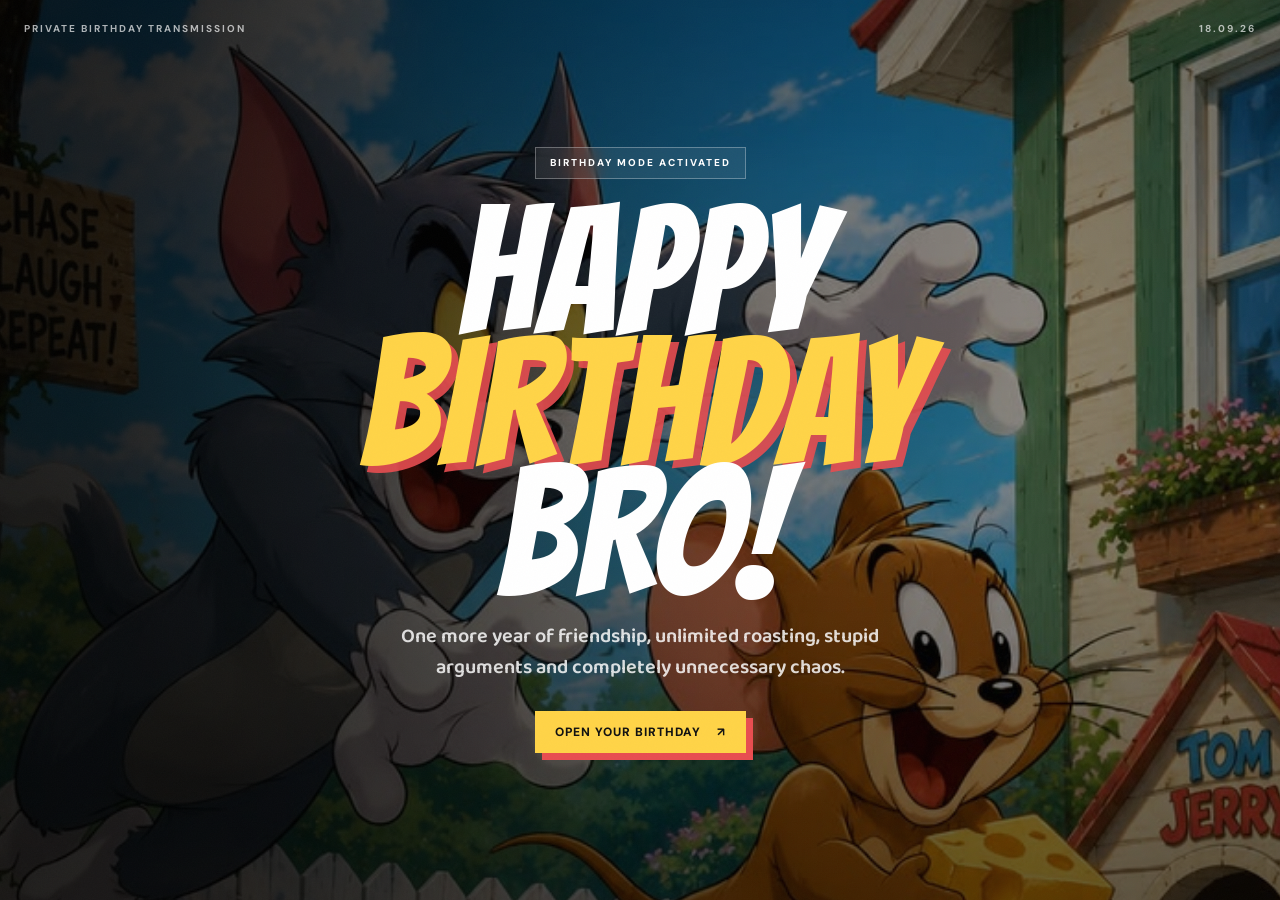
==== commit cfa1ea70: "html file name is changed" ====
--- a/index.html
+++ b/index.html
@@ -3,920 +3,1347 @@
 <head>
 <meta charset="UTF-8">
 <meta name="viewport" content="width=device-width, initial-scale=1.0">
-
-<title>CASE FILE 02 — BROTHERHOOD</title>
+<meta name="theme-color" content="#f7efe0">
+<title>Happy Birthday Bro — Tom & Jerry</title>
+
+<!-- GSAP is used only for animation; the page remains a single HTML file. -->
+<script src="https://cdn.jsdelivr.net/npm/gsap@3.13.0/dist/gsap.min.js"></script>
 
 <link rel="preconnect" href="https://fonts.googleapis.com">
 <link rel="preconnect" href="https://fonts.gstatic.com" crossorigin>
-
-<link href="https://fonts.googleapis.com/css2?family=Bangers&family=DM+Mono:wght@400;500&family=DM+Sans:wght@400;500;600;700;800&family=Permanent+Marker&display=swap" rel="stylesheet">
-
-<script src="https://cdn.jsdelivr.net/npm/gsap@3.12.7/dist/gsap.min.js"></script>
-<script src="https://cdn.jsdelivr.net/npm/gsap@3.12.7/dist/ScrollTrigger.min.js"></script>
-<script src="https://cdn.jsdelivr.net/npm/lenis@1.1.20/dist/lenis.min.js"></script>
-
-<link rel="stylesheet" href="style.css">
+<link href="https://fonts.googleapis.com/css2?family=Baloo+2:wght@500;600;700;800&family=Bangers&family=DM+Sans:wght@500;600;700;800&family=Permanent+Marker&display=swap" rel="stylesheet">
+
+<style>
+:root{
+  --cream:#f7efe0;
+  --paper:#fffdf8;
+  --ink:#171717;
+  --muted:#756f67;
+  --yellow:#ffd447;
+  --red:#e84d50;
+  --blue:#3d8ed0;
+  --orange:#f59b3d;
+  --green:#6fa06b;
+  --line:rgba(23,23,23,.14);
+  --shadow:0 22px 55px rgba(23,23,23,.12);
+  --display:"Bangers", "Baloo 2", sans-serif;
+  --round:"Baloo 2", "DM Sans", sans-serif;
+  --body:"DM Sans", sans-serif;
+}
+
+*{box-sizing:border-box;margin:0;padding:0}
+html{scroll-behavior:smooth}
+body{
+  min-height:100vh;
+  overflow-x:hidden;
+  background:var(--cream);
+  color:var(--ink);
+  font-family:var(--body);
+}
+button,input{font:inherit}
+button{border:0;cursor:pointer}
+img{display:block;max-width:100%}
+::selection{background:var(--yellow);color:#111}
+
+.page-noise{
+  position:fixed;inset:0;pointer-events:none;z-index:9998;opacity:.025;
+  background-image:url("data:image/svg+xml,%3Csvg xmlns='http://www.w3.org/2000/svg' width='180' height='180'%3E%3Cfilter id='n'%3E%3CfeTurbulence type='fractalNoise' baseFrequency='.8' numOctaves='3' stitchTiles='stitch'/%3E%3C/filter%3E%3Crect width='100%25' height='100%25' filter='url(%23n)'/%3E%3C/svg%3E");
+}
+#progress{
+  position:fixed;top:0;left:0;width:0;height:4px;z-index:10000;
+  background:linear-gradient(90deg,var(--red),var(--yellow),var(--blue));
+}
+#confetti{position:fixed;inset:0;pointer-events:none;z-index:9990;overflow:hidden}
+.confetti-piece{
+  position:absolute;top:-24px;width:9px;height:15px;border-radius:2px;
+  animation:fall var(--dur) linear forwards;
+}
+@keyframes fall{to{transform:translate3d(var(--x),110vh,0) rotate(760deg);opacity:0}}
+
+a{color:inherit}
+.container{width:min(1160px,calc(100% - 40px));margin:auto}
+.section{
+  position:relative;
+  padding:clamp(78px,10vw,135px) 0;
+  overflow:hidden;
+}
+.section-head{
+  width:min(760px,100%);
+  margin-bottom:48px;
+}
+.kicker{
+  display:inline-flex;align-items:center;gap:8px;
+  font:800 12px/1 var(--body);
+  letter-spacing:2px;text-transform:uppercase;
+  color:var(--muted);margin-bottom:16px;
+}
+.kicker::before{content:"";width:30px;height:4px;background:var(--red);display:block}
+.section-head h2{
+  font:400 clamp(58px,9vw,112px)/.82 var(--display);
+  letter-spacing:.5px;text-transform:uppercase;
+}
+.section-head h2 span{color:var(--red)}
+.section-head p{
+  max-width:620px;margin-top:22px;color:#5e5a54;
+  font:600 17px/1.65 var(--round);
+}
+
+/* opening */
+.opening{
+  min-height:100svh;position:relative;display:grid;place-items:center;
+  overflow:hidden;background:#161616;color:#fff;
+}
+.opening-bg{
+  position:absolute;inset:0;
+  background:
+    linear-gradient(90deg,rgba(0,0,0,.78),rgba(0,0,0,.35)),
+    url("backround.jpeg") center/cover no-repeat;
+  transform:scale(1.06);
+}
+.opening-bg::after{
+  content:"";position:absolute;inset:0;
+  background:radial-gradient(circle at 65% 42%,transparent 0 18%,rgba(0,0,0,.45) 72%);
+}
+.opening-top{
+  position:absolute;top:24px;left:24px;right:24px;
+  display:flex;justify-content:space-between;gap:20px;
+  font:700 10px/1 var(--body);letter-spacing:2px;color:rgba(255,255,255,.68);
+}
+.opening-content{
+  position:relative;z-index:3;width:min(790px,calc(100% - 40px));text-align:center;
+}
+.birthday-pill{
+  display:inline-block;padding:10px 14px;border:1px solid rgba(255,255,255,.3);
+  background:rgba(255,255,255,.07);backdrop-filter:blur(10px);
+  font:800 10px/1 var(--body);letter-spacing:2px;text-transform:uppercase;
+}
+.opening h1{
+  margin:28px 0 22px;
+  font:400 clamp(78px,14vw,180px)/.73 var(--display);
+  text-transform:uppercase;letter-spacing:1px;
+}
+.opening h1 span{
+  display:block;color:var(--yellow);
+  text-shadow:7px 7px 0 rgba(232,77,80,.9);
+}
+.opening-copy{
+  width:min(560px,100%);margin:auto;
+  font:600 clamp(16px,2vw,20px)/1.55 var(--round);
+  color:rgba(255,255,255,.83);
+}
+.primary-btn{
+  margin-top:28px;display:inline-flex;align-items:center;gap:16px;
+  padding:15px 20px;background:var(--yellow);color:#111;
+  font:800 12px/1 var(--body);letter-spacing:1px;text-transform:uppercase;
+  box-shadow:7px 7px 0 var(--red);
+  transition:transform .2s ease,box-shadow .2s ease;
+}
+.primary-btn:hover{transform:translate(-3px,-3px);box-shadow:10px 10px 0 var(--red)}
+.edge-cutout{
+  position:absolute;z-index:4;pointer-events:none;
+  filter:drop-shadow(0 18px 20px rgba(0,0,0,.28));
+}
+.edge-cutout img{width:100%;height:auto;object-fit:contain}
+.edge-cutout.tom{left:1.5%;bottom:2%;width:clamp(105px,14vw,190px)}
+.edge-cutout.jerry{right:1%;top:8%;width:clamp(100px,13vw,175px)}
+.edge-cutout.lemon{right:3%;bottom:2%;width:clamp(100px,14vw,180px)}
+.opening-scroll{
+  position:absolute;bottom:22px;left:50%;transform:translateX(-50%);
+  font:800 9px/1 var(--body);letter-spacing:2px;color:rgba(255,255,255,.55);
+}
+
+/* screens */
+.screen{
+  min-height:100svh;display:none;place-items:center;padding:35px 20px;
+}
+.screen.active{display:grid}
+.decision{position:relative;background:#f3e4c7;overflow:hidden}
+.decision-stage{width:min(1180px,100%);display:grid;grid-template-columns:minmax(110px,1fr) minmax(0,780px) minmax(110px,1fr);align-items:center;gap:clamp(18px,4vw,56px)}
+.decision-sticker{width:clamp(105px,12vw,165px);justify-self:center;pointer-events:none;filter:drop-shadow(0 16px 15px rgba(0,0,0,.18));transform-origin:center bottom}
+.decision-sticker img{display:block;width:100%;height:auto;object-fit:contain}
+.decision-sticker.tom{transform:rotate(-7deg)}
+.decision-sticker.jerry{transform:rotate(7deg)}
+.decision-sticker-note{margin-top:12px;font:800 9px/1.2 var(--body);letter-spacing:1.5px;text-align:center;color:#6f6659}
+.decision-card{position:relative;
+  width:min(780px,100%);padding:clamp(30px,6vw,65px);
+  background:var(--paper);border:2px solid var(--ink);
+  box-shadow:14px 14px 0 var(--yellow),var(--shadow);
+  text-align:center;
+}
+.decision-card h2{
+  font:400 clamp(50px,8vw,92px)/.84 var(--display);
+}
+.decision-card h2 span{display:block;color:var(--red)}
+.decision-card p{
+  max-width:590px;margin:22px auto;color:#666;
+  font:600 16px/1.65 var(--round);
+}
+.decision-buttons{display:flex;justify-content:center;gap:12px;flex-wrap:wrap}
+.decision-buttons button{
+  min-width:180px;padding:15px 20px;
+  font:800 11px/1 var(--body);letter-spacing:1px;text-transform:uppercase;
+  background:#111;color:#fff;
+}
+.decision-buttons button:first-child{background:var(--yellow);color:#111}
+
+/* password */
+.password{background:#101411;color:#e9f4e4}
+.terminal{
+  width:min(700px,100%);border:1px solid rgba(194,255,170,.23);
+  background:#0b0f0c;box-shadow:0 30px 90px rgba(0,0,0,.55);
+}
+.terminal-bar{
+  height:44px;display:flex;align-items:center;gap:7px;padding:0 14px;
+  border-bottom:1px solid rgba(194,255,170,.14);
+}
+.terminal-bar i{width:8px;height:8px;border-radius:50%;background:#70806d}
+.terminal-bar span{margin-left:auto;font:700 9px/1 monospace;color:#70806d;letter-spacing:1px}
+.terminal-body{padding:clamp(26px,5vw,48px)}
+.terminal-body h2{font:800 clamp(28px,5vw,50px)/1.05 var(--round);margin:12px 0}
+.terminal-body p{color:#91a88c;font:14px/1.7 monospace}
+.access-form{display:flex;margin-top:25px;border:1px solid rgba(194,255,170,.27)}
+.access-form span{padding:15px 0 15px 14px;color:#9bb198;font:14px/1 monospace}
+.access-form input{
+  min-width:0;flex:1;border:0;outline:0;background:transparent;color:#e9f4e4;
+  padding:15px 10px;font:14px monospace;
+}
+.access-form button{
+  padding:0 20px;background:#dff4d7;color:#101411;
+  font:800 10px/1 monospace;letter-spacing:1px;
+}
+#error{min-height:18px;margin-top:12px;color:#ff7777;font:10px/1 monospace}
+
+/* main */
+#main{display:none}
+#main.show{display:block}
+.marquee{
+  overflow:hidden;background:#111;color:#fff;border-top:4px solid var(--yellow);
+  border-bottom:4px solid var(--red);padding:14px 0;
+}
+.marquee-track{
+  width:max-content;display:flex;gap:24px;
+  font:800 11px/1 var(--body);letter-spacing:2px;
+  animation:marquee 22s linear infinite;
+}
+@keyframes marquee{to{transform:translateX(-50%)}}
+
+/* hero */
+.hero{
+  background:#f5d99a;padding:clamp(70px,10vw,125px) 0;
+}
+.hero-grid{
+  display:grid;grid-template-columns:minmax(0,1fr) minmax(300px,520px);
+  align-items:center;gap:clamp(30px,6vw,80px);
+}
+.hero-copy .eyebrow{
+  font:800 11px/1 var(--body);letter-spacing:2px;color:#6c5c40;
+}
+.hero-copy h2{margin:18px 0;font:400 clamp(68px,10vw,135px)/.76 var(--display)}
+.hero-copy h2 span{display:block;color:var(--red)}
+.hero-bro{
+  display:inline-block;margin-bottom:18px;
+  font:400 clamp(28px,4vw,46px)/1 var(--display);
+}
+.hero-description{max-width:540px;font:600 18px/1.6 var(--round);color:#5e564a}
+.hero-photo{
+  position:relative;width:fit-content;max-width:100%;margin:auto;
+  background:#fff;padding:10px 10px 16px;
+  box-shadow:var(--shadow);transform:rotate(1.4deg);
+}
+.hero-photo img{width:auto;height:auto;max-width:100%;max-height:650px;object-fit:contain}
+.photo-label,.photo-caption{
+  font:800 9px/1 var(--body);letter-spacing:1.5px;text-transform:uppercase;color:#777;
+}
+.photo-label{padding:8px 3px}
+.photo-caption{text-align:center;padding-top:12px}
+.hero-side-cutout{
+  position:absolute;z-index:2;left:-80px;bottom:-40px;width:145px;
+  filter:drop-shadow(0 12px 14px rgba(0,0,0,.2));pointer-events:none;
+}
+
+/* intro */
+.intro{background:var(--paper)}
+.intro-grid{display:grid;grid-template-columns:1.1fr .9fr;gap:70px;align-items:start}
+.intro-copy h2{
+  font:400 clamp(58px,8vw,100px)/.8 var(--display);
+}
+.intro-copy h2 span{display:block;color:var(--red)}
+.intro-text{
+  padding-top:12px;color:#625e58;font:600 18px/1.8 var(--round);
+}
+.intro-note{
+  margin-top:26px;padding:18px;background:#f3e4c7;border-left:5px solid var(--blue);
+  font:700 14px/1.6 var(--round);
+}
+
+/* memories */
+.memories{background:#eaf3f5}
+.memory-grid{
+  display:grid;grid-template-columns:minmax(0,1.15fr) minmax(250px,.85fr);
+  gap:24px;align-items:start;
+}
+.memory-card{
+  position:relative;width:fit-content;max-width:100%;background:#fff;
+  padding:9px 9px 15px;box-shadow:var(--shadow);
+  transition:transform .35s ease,box-shadow .35s ease;
+}
+.memory-card:hover{transform:translateY(-7px) rotate(-.5deg);box-shadow:0 28px 65px rgba(23,23,23,.17)}
+.memory-card img{
+  width:auto;height:auto;max-width:100%;max-height:620px;
+  object-fit:contain;
+}
+.memory-side{display:grid;gap:24px}
+.memory-side .memory-card{width:100%}
+.memory-side .memory-card img{width:100%;height:auto;max-height:none;object-fit:contain}
+.memory-label{
+  padding-top:12px;font:800 9px/1 var(--body);letter-spacing:1.4px;color:#666;
+}
+.memory-number{
+  position:absolute;right:12px;top:12px;
+  padding:7px 8px;background:var(--yellow);font:800 9px/1 var(--body);
+}
+
+/* polls */
+.polls{background:#171717;color:#fff}
+.poll-intro{color:#bdb7ae}
+.poll-stack{display:grid;gap:18px}
+.poll-card{
+  display:grid;grid-template-columns:60px minmax(0,1fr) minmax(260px,430px);
+  gap:20px;align-items:center;padding:24px;
+  border:1px solid rgba(255,255,255,.13);background:#202020;
+}
+.poll-number{
+  width:46px;height:46px;display:grid;place-items:center;
+  background:var(--yellow);color:#111;border-radius:50%;
+  font:800 12px/1 var(--body);
+}
+.poll-question h3{font:800 clamp(20px,3vw,28px)/1.1 var(--round)}
+.poll-question p{margin-top:7px;color:#aaa;font:500 13px/1.5 var(--round)}
+.poll-options{display:grid;grid-template-columns:repeat(3,1fr);gap:8px}
+.poll-option{
+  min-height:56px;padding:10px;border:1px solid rgba(255,255,255,.16);
+  background:#292929;color:#fff;text-align:left;
+  font:700 12px/1.25 var(--round);transition:.2s;
+}
+.poll-option:hover{border-color:var(--yellow);transform:translateY(-2px)}
+.poll-option.selected{background:var(--yellow);color:#111;border-color:var(--yellow)}
+.poll-answer{
+  grid-column:2/-1;display:none;padding:11px 14px;background:#151515;
+  color:#d8d2ca;font:600 12px/1.5 var(--round);border-left:4px solid var(--red);
+}
+.poll-card.answered .poll-answer{display:block}
+
+/* serious minute */
+.serious{background:#f0e9dc}
+.serious-layout{display:grid;grid-template-columns:minmax(0,1fr) 280px;gap:36px;align-items:start}
+.reveal-list{display:grid;gap:14px}
+.reveal-item{
+  position:relative;display:grid;grid-template-columns:52px 1fr auto;
+  gap:18px;align-items:center;padding:22px 24px;background:#fff;
+  border:1px solid var(--line);box-shadow:0 12px 28px rgba(23,23,23,.06);
+}
+.reveal-number{font:400 40px/1 var(--display);color:var(--red)}
+.reveal-main small{font:800 9px/1 var(--body);letter-spacing:1.5px;color:#8a847c}
+.reveal-main h3{margin-top:6px;font:800 20px/1.15 var(--round)}
+.reveal-button{
+  padding:11px 14px;background:#111;color:#fff;
+  font:800 9px/1 var(--body);letter-spacing:1px;
+}
+.reveal-hidden{
+  grid-column:2/-1;display:grid;grid-template-rows:0fr;
+  transition:grid-template-rows .45s ease,opacity .45s ease;opacity:0;
+  color:#666;font:600 14px/1.6 var(--round);
+}
+.reveal-hidden > div{overflow:hidden}
+.reveal-item.open .reveal-hidden{grid-template-rows:1fr;opacity:1}
+.serious-art{
+  background:#fff;padding:9px 9px 15px;box-shadow:var(--shadow);
+  transform:rotate(2deg);
+}
+.serious-art img{width:100%;height:auto}
+.serious-art figcaption{padding-top:12px;text-align:center;color:#777;font:800 9px/1 var(--body);letter-spacing:1px}
+
+/* scratch */
+.scratch{background:#fff4d4}
+.scratch-grid{
+  display:grid;grid-template-columns:repeat(2,minmax(0,1fr));gap:28px;
+}
+.scratch-card{
+  position:relative;width:100%;background:#fff;padding:10px 10px 17px;
+  box-shadow:var(--shadow);overflow:hidden;
+}
+.scratch-card:nth-child(1){transform:rotate(-1.1deg)}
+.scratch-card:nth-child(2){transform:rotate(1deg)}
+.scratch-card:nth-child(3){transform:rotate(.7deg)}
+.scratch-card:nth-child(4){transform:rotate(-.8deg)}
+.scratch-card:hover{transform:translateY(-6px) rotate(0deg)}
+.scratch-image-wrap{position:relative;width:100%;overflow:hidden;background:#eee}
+.scratch-image-wrap img{width:100%;height:auto;object-fit:contain}
+.scratch-image-wrap canvas{
+  position:absolute;inset:0;width:100%;height:100%;
+  cursor:crosshair;touch-action:none;
+}
+.scratch-card .scratch-label{
+  display:flex;justify-content:space-between;gap:10px;padding:12px 3px 0;
+}
+.scratch-label strong{font:800 10px/1 var(--body);letter-spacing:1.4px}
+.scratch-label span{color:#888;font:700 9px/1 var(--body);letter-spacing:1px}
+.scratch-progress{
+  height:4px;margin:9px 3px 0;background:#eee;overflow:hidden;
+}
+.scratch-progress span{display:block;width:0;height:100%;background:var(--red);transition:width .2s}
+.scratch-hint{
+  margin-top:8px;text-align:center;color:#999;
+  font:700 8px/1 var(--body);letter-spacing:1px;
+}
+.scratch-card.unlocked .scratch-hint{color:var(--green)}
+.scratch-card.unlocked .scratch-progress span{background:var(--green)}
+
+/* bro code */
+.bro-code{background:#e8eef2}
+.bro-grid{display:grid;grid-template-columns:repeat(4,1fr);gap:15px}
+.bro-card{height:260px;perspective:1000px;cursor:pointer}
+.bro-inner{height:100%;position:relative;transform-style:preserve-3d;transition:transform .7s cubic-bezier(.2,.8,.2,1)}
+.bro-card.flipped .bro-inner{transform:rotateY(180deg)}
+.bro-face{
+  position:absolute;inset:0;padding:22px;backface-visibility:hidden;
+  display:flex;flex-direction:column;justify-content:space-between;
+  border:2px solid #111;background:#fff;box-shadow:8px 8px 0 #111;
+}
+.bro-front small,.bro-back small{font:800 9px/1 var(--body);letter-spacing:2px}
+.bro-front strong{
+  font:400 clamp(42px,4vw,62px)/.8 var(--display);color:var(--red)
+}
+.bro-front span{font:800 8px/1 var(--body);letter-spacing:1px;color:#888}
+.bro-back{transform:rotateY(180deg);background:var(--yellow)}
+.bro-back p{font:800 21px/1.35 var(--round)}
+
+/* one last / certificate */
+.certificate-section{background:#f4e9d6}
+.certificate{
+  width:min(900px,100%);margin:auto;position:relative;
+  padding:clamp(28px,6vw,68px);
+  background:#fffdf7;border:5px solid #b78b42;
+  box-shadow:inset 0 0 0 10px #fffdf7,inset 0 0 0 12px #e5c98e,var(--shadow);
+  text-align:center;
+}
+.certificate::before,.certificate::after{
+  content:"";position:absolute;inset:18px;border:1px dashed rgba(183,139,66,.7);pointer-events:none;
+}
+.cert-top{font:800 10px/1 var(--body);letter-spacing:2px;color:#8b7045}
+.certificate h2{
+  margin:28px 0 10px;font:400 clamp(58px,9vw,105px)/.8 var(--display);
+}
+.certificate h2 span{display:block;color:var(--red)}
+.cert-copy{
+  max-width:670px;margin:18px auto;
+  font:600 17px/1.65 var(--round);color:#5f584e;
+}
+.cert-checks{
+  display:grid;grid-template-columns:repeat(2,1fr);gap:10px;
+  max-width:670px;margin:28px auto;text-align:left;
+}
+.cert-check{padding:13px 15px;background:#f5ead4;border-left:4px solid var(--blue);font:800 14px/1.3 var(--round)}
+.cert-sign{font:400 25px/1.2 "Permanent Marker",cursive;color:#51473b}
+.cert-stamp{
+  width:104px;height:104px;margin:24px auto 0;border:2px dashed var(--red);
+  border-radius:50%;display:grid;place-items:center;color:var(--red);
+  font:800 8px/1.25 var(--body);letter-spacing:1px;transform:rotate(-8deg)
+}
+
+/* final */
+.final{background:#111;color:#fff;text-align:center;padding:120px 20px}
+.final-small{font:800 10px/1 var(--body);letter-spacing:2px;color:#9d978e}
+.final h2{margin:25px auto;font:400 clamp(68px,11vw,150px)/.75 var(--display);max-width:1050px}
+.final h2 span{display:block;color:var(--yellow)}
+.final p{max-width:620px;margin:auto;color:#bdb7ae;font:600 17px/1.75 var(--round)}
+.final .primary-btn{box-shadow:7px 7px 0 var(--red)}
+
+/* GSAP starting states */
+.gsap-reveal{visibility:hidden}
+.loaded .gsap-reveal{visibility:visible}
+
+/* mobile */
+@media(max-width:900px){
+  .hero-grid,.intro-grid,.memory-grid,.serious-layout{grid-template-columns:1fr}
+  .hero-copy{text-align:center}
+  .hero-description{margin:auto}
+  .hero-photo{margin:20px auto 0}
+  .hero-side-cutout{left:auto;right:-45px;bottom:-30px}
+  .memory-side{grid-template-columns:1fr 1fr}
+  .serious-art{width:min(280px,100%);margin:auto}
+  .bro-grid{grid-template-columns:repeat(2,1fr)}
+  .poll-card{grid-template-columns:52px 1fr}
+  .poll-options{grid-column:2;grid-template-columns:repeat(3,1fr)}
+  .poll-answer{grid-column:2}
+}
+@media(max-width:900px){
+  .decision-stage{grid-template-columns:96px minmax(0,1fr) 96px;gap:12px}
+  .decision-sticker{width:88px}
+  .decision-sticker-note{font-size:8px}
+}
+@media(max-width:640px){
+  .decision-stage{grid-template-columns:1fr;gap:10px;justify-items:center}
+  .decision-card{order:2}
+  .decision-sticker{width:76px}
+  .decision-sticker.tom{order:1}
+  .decision-sticker.jerry{order:3}
+  .decision-sticker-note{display:none}
+}
+@media(max-width:640px){
+  .container{width:min(100% - 28px,1160px)}
+  .opening-top{top:15px;left:15px;right:15px;font-size:8px}
+  .opening h1{font-size:clamp(72px,22vw,115px)}
+  .opening-copy{font-size:15px}
+  .edge-cutout.tom{left:-16px;bottom:4%;width:105px}
+  .edge-cutout.jerry{right:-12px;top:10%;width:100px}
+  .edge-cutout.lemon{right:-18px;bottom:4%;width:105px}
+  .section{padding:75px 0}
+  .section-head{margin-bottom:32px}
+  .section-head h2{font-size:clamp(58px,18vw,90px)}
+  .memory-side{grid-template-columns:1fr}
+  .poll-card{grid-template-columns:42px 1fr;padding:18px}
+  .poll-number{width:40px;height:40px}
+  .poll-options{grid-column:1/-1;grid-template-columns:1fr}
+  .poll-answer{grid-column:1/-1}
+  .reveal-item{grid-template-columns:42px 1fr;gap:12px;padding:18px}
+  .reveal-button{grid-column:2;justify-self:start}
+  .reveal-hidden{grid-column:1/-1}
+  .scratch-grid{grid-template-columns:1fr}
+  .bro-grid{grid-template-columns:1fr}
+  .bro-card{height:230px}
+  .cert-checks{grid-template-columns:1fr}
+  .certificate{padding:34px 18px}
+  .cert-stamp{width:84px;height:84px}
+  .access-form{flex-wrap:wrap}
+  .access-form button{width:100%;min-height:48px}
+}
+@media(prefers-reduced-motion:reduce){
+  html{scroll-behavior:auto}
+  *,*::before,*::after{animation-duration:.01ms!important;transition-duration:.01ms!important}
+}
+</style>
 </head>
 
 <body>
-
-<!-- =====================================================
-     GLOBAL UI
-===================================================== -->
-
-<div class="grain"></div>
-<div class="cursor-dot"></div>
-<div class="cursor-circle"></div>
-
-<div class="page-counter">
-    <span id="currentPage">01</span>
-    <i></i>
-    <span>08</span>
-</div>
-
-
-<!-- =====================================================
-     OPENING
-===================================================== -->
-
+<div id="progress"></div>
+<div class="page-noise"></div>
+<div id="confetti"></div>
+
+<!-- OPENING -->
 <section class="opening" id="opening">
-
-    <div class="opening-image"></div>
-
-    <div class="opening-shade"></div>
-
-    <div class="opening-top">
-        <span>PRIVATE TRANSMISSION</span>
-        <span>18.09.26</span>
+  <div class="opening-bg"></div>
+
+  <div class="opening-top">
+    <span>PRIVATE BIRTHDAY TRANSMISSION</span>
+    <span>18.09.26</span>
+  </div>
+
+  <!-- Cutouts live in empty edge areas only; no text/image is covered. -->
+  <!-- <div class="edge-cutout tom"><img src="tom_peek.png" alt="Tom cutout"></div> -->
+  <!-- <div class="edge-cutout jerry"><img src="jerry_hanging.png" alt="Jerry cutout"></div> -->
+  <!-- <div class="edge-cutout lemon"><img src="jerry_lemonade.png" alt="Jerry with lemonade cutout"></div> -->
+
+  <div class="opening-content">
+    <div class="birthday-pill">BIRTHDAY MODE ACTIVATED</div>
+    <h1>HAPPY <span>BIRTHDAY</span> BRO!</h1>
+    <p class="opening-copy">
+      One more year of friendship, unlimited roasting,
+      stupid arguments and completely unnecessary chaos.
+    </p>
+    <button class="primary-btn" id="openButton">OPEN YOUR BIRTHDAY <b>↗</b></button>
+  </div>
+
+  <!-- <div class="opening-scroll">SCROLL AFTER THE TRANSMISSION OPENS</div> -->
+</section>
+
+<!-- DECISION -->
+<section class="screen decision" id="decision">
+  <div class="decision-stage">
+    <div class="decision-sticker tom" aria-hidden="true">
+      <img src="tom_peek.png" alt="tom cutout">
+      <div class="decision-sticker-note">HE'S WATCHING</div>
     </div>
-
-    <div class="opening-center">
-
-        <div class="case-code">
-            CASE FILE <strong>#02</strong>
+    <div class="decision-card">
+      <div class="kicker" style="justify-content:center">THE CHASE CONTINUES</div>
+      <h2>READY FOR <span>YOUR CHAOTIC BIRTHDAY?</span></h2>
+      <p>
+        Warning: this website contains Tom & Jerry, questionable memories,
+        unnecessary roasting and one birthday message that you cannot escape.
+      </p>
+      <div class="decision-buttons">
+        <button id="yesButton">YES — LET'S GO</button>
+        <button id="noButton">NO</button>
+      </div>
+    </div>
+    <div class="decision-sticker jerry" aria-hidden="true">
+      <img src="jerry_laughing.png" alt="">
+      <div class="decision-sticker-note">GOOD LUCK</div>
+    </div>
+  </div>
+</section>
+
+<!-- PASSWORD -->
+<section class="screen password" id="password">
+  <div class="terminal">
+    <div class="terminal-bar">
+      <i></i><i></i><i></i>
+      <span>BIRTHDAY_ACCESS.exe</span>
+    </div>
+    <div class="terminal-body">
+      <p>ACCESSING PRIVATE BIRTHDAY FILE...</p>
+      <h2>ENTER THE BRO CODE</h2>
+      <p>password: tom / jerry / tomandjerry / bestbuddies</p>
+      <div class="access-form">
+        <span>&gt;_</span>
+        <input id="passwordInput" type="password" autocomplete="off" placeholder="enter code">
+        <button id="unlockButton">UNLOCK</button>
+      </div>
+      <div id="error"></div>
+    </div>
+  </div>
+</section>
+
+<main id="main">
+
+  <div class="marquee">
+    <div class="marquee-track">
+      <span>HAPPY BIRTHDAY BRO</span><span>✦</span><span>TOM RUNS</span><span>✦</span>
+      <span>JERRY RUNS</span><span>✦</span><span>WE BOTH LOSE</span><span>✦</span>
+      <span>MORE CHAOS</span><span>✦</span><span>STILL BEST BUDDIES</span><span>✦</span>
+      <span>HAPPY BIRTHDAY BRO</span><span>✦</span><span>TOM RUNS</span><span>✦</span>
+      <span>JERRY RUNS</span><span>✦</span><span>WE BOTH LOSE</span><span>✦</span>
+      <span>MORE CHAOS</span><span>✦</span><span>STILL BEST BUDDIES</span><span>✦</span>
+    </div>
+  </div>
+
+  <!-- HERO -->
+  <section class="section hero">
+    <div class="container hero-grid">
+      <div class="hero-copy gsap-reveal">
+        <div class="eyebrow">TOM × JERRY × BROTHERHOOD</div>
+        <h2>HAPPY <span>BIRTHDAY</span></h2>
+        <div class="hero-bro">MY BEST BRO.</div>
+        <p class="hero-description">
+          Another year older. Still annoying. Still impossible to replace.
+          And somehow we're still here.
+        </p>
+        <button class="primary-btn" id="heroCelebrate">CELEBRATE THIS IDIOT</button>
+      </div>
+
+      <figure class="hero-photo gsap-reveal">
+        <div class="photo-label">BIRTHDAY EVIDENCE</div>
+        <img src="best buddies.jpeg" alt="Tom and Jerry best buddies">
+        <figcaption class="photo-caption">chaos verified</figcaption>
+      </figure>
+    </div>
+  </section>
+
+  <!-- INTRO -->
+  <section class="section intro">
+    <div class="container intro-grid">
+      <div class="intro-copy gsap-reveal">
+        <div class="kicker">BIRTHDAY REPORT — 01</div>
+        <h2>FRIENDSHIP <span>was never</span> supposed to be this chaotic.</h2>
+      </div>
+      <div class="intro-text gsap-reveal">
+        <p>
+          Somehow simple conversations became arguments, arguments became jokes,
+          jokes became memories, and those memories became the reason we're still
+          laughing at the same stupid things.
+        </p>
+        <div class="intro-note">
+          The official summary: too much chaos, surprisingly good memories,
+          and absolutely no plans to stop.
         </div>
-
-        <h1>
-            TWO IDIOTS.
-            <span>ONE STORY.</span>
-        </h1>
-
-        <p>
-            Somewhere between friendship and
-            permanent irritation.
+      </div>
+    </div>
+  </section>
+
+  <!-- MEMORIES -->
+  <section class="section memories">
+    <div class="container">
+      <div class="section-head gsap-reveal">
+        <div class="kicker">BIRTHDAY REPORT — 02</div>
+        <h2>OUR <span>CHAOS.</span></h2>
+        <p>Real pictures, clean frames, zero unnecessary overlays.</p>
+      </div>
+
+      <div class="memory-grid">
+        <article class="memory-card gsap-reveal">
+          <img src="backround.jpeg" alt="Tom and Jerry outdoor scene">
+          <div class="memory-label">THE CHASE NEVER ENDS</div>
+          <div class="memory-number">01</div>
+        </article>
+
+        <div class="memory-side">
+          <article class="memory-card gsap-reveal">
+            <img src="pic(2).jpeg" alt="Tom and Jerry friendship memory">
+            <div class="memory-label">GOOD TIMES</div>
+            <div class="memory-number">02</div>
+          </article>
+
+          <article class="memory-card gsap-reveal">
+            <img src="pic 2.jpeg" alt="Tom and Jerry friendship memory">
+            <div class="memory-label">ZERO BRAIN CELLS</div>
+            <div class="memory-number">03</div>
+          </article>
+        </div>
+      </div>
+    </div>
+  </section>
+
+  <!-- 5 MCQ POLLS -->
+  <section class="section polls">
+    <div class="container">
+      <div class="section-head gsap-reveal">
+        <div class="kicker" style="color:#aaa">BIRTHDAY REPORT — 03</div>
+        <h2>THE <span>CHAOS QUIZ.</span></h2>
+        <p class="poll-intro">Five tiny polls. Your answers will be judged by absolutely nobody.</p>
+      </div>
+
+      <div class="poll-stack">
+
+        <article class="poll-card gsap-reveal" data-correct="jerry">
+          <div class="poll-number">01</div>
+          <div class="poll-question">
+            <h3>Who starts the trouble first?</h3>
+            <p>Pick the most suspicious candidate.</p>
+          </div>
+          <div class="poll-options">
+            <button class="poll-option" data-value="tom">Tom</button>
+            <button class="poll-option" data-value="jerry">Jerry</button>
+            <button class="poll-option" data-value="both">Both</button>
+          </div>
+          <div class="poll-answer"></div>
+        </article>
+
+        <article class="poll-card gsap-reveal" data-correct="both">
+          <div class="poll-number">02</div>
+          <div class="poll-question">
+            <h3>Who makes a simple plan complicated?</h3>
+            <p>There is one answer that feels painfully obvious.</p>
+          </div>
+          <div class="poll-options">
+            <button class="poll-option" data-value="tom">Tom</button>
+            <button class="poll-option" data-value="jerry">Jerry</button>
+            <button class="poll-option" data-value="both">Both</button>
+          </div>
+          <div class="poll-answer"></div>
+        </article>
+
+        <article class="poll-card gsap-reveal" data-correct="jerry">
+          <div class="poll-number">03</div>
+          <div class="poll-question">
+            <h3>Who would steal the last piece of cheese?</h3>
+            <p>Important birthday research.</p>
+          </div>
+          <div class="poll-options">
+            <button class="poll-option" data-value="tom">Tom</button>
+            <button class="poll-option" data-value="jerry">Jerry</button>
+            <button class="poll-option" data-value="both">Both</button>
+          </div>
+          <div class="poll-answer"></div>
+        </article>
+
+        <article class="poll-card gsap-reveal" data-correct="tom">
+          <div class="poll-number">04</div>
+          <div class="poll-question">
+            <h3>Who pretends they had a perfect plan?</h3>
+            <p>Confidence level: questionable.</p>
+          </div>
+          <div class="poll-options">
+            <button class="poll-option" data-value="tom">Tom</button>
+            <button class="poll-option" data-value="jerry">Jerry</button>
+            <button class="poll-option" data-value="both">Both</button>
+          </div>
+          <div class="poll-answer"></div>
+        </article>
+
+        <article class="poll-card gsap-reveal" data-correct="both">
+          <div class="poll-number">05</div>
+          <div class="poll-question">
+            <h3>Who actually wins the friendship?</h3>
+            <p>Final question. No cheating.</p>
+          </div>
+          <div class="poll-options">
+            <button class="poll-option" data-value="tom">Tom</button>
+            <button class="poll-option" data-value="jerry">Jerry</button>
+            <button class="poll-option" data-value="both">Both</button>
+          </div>
+          <div class="poll-answer"></div>
+        </article>
+
+      </div>
+    </div>
+  </section>
+
+  <!-- SERIOUS MINUTE -->
+  <section class="section serious">
+    <div class="container">
+      <div class="section-head gsap-reveal">
+        <div class="kicker">BIRTHDAY REPORT — 04</div>
+        <h2>OKAY BRO... <span>ONE SERIOUS MINUTE.</span></h2>
+        <p>Same words, but with a calmer reveal so this part actually feels special.</p>
+      </div>
+
+      <div class="serious-layout">
+        <div class="reveal-list">
+          <article class="reveal-item gsap-reveal">
+            <div class="reveal-number">01</div>
+            <div class="reveal-main">
+              <small>CONFESSION</small>
+              <h3>I genuinely enjoy annoying you.</h3>
+            </div>
+            <button class="reveal-button">OPEN</button>
+            <div class="reveal-hidden"><div>It's basically a hobby at this point.</div></div>
+          </article>
+
+          <article class="reveal-item gsap-reveal">
+            <div class="reveal-number">02</div>
+            <div class="reveal-main">
+              <small>REAL TALK</small>
+              <h3>But yeah... I've got your back.</h3>
+            </div>
+            <button class="reveal-button">OPEN</button>
+            <div class="reveal-hidden"><div>No giant emotional speech required. Just know I'm there when you need me.</div></div>
+          </article>
+
+          <article class="reveal-item gsap-reveal">
+            <div class="reveal-number">03</div>
+            <div class="reveal-main">
+              <small>IMPORTANT</small>
+              <h3>This friendship is unfortunately permanent.</h3>
+            </div>
+            <button class="reveal-button">OPEN</button>
+            <div class="reveal-hidden"><div>No refunds. No cancellation. Terms and conditions are terrible.</div></div>
+          </article>
+        </div>
+
+        <figure class="serious-art gsap-reveal">
+          <img src="jerry_laughing.png" alt="Laughing Jerry cutout">
+          <figcaption>OKAY. SERIOUS MODE.</figcaption>
+        </figure>
+      </div>
+    </div>
+  </section>
+
+  <!-- 4 POLAROIDS / SCRATCH -->
+  <section class="section scratch">
+    <div class="container">
+      <div class="section-head gsap-reveal">
+        <div class="kicker">BIRTHDAY REPORT — 05</div>
+        <h2>HIDDEN <span>MEMORIES.</span></h2>
+        <!-- <p>Scratch each photo. The image is underneath; the silver layer is the only thing you remove.</p> -->
+      </div>
+
+      <div class="scratch-grid">
+
+        <article class="scratch-card gsap-reveal">
+          <div class="scratch-image-wrap">
+            <img src="deakh dekh kya h.jpeg" alt="Hidden birthday memory one">
+            <canvas aria-label="Scratch to reveal memory"></canvas>
+          </div>
+           <div class="scratch-label"><strong>MEMORY 01</strong>
+             <span>When we got the GOSSIP</span></div> 
+          <div class="scratch-progress"><span></span></div>
+          <!-- <div class="scratch-hint">SCRATCH 65% TO UNLOCK</div> -->
+        </article>
+
+        <article class="scratch-card gsap-reveal">
+          <div class="scratch-image-wrap">
+            <img src="pic 2.jpeg" alt="Hidden birthday memory two">
+            <canvas aria-label="Scratch to reveal memory"></canvas>
+          </div>
+          <div class="scratch-label"><strong>MEMORY 02</strong>
+             <span>No matter how the days gone we will be chaotic 
+            </br>today, tomorrow and forever.
+            </span> 
+          </div>
+          <div class="scratch-progress"><span></span></div>
+          <!-- <div class="scratch-hint">SCRATCH 65% TO UNLOCK</div> -->
+        </article>
+
+        <article class="scratch-card gsap-reveal">
+          <div class="scratch-image-wrap">
+            <img src="jerry_lemonade.png" alt="Hidden birthday memory three">
+            <canvas aria-label="Scratch to reveal memory"></canvas>
+          </div>
+          <div class="scratch-label"><strong>MEMORY 03</strong><span>Me watching you to behave well</span></div>
+          <div class="scratch-progress"><span></span></div>
+          <!-- <div class="scratch-hint">SCRATCH 65% TO UNLOCK</div> -->
+        </article>
+
+        <article class="scratch-card gsap-reveal">
+          <div class="scratch-image-wrap">
+            <img src="backround.jpeg" alt="Hidden birthday memory four">
+            <canvas aria-label="Scratch to reveal memory"></canvas>
+          </div>
+          <div class="scratch-label"><strong>MEMORY 04</strong><span>Alwayss USSS</span></div>
+          <div class="scratch-progress"><span></span></div>
+          <!-- <div class="scratch-hint">SCRATCH 65% TO UNLOCK</div> -->
+        </article>
+
+      </div>
+    </div>
+  </section>
+
+  <!-- BRO CODE -->
+  <section class="section bro-code">
+    <div class="container">
+      <div class="section-head gsap-reveal">
+        <div class="kicker">BIRTHDAY REPORT — 06</div>
+        <h2>THE <span>BRO CODE.</span></h2>
+        <p>Tap any card. Flip it. Read the <strong> TERMS AND CONDITIONS </strong>.</p>
+      </div>
+
+      <div class="bro-grid">
+        <article class="bro-card gsap-reveal">
+          <div class="bro-inner">
+            <div class="bro-face bro-front"><small>RULE 01</small><strong>ROAST</strong><span>CLICK TO FLIP</span></div>
+            <div class="bro-face bro-back"><small>BRO CODE</small><p>I can roast you. Other people cannot. That's the contract.</p></div>
+          </div>
+        </article>
+        <article class="bro-card gsap-reveal">
+          <div class="bro-inner">
+            <div class="bro-face bro-front"><small>RULE 02</small><strong>BACKUP</strong><span>CLICK TO FLIP</span></div>
+            <div class="bro-face bro-back"><small>BRO CODE</small><p>When life gets weird, call your bro before doing something stupid.</p></div>
+          </div>
+        </article>
+        <article class="bro-card gsap-reveal">
+          <div class="bro-inner">
+            <div class="bro-face bro-front"><small>RULE 03</small><strong>SILENCE</strong><span>CLICK TO FLIP</span></div>
+            <div class="bro-face bro-back"><small>BRO CODE</small><p>We don't have to talk every day for the friendship to exist.</p></div>
+          </div>
+        </article>
+        <article class="bro-card gsap-reveal">
+          <div class="bro-inner">
+            <div class="bro-face bro-front"><small>RULE 04</small><strong>BIRTHDAY</strong><span>CLICK TO FLIP</span></div>
+            <div class="bro-face bro-back"><small>FINAL RULE</small><p>On your birthday, you are legally required to enjoy the chaos.</p></div>
+          </div>
+        </article>
+      </div>
+    </div>
+  </section>
+
+  <!-- ONE LAST / Agreement CERTIFICATE -->
+   
+
+  <section class="section certificate-section">
+    <div class="container">
+      <div class="section-head gsap-reveal">
+        <div class="kicker">ONE LAST PIECE OF EVIDENCE</div>
+        <h2>ONE LAST <span>AGREEMENT.</span></h2>
+      </div>
+ <div class="edge-cutout tom"><img src="tom_peek.png" alt="Tom cutout"></div> 
+   <div class="edge-cutout jerry"><img src="jerry_lemonade.png" alt="Jerry cutout"></div> 
+      <article class="certificate gsap-reveal">
+        <div class="cert-top">FRIENDSHIP AGREEMENT CERTIFICATE</div>
+        <h2>HAPPY <span>BIRTHDAY BRO!</span></h2>
+
+        <p class="cert-copy">
+          Certified member of the chaos department.
+          No refunds. No cancellation. Still my bro.
         </p>
 
-        <button class="start-button" id="startButton">
-            <span>OPEN CASE</span>
-            <b>↗</b>
-        </button>
-
+        <div class="cert-checks">
+          <div class="cert-check">Professional Roaster</div>
+          <div class="cert-check">Emergency Backup Bro</div>
+          <div class="cert-check">Keeper of Stupid Memories</div>
+          <div class="cert-check">Permanently Annoying</div>
+        </div>
+
+        <div class="cert-sign">— Signed by your fellow chaos agent</div>
+        <div class="cert-stamp">BRO<br>CODE<br>APPROVED</div>
+       <SPAN> <strong>CONGRATULATIONS</strong>
+       </BR>NOW YOU ARE STUKKED WITH ME FOREVER</SPAN>
+      </article>
     </div>
-
-    <div class="opening-bottom">
-        <span>DO NOT EXPECT NORMAL BEHAVIOUR</span>
-        <span>SCROLL / ENTER</span>
-    </div>
-
-    <div class="chase-word chase-one">RUN</div>
-    <div class="chase-word chase-two">CATCH</div>
-
-</section>
-
-
-<!-- =====================================================
-     YES / NO
-===================================================== -->
-
-<section class="decision screen" id="decision">
-
-    <div class="decision-grid"></div>
-
-    <div class="decision-card">
-
-        <div class="folder-label">
-            FRIENDSHIP VERIFICATION
-        </div>
-
-        <div class="tom-jerry-mini">
-            <span>🐱</span>
-            <b>VS</b>
-            <span>🐭</span>
-        </div>
-
-        <div class="question-number">01</div>
-
-        <h2>
-            Do you accept
-            <span>the chaos?</span>
-        </h2>
-
-        <p>
-            This website contains unnecessary roasting,
-            questionable memories and one extremely
-            permanent friendship.
-        </p>
-
-        <div class="decision-buttons">
-
-            <button id="yesButton">
-                YES — I'M IN
-                <span>→</span>
-            </button>
-
-            <button id="noButton">
-                NO
-            </button>
-
-        </div>
-
-        <small id="decisionMessage">
-            choose carefully.
-        </small>
-
-    </div>
-
-</section>
-
-
-<!-- =====================================================
-     PASSWORD
-===================================================== -->
-
-<section class="password screen" id="password">
-
-    <div class="terminal-lines"></div>
-
-    <div class="password-wrap">
-
-        <div class="terminal-head">
-            <span></span>
-            <span></span>
-            <span></span>
-
-            <b>FRIENDSHIP_OS.exe</b>
-        </div>
-
-        <div class="terminal-body">
-
-            <p class="terminal-text">
-                ACCESSING PRIVATE FILE...
-            </p>
-
-            <p class="terminal-text">
-                identity: <strong>BEST BUDDIE</strong>
-            </p>
-
-            <p class="terminal-text">
-                status: <strong>QUESTIONABLE</strong>
-            </p>
-
-            <div class="terminal-divider"></div>
-
-            <label>
-                ENTER BRO CODE
-            </label>
-
-            <div class="password-input">
-
-                <span>></span>
-
-                <input
-                    type="password"
-                    id="passwordInput"
-                    placeholder="secret..."
-                    autocomplete="off"
-                >
-
-                <button id="unlockButton">
-                    ENTER
-                </button>
-
-            </div>
-
-            <div class="terminal-hint">
-                hint: our favourite chaotic duo
-            </div>
-
-            <div id="passwordError"></div>
-
-        </div>
-
-    </div>
-
-</section>
-
-
-<!-- =====================================================
-     MAIN
-===================================================== -->
-
-<main id="main">
-
-
-<!-- =====================================================
-     HERO CASE FILE
-===================================================== -->
-
-<section class="hero-case">
-
-    <div class="hero-bg"></div>
-
-    <div class="hero-content">
-
-        <div class="hero-meta">
-            <span>CASE FILE #02</span>
-            <span>STATUS: PERMANENT</span>
-        </div>
-
-        <div class="hero-title">
-
-            <div class="small-title">
-                SUBJECT:
-            </div>
-
-            <h1>
-                MY
-                <span>BEST</span>
-                BRO.
-            </h1>
-
-        </div>
-
-        <p class="hero-copy">
-            You know how some friendships are peaceful,
-            mature and healthy?
-            <br>
-            Yeah. This isn't one of those.
-        </p>
-
-        <div class="hero-actions">
-
-            <button class="primary-action" id="scrollEvidence">
-                VIEW EVIDENCE
-                <span>↓</span>
-            </button>
-
-            <span class="action-note">
-                WARNING: may contain emotional damage
-            </span>
-
-        </div>
-
-    </div>
-
-
-    <div class="hero-photo">
-
-        <div class="photo-tag">
-            EVIDENCE A
-        </div>
-
-        <img src="best buddies.jpeg" alt="Best Buddies">
-
-        <div class="photo-stamp">
-            CHAOTIC<br>
-            VERIFIED
-        </div>
-
-    </div>
-
-
-    <div class="hero-doodle doodle-one">WHY US?</div>
-    <div class="hero-doodle doodle-two">bruh.</div>
-
-</section>
-
-
-<!-- =====================================================
-     CHASE MARQUEE
-===================================================== -->
-
-<div class="chaos-marquee">
-
-    <div>
-        TOM RUNS
-        <b>✦</b>
-        JERRY RUNS
-        <b>✦</b>
-        WE BOTH LOSE
-        <b>✦</b>
-        STILL BEST BUDDIES
-        <b>✦</b>
-
-        TOM RUNS
-        <b>✦</b>
-        JERRY RUNS
-        <b>✦</b>
-        WE BOTH LOSE
-        <b>✦</b>
-        STILL BEST BUDDIES
-        <b>✦</b>
-    </div>
-
-</div>
-
-
-<!-- =====================================================
-     INTRO STATEMENT
-===================================================== -->
-
-<section class="statement section-block" id="evidence">
-
-    <div class="section-id">02 / THE STORY</div>
-
-    <div class="statement-left">
-
-        <span class="eyebrow">
-            OFFICIAL REPORT
-        </span>
-
-        <h2>
-            Friendship
-            <em>was never</em>
-            supposed to be
-            this chaotic.
-        </h2>
-
-    </div>
-
-    <div class="statement-right">
-
-        <div class="scribble">NO CAP ↓</div>
-
-        <p>
-            We somehow turned simple conversations into
-            arguments, arguments into jokes, jokes into
-            memories and memories into...
-        </p>
-
-        <strong>
-            more arguments.
-        </strong>
-
-        <div class="mini-stats">
-
-            <div>
-                <b>∞</b>
-                <span>ROASTS</span>
-            </div>
-
-            <div>
-                <b>0</b>
-                <span>NORMAL DAYS</span>
-            </div>
-
-            <div>
-                <b>1</b>
-                <span>REAL BRO</span>
-            </div>
-
-        </div>
-
-    </div>
-
-</section>
-
-
-<!-- =====================================================
-     POLL BATTLE
-===================================================== -->
-
-<section class="battle section-block">
-
-    <div class="section-id">03 / SCIENTIFIC RESEARCH</div>
-
-    <div class="battle-heading">
-
-        <span class="eyebrow">
-            HIGHLY IMPORTANT POLL
-        </span>
-
-        <h2>
-            Who causes
-            <span>more chaos?</span>
-        </h2>
-
-    </div>
-
-    <div class="battle-arena">
-
-        <button class="fighter fighter-tom" data-fighter="tom">
-
-            <div class="fighter-image">
-                <span>🐱</span>
-            </div>
-
-            <div class="fighter-info">
-                <small>FIGHTER 01</small>
-                <strong>TOM</strong>
-                <em>dramatic + stubborn</em>
-            </div>
-
-            <b class="vote-arrow">→</b>
-
-        </button>
-
-
-        <div class="vs">
-            <span>VS</span>
-            <small>VOTE</small>
-        </div>
-
-
-        <button class="fighter fighter-jerry" data-fighter="jerry">
-
-            <div class="fighter-image">
-                <span>🐭</span>
-            </div>
-
-            <div class="fighter-info">
-                <small>FIGHTER 02</small>
-                <strong>JERRY</strong>
-                <em>small + suspicious</em>
-            </div>
-
-            <b class="vote-arrow">←</b>
-
-        </button>
-
-    </div>
-
-    <div class="poll-answer" id="pollAnswer">
-        YOUR VOTE WILL BE USED FOR ABSOLUTELY NOTHING.
-    </div>
-
-</section>
-
-
-<!-- =====================================================
-     EVIDENCE WALL
-===================================================== -->
-
-<section class="evidence section-block">
-
-    <div class="section-id">04 / MEMORY ARCHIVE</div>
-
-    <div class="evidence-header">
-
-        <div>
-            <span class="eyebrow">
-                EVIDENCE ROOM
-            </span>
-
-            <h2>
-                Proof that
-                <span>we were idiots.</span>
-            </h2>
-        </div>
-
-        <p>
-            Drag the files.
-            Open the suspicious ones.
-        </p>
-
-    </div>
-
-
-    <div class="evidence-wall">
-
-        <article class="evidence-file file-main draggable">
-
-            <div class="file-top">
-                <span>IMG_001</span>
-                <span>UNSTABLE</span>
-            </div>
-
-            <div class="file-image">
-                <img src="pic.jpeg" alt="">
-            </div>
-
-            <div class="file-bottom">
-                <strong>MEMORY DAMAGE</strong>
-                <span>01</span>
-            </div>
-
-        </article>
-
-
-        <article class="evidence-file file-small draggable">
-
-            <div class="file-top">
-                <span>IMG_002</span>
-                <span>CLASSIFIED</span>
-            </div>
-
-            <div class="file-image">
-                <img src="pic 2(2).jpeg" alt="">
-            </div>
-
-            <div class="file-bottom">
-                <strong>ZERO BRAIN CELLS</strong>
-                <span>02</span>
-            </div>
-
-        </article>
-
-
-        <article class="evidence-file file-small file-yellow draggable">
-
-            <div class="file-top">
-                <span>IMG_003</span>
-                <span>DO NOT OPEN</span>
-            </div>
-
-            <div class="file-image">
-                <img src="deakh dekh kya h.jpeg" alt="">
-            </div>
-
-            <div class="file-bottom">
-                <strong>WHY DID WE DO THIS?</strong>
-                <span>03</span>
-            </div>
-
-        </article>
-
-
-        <div class="evidence-note">
-            <span>NOTE:</span>
-            somehow these memories survived us.
-        </div>
-
-    </div>
-
-</section>
-
-
-<!-- =====================================================
-     CHAOTIC REVEALS
-===================================================== -->
-
-<section class="reveals section-block">
-
-    <div class="section-id">05 / THINGS I WON'T SAY IRL</div>
-
-    <div class="reveals-title">
-
-        <span class="eyebrow">
-            CONFIDENTIAL
-        </span>
-
-        <h2>
-            Okay bro...
-            <br>
-            <span>one serious minute.</span>
-        </h2>
-
-    </div>
-
-
-    <div class="reveal-stack">
-
-        <article class="reveal-item">
-
-            <div class="reveal-index">01</div>
-
-            <div class="reveal-main">
-                <span>FUNNY THING</span>
-                <h3>
-                    I genuinely enjoy
-                    annoying you.
-                </h3>
-            </div>
-
-            <button class="reveal-trigger">
-                OPEN +
-            </button>
-
-            <div class="reveal-hidden">
-                It's basically a hobby at this point.
-            </div>
-
-        </article>
-
-
-        <article class="reveal-item">
-
-            <div class="reveal-index">02</div>
-
-            <div class="reveal-main">
-                <span>REAL THING</span>
-                <h3>
-                    But yeah...
-                    I actually got your back.
-                </h3>
-            </div>
-
-            <button class="reveal-trigger">
-                OPEN +
-            </button>
-
-            <div class="reveal-hidden">
-                You don't need some huge speech.
-                Just know I'm there.
-            </div>
-
-        </article>
-
-
-        <article class="reveal-item">
-
-            <div class="reveal-index">03</div>
-
-            <div class="reveal-main">
-                <span>IMPORTANT</span>
-                <h3>
-                    This friendship
-                    is unfortunately permanent.
-                </h3>
-            </div>
-
-            <button class="reveal-trigger">
-                OPEN +
-            </button>
-
-            <div class="reveal-hidden">
-                No refunds. No cancellation.
-                Terms and conditions are terrible.
-            </div>
-
-        </article>
-
-    </div>
-
-</section>
-
-
-<!-- =====================================================
-     SCRATCH MEMORY
-===================================================== -->
-
-<section class="scratch-zone section-block">
-
-    <div class="section-id">06 / HIDDEN FILES</div>
-
-    <div class="scratch-intro">
-
-        <span class="eyebrow">
-            DON'T TELL ANYONE
-        </span>
-
-        <h2>
-            Scratch.
-            <span>Trust me.</span>
-        </h2>
-
-    </div>
-
-
-    <div class="scratch-grid">
-
-        <div class="scratch-card">
-
-            <img src="pic.jpeg" alt="">
-
-            <canvas></canvas>
-
-            <div class="scratch-cover">
-                <span>SECRET FILE</span>
-                <b>SCRATCH</b>
-            </div>
-
-            <div class="scratch-message">
-                <small>FILE OPENED</small>
-                <strong>
-                    One of those memories
-                    we'll randomly remember
-                    and laugh at.
-                </strong>
-            </div>
-
-        </div>
-
-
-        <div class="scratch-card">
-
-            <img src="pic 2(2).jpeg" alt="">
-
-            <canvas></canvas>
-
-            <div class="scratch-cover">
-                <span>SECRET FILE</span>
-                <b>SCRATCH</b>
-            </div>
-
-            <div class="scratch-message">
-                <small>FILE OPENED</small>
-                <strong>
-                    Evidence says:
-                    we have absolutely
-                    no maturity.
-                </strong>
-            </div>
-
-        </div>
-
-    </div>
-
-</section>
-
-
-<!-- =====================================================
-     BRO CODE
-===================================================== -->
-
-<section class="bro-code section-block">
-
-    <div class="bro-code-bg"></div>
-
-    <div class="section-id">07 / BRO CODE</div>
-
-    <div class="bro-code-head">
-
-        <span class="eyebrow">
-            LEGALLY UNENFORCEABLE
-        </span>
-
-        <h2>
-            THE
-            <span>BRO CODE.</span>
-        </h2>
-
-        <p>
-            Flip the cards.
-            Some things are better said without
-            making a whole emotional speech.
-        </p>
-
-    </div>
-
-
-    <div class="bro-cards">
-
-        <div class="bro-card">
-
-            <div class="bro-front">
-                <small>RULE 01</small>
-                <strong>ROAST</strong>
-                <span>FLIP ↻</span>
-            </div>
-
-            <div class="bro-back">
-                <small>BRO CODE</small>
-                <p>
-                    I can roast you.
-                    Other people cannot.
-                    That's the contract.
-                </p>
-            </div>
-
-        </div>
-
-
-        <div class="bro-card">
-
-            <div class="bro-front">
-                <small>RULE 02</small>
-                <strong>BACKUP</strong>
-                <span>FLIP ↻</span>
-            </div>
-
-            <div class="bro-back">
-                <small>BRO CODE</small>
-                <p>
-                    When life gets weird,
-                    call me before making
-                    a terrible decision.
-                </p>
-            </div>
-
-        </div>
-
-
-        <div class="bro-card">
-
-            <div class="bro-front">
-                <small>RULE 03</small>
-                <strong>SILENCE</strong>
-                <span>FLIP ↻</span>
-            </div>
-
-            <div class="bro-back">
-                <small>BRO CODE</small>
-                <p>
-                    We don't have to talk
-                    every day for this
-                    friendship to exist.
-                </p>
-            </div>
-
-        </div>
-
-
-        <div class="bro-card">
-
-            <div class="bro-front">
-                <small>RULE 04</small>
-                <strong>CHAOS</strong>
-                <span>FLIP ↻</span>
-            </div>
-
-            <div class="bro-back">
-                <small>BRO CODE</small>
-                <p>
-                    More stupid memories.
-                    This one is non-negotiable.
-                </p>
-            </div>
-
-        </div>
-
-    </div>
-
-</section>
-
-
-<!-- =====================================================
-     FINAL PHOTO / BIRTHDAY
-===================================================== -->
-
-<section class="ending">
-
-    <div class="ending-image"></div>
-    <div class="ending-overlay"></div>
-
-    <div class="ending-content">
-
-        <div class="ending-tag">
-            CASE CLOSED
-        </div>
-
-        <span class="eyebrow">
-            FINAL TRANSMISSION
-        </span>
-
-        <h2>
-            HAPPY
-            <span>BIRTHDAY</span>
-            BRO.
-        </h2>
-
-        <p>
-            Keep being annoying.
-            Keep being stupid.
-            Keep being you.
-        </p>
-
-        <div class="ending-line"></div>
-
-        <small>
-            friendship status:
-            <strong>PERMANENTLY CHAOTIC</strong>
-        </small>
-
-        <button id="restartButton">
-            ↻ RUN CASE AGAIN
-        </button>
-
-    </div>
-
-</section>
+  </section>
+
+  <!-- FINAL -->
+  <section class="final">
+    <div class="final-small">FINAL BIRTHDAY MESSAGE</div>
+    <h2>ONE MORE YEAR. <span>ONE MORE CHAOS.</span></h2>
+    <p>
+      Happy Birthday, bro.
+      <br><br>
+      Here's to more stupid jokes, more random memories,
+      more arguments, and somehow even more chaos.
+      <br><br>
+      Stay exactly as annoying as you are.
+    </p>
+    <button class="primary-btn" id="celebrateButton">CELEBRATE AGAIN</button>
+  </section>
 
 </main>
 
-
-<!-- =====================================================
-     CHAOS OVERLAY
-===================================================== -->
-
-<div class="chaos-overlay" id="chaosOverlay">
-
-    <div class="chaos-message">
-
-        <span>ERROR 404</span>
-
-        <h2>
-            NORMAL
-            <br>
-            FRIENDSHIP
-            <br>
-            NOT FOUND.
-        </h2>
-
-        <p>
-            honestly... expected.
-        </p>
-
-        <button id="closeChaos">
-            RETURN TO CHAOS
-        </button>
-
-    </div>
-
-</div>
-
-
-<script src="script.js"></script>
-
+<script>
+(() => {
+  const $ = (s, root=document) => root.querySelector(s);
+  const $$ = (s, root=document) => [...root.querySelectorAll(s)];
+
+  const opening = $("#opening");
+  const decision = $("#decision");
+  const password = $("#password");
+  const main = $("#main");
+  const openButton = $("#openButton");
+  const yesButton = $("#yesButton");
+  const noButton = $("#noButton");
+  const passwordInput = $("#passwordInput");
+  const unlockButton = $("#unlockButton");
+  const error = $("#error");
+
+  /* No bubble cursor / no custom cursor: native browser cursor stays untouched. */
+
+  /* ---------------- Opening flow ---------------- */
+  openButton.addEventListener("click", () => {
+    if (window.gsap) {
+      gsap.to(opening, {
+        autoAlpha: 0, scale: 1.025, duration: .65, ease: "power2.inOut",
+        onComplete: () => {
+          opening.style.display = "none";
+          decision.classList.add("active");
+          gsap.fromTo(".decision-card",
+            {y:35, opacity:0, scale:.98},
+            {y:0, opacity:1, scale:1, duration:.75, ease:"back.out(1.4)"}
+          );
+          gsap.fromTo(".decision-sticker.tom",
+            {x:-28, y:20, opacity:0, rotate:-14},
+            {x:0, y:0, opacity:1, rotate:-7, duration:.8, delay:.12, ease:"back.out(1.5)"}
+          );
+          gsap.fromTo(".decision-sticker.jerry",
+            {x:28, y:20, opacity:0, rotate:14},
+            {x:0, y:0, opacity:1, rotate:7, duration:.8, delay:.2, ease:"back.out(1.5)"}
+          );
+          gsap.to(".decision-sticker.tom", {y:-7, rotate:-4, duration:2.6, ease:"sine.inOut", repeat:-1, yoyo:true, delay:.9});
+          gsap.to(".decision-sticker.jerry", {y:7, rotate:4, duration:2.9, ease:"sine.inOut", repeat:-1, yoyo:true, delay:1.1});
+        }
+      });
+    } else {
+      opening.style.display = "none";
+      decision.classList.add("active");
+    }
+  });
+
+  yesButton.addEventListener("click", () => {
+    decision.classList.remove("active");
+    password.classList.add("active");
+    if (window.gsap) {
+      gsap.fromTo(".terminal",
+        {y:35, opacity:0},
+        {y:0, opacity:1, duration:.6, ease:"power3.out"}
+      );
+    }
+  });
+
+  let noTries = 0;
+  const noTexts = ["NO", "YOU SURE?", "NICE TRY", "OKAY FINE"];
+  function dodgeNo() {
+    noTries++;
+    if (noTries >= 4) {
+      noButton.textContent = "OKAY FINE";
+      noButton.style.position = "static";
+      noButton.style.transform = "none";
+      return;
+    }
+    noButton.textContent = noTexts[Math.min(noTries, noTexts.length-1)];
+    const pad = 18;
+    const x = Math.random() * Math.max(10, window.innerWidth - noButton.offsetWidth - pad*2) + pad;
+    const y = Math.random() * Math.max(10, window.innerHeight - noButton.offsetHeight - pad*2) + pad;
+    noButton.style.position = "fixed";
+    noButton.style.left = x + "px";
+    noButton.style.top = y + "px";
+    noButton.style.zIndex = "10001";
+  }
+  noButton.addEventListener("mouseenter", () => { if (noTries < 4) dodgeNo(); });
+  noButton.addEventListener("touchstart", e => {
+    if (noTries < 4) { e.preventDefault(); dodgeNo(); }
+  }, {passive:false});
+  noButton.addEventListener("click", () => {
+    if (noTries < 4) dodgeNo();
+    else {
+      decision.classList.remove("active");
+      password.classList.add("active");
+    }
+  });
+
+  /* ---------------- Password ---------------- */
+  const passwords = ["tom","jerry","tomandjerry","bestbuddies"];
+  function checkPassword(){
+    const value = passwordInput.value.trim().toLowerCase().replace(/\s+/g,"");
+    if (!value) {
+      error.textContent = "ACCESS DENIED — PASSWORD REQUIRED.";
+      return;
+    }
+    if (passwords.includes(value)) {
+      error.style.color = "#dff4d7";
+      error.textContent = "ACCESS GRANTED";
+      unlockButton.disabled = true;
+      unlockButton.textContent = "OPENING";
+      setTimeout(() => {
+        password.classList.remove("active");
+        main.classList.add("show");
+        document.body.classList.add("loaded");
+        window.scrollTo({top:0, behavior:"instant"});
+        launchConfetti(75);
+        initAnimations();
+      }, 550);
+    } else {
+      error.style.color = "#ff7777";
+      error.textContent = "WRONG CODE — TRY AGAIN.";
+      passwordInput.value = "";
+      if (window.gsap) gsap.fromTo(".access-form",
+        {x:0},{x:-8,duration:.06,repeat:5,yoyo:true,ease:"power1.inOut",clearProps:"x"}
+      );
+    }
+  }
+  unlockButton.addEventListener("click", checkPassword);
+  passwordInput.addEventListener("keydown", e => { if(e.key === "Enter") checkPassword(); });
+
+  /* ---------------- GSAP scroll reveals ---------------- */
+  function initAnimations(){
+    if (!window.gsap || !window.ScrollTrigger) {
+      $$(".gsap-reveal").forEach(el => el.classList.remove("gsap-reveal"));
+      return;
+    }
+  }
+
+  if (window.gsap) {
+    const gsapReady = () => {
+      document.body.classList.add("loaded");
+      gsap.registerPlugin(ScrollTrigger);
+      $$(".gsap-reveal").forEach((el) => {
+        gsap.fromTo(el,
+          {y:45, opacity:0},
+          {
+            y:0, opacity:1, duration:.85, ease:"power3.out",
+            scrollTrigger:{trigger:el,start:"top 86%",once:true}
+          }
+        );
+      });
+
+      gsap.fromTo(".hero-copy",
+        {x:-35,opacity:0},
+        {x:0,opacity:1,duration:1,ease:"power3.out",delay:.15}
+      );
+      gsap.fromTo(".hero-photo",
+        {x:35,opacity:0,rotate:5},
+        {x:0,opacity:1,rotate:1.4,duration:1,ease:"back.out(1.25)",delay:.25}
+      );
+
+      gsap.to(".edge-cutout.tom", {
+        y:-12, rotate:2, duration:2.8, ease:"sine.inOut", repeat:-1, yoyo:true
+      });
+      gsap.to(".edge-cutout.jerry", {
+        y:10, rotate:-2, duration:3.2, ease:"sine.inOut", repeat:-1, yoyo:true
+      });
+      gsap.to(".edge-cutout.lemon", {
+        y:-10, rotate:2, duration:3.6, ease:"sine.inOut", repeat:-1, yoyo:true
+      });
+    };
+
+    if (window.ScrollTrigger) gsapReady();
+    else {
+      const script = document.createElement("script");
+      script.src = "https://cdn.jsdelivr.net/npm/gsap@3.13.0/dist/ScrollTrigger.min.js";
+      script.onload = gsapReady;
+      document.head.appendChild(script);
+    }
+  } else {
+    document.body.classList.add("loaded");
+    $$(".gsap-reveal").forEach(el => el.classList.remove("gsap-reveal"));
+  }
+
+  /* ---------------- Hero celebrate ---------------- */
+  $("#heroCelebrate").addEventListener("click", () => {
+    launchConfetti(45);
+    const hero = $(".hero");
+    if (window.gsap) {
+      gsap.fromTo(hero, {y:0}, {y:-5,duration:.1,repeat:3,yoyo:true,ease:"power1.inOut"});
+    }
+  });
+
+  $("#celebrateButton").addEventListener("click", () => {
+    launchConfetti(95);
+    window.scrollTo({top:0,behavior:"smooth"});
+  });
+
+  /* ---------------- Polls / MCQs ---------------- */
+  $$(".poll-card").forEach(card => {
+    $$(".poll-option", card).forEach(btn => {
+      btn.addEventListener("click", () => {
+        $$(".poll-option", card).forEach(b => b.classList.remove("selected"));
+        btn.classList.add("selected");
+        card.classList.add("answered");
+
+        const correct = card.dataset.correct;
+        const picked = btn.dataset.value;
+        const answer = $(".poll-answer", card);
+
+        if (picked === correct) {
+          answer.textContent = "Correct. Very scientific birthday research.";
+          answer.style.borderLeftColor = "#6fa06b";
+        } else {
+          answer.textContent = "Interesting choice. The official chaos department has recorded it.";
+          answer.style.borderLeftColor = "#e84d50";
+        }
+
+        if (window.gsap) gsap.fromTo(answer,{y:8,opacity:0},{y:0,opacity:1,duration:.35});
+      });
+    });
+  });
+
+  /* ---------------- Serious minute reveals ---------------- */
+  $$(".reveal-item").forEach(item => {
+    const button = $(".reveal-button", item);
+    button.addEventListener("click", () => {
+      const opening = item.classList.toggle("open");
+      button.textContent = opening ? "CLOSE" : "OPEN";
+      if (window.gsap) {
+        gsap.fromTo($(".reveal-hidden",item),
+          {y:opening ? 8 : 0},
+          {y:0,duration:.35,ease:"power2.out"}
+        );
+      }
+    });
+  });
+
+  /* ---------------- Scratch cards ---------------- */
+  function setupScratch(card){
+    const wrap = $(".scratch-image-wrap", card);
+    const img = $("img", wrap);
+    const canvas = $("canvas", wrap);
+    const ctx = canvas.getContext("2d", {willReadFrequently:true});
+    const progress = $(".scratch-progress span", card);
+    const hint = $(".scratch-hint", card);
+    let drawing = false, unlocked = false;
+    let lastPoint = null;
+
+    function resizeCanvas(){
+      const rect = wrap.getBoundingClientRect();
+      const dpr = Math.min(window.devicePixelRatio || 1, 2);
+      canvas.width = Math.max(1, Math.round(rect.width*dpr));
+      canvas.height = Math.max(1, Math.round(rect.height*dpr));
+      ctx.setTransform(dpr,0,0,dpr,0,0);
+
+      const g = ctx.createLinearGradient(0,0,rect.width,rect.height);
+      g.addColorStop(0,"#3e4347");
+      g.addColorStop(.45,"#191c1f");
+      g.addColorStop(1,"#51575b");
+      ctx.globalCompositeOperation = "source-over";
+      ctx.fillStyle = g;
+      ctx.fillRect(0,0,rect.width,rect.height);
+
+      ctx.fillStyle = "rgba(255,255,255,.045)";
+      for(let x=0;x<rect.width;x+=24){
+        for(let y=0;y<rect.height;y+=24) ctx.fillRect(x,y,12,12);
+      }
+
+      ctx.fillStyle = "rgba(255,212,71,.15)";
+      ctx.font = "800 12px DM Sans";
+      ctx.textAlign = "center";
+      ctx.fillText("SCRATCH", rect.width/2, rect.height/2-7);
+      ctx.fillText("TO REVEAL", rect.width/2, rect.height/2+12);
+    }
+
+    function point(e){
+      const r = canvas.getBoundingClientRect();
+      const p = e.touches ? e.touches[0] : e;
+      return {x:p.clientX-r.left, y:p.clientY-r.top};
+    }
+
+    function erase(e){
+      if(!drawing || unlocked) return;
+      e.preventDefault();
+      const p = point(e);
+      ctx.globalCompositeOperation = "destination-out";
+      ctx.lineCap = "round";
+      ctx.lineJoin = "round";
+      ctx.lineWidth = 56;
+      ctx.beginPath();
+      if(lastPoint){
+        ctx.moveTo(lastPoint.x,lastPoint.y);
+        ctx.lineTo(p.x,p.y);
+      }else{
+        ctx.moveTo(p.x,p.y);
+        ctx.lineTo(p.x+.1,p.y+.1);
+      }
+      ctx.stroke();
+      lastPoint = p;
+      updateScratchProgress();
+    }
+
+    function updateScratchProgress(){
+      const data = ctx.getImageData(0,0,canvas.width,canvas.height).data;
+      let clear = 0, total = 0;
+      const step = 14;
+      for(let y=0;y<canvas.height;y+=step){
+        for(let x=0;x<canvas.width;x+=step){
+          total++;
+          if(data[(y*canvas.width+x)*4+3] < 90) clear++;
+        }
+      }
+      const pct = Math.min(100, (clear/total)*100);
+      progress.style.width = pct + "%";
+
+      if(pct >= 65 && !unlocked){
+        unlocked = true;
+        card.classList.add("unlocked");
+        hint.textContent = "MEMORY UNLOCKED";
+        canvas.style.pointerEvents = "none";
+        launchConfetti(22);
+        if(window.gsap) gsap.fromTo(img,{scale:1.02},{scale:1,duration:.55,ease:"back.out(1.7)"});
+      }
+    }
+
+    img.addEventListener("load", resizeCanvas);
+    if(img.complete) resizeCanvas();
+    window.addEventListener("resize", resizeCanvas);
+
+    canvas.addEventListener("pointerdown", e => {
+      if(unlocked) return;
+      drawing = true; lastPoint = point(e); erase(e);
+      canvas.setPointerCapture?.(e.pointerId);
+    });
+    canvas.addEventListener("pointermove", erase);
+    canvas.addEventListener("pointerup", () => {drawing=false;lastPoint=null});
+    canvas.addEventListener("pointercancel", () => {drawing=false;lastPoint=null});
+    canvas.addEventListener("pointerleave", () => {drawing=false;lastPoint=null});
+  }
+  $$(".scratch-card").forEach(setupScratch);
+
+  /* ---------------- Bro code flips ---------------- */
+  $$(".bro-card").forEach(card => {
+    card.addEventListener("click", () => card.classList.toggle("flipped"));
+  });
+
+  /* ---------------- Scroll progress ---------------- */
+  function updateProgress(){
+    const doc = document.documentElement;
+    const max = doc.scrollHeight - innerHeight;
+    $("#progress").style.width = (max > 0 ? (scrollY/max)*100 : 0) + "%";
+  }
+  addEventListener("scroll", updateProgress, {passive:true});
+  updateProgress();
+
+  /* ---------------- Confetti ---------------- */
+  function launchConfetti(amount=60){
+    const box = $("#confetti");
+    box.innerHTML = "";
+    for(let i=0;i<amount;i++){
+      const piece = document.createElement("span");
+      piece.className = "confetti-piece";
+      piece.style.left = (Math.random()*100) + "%";
+      piece.style.setProperty("--x",(Math.random()*240-120)+"px");
+      piece.style.setProperty("--dur",(2.5+Math.random()*2.8)+"s");
+      piece.style.background = ["#ffd447","#e84d50","#3d8ed0","#6fa06b","#f59b3d"][i%5];
+      piece.style.transform = `rotate(${Math.random()*360}deg)`;
+      box.appendChild(piece);
+      setTimeout(()=>piece.remove(),5600);
+    }
+  }
+})();
+</script>
 </body>
 </html>
